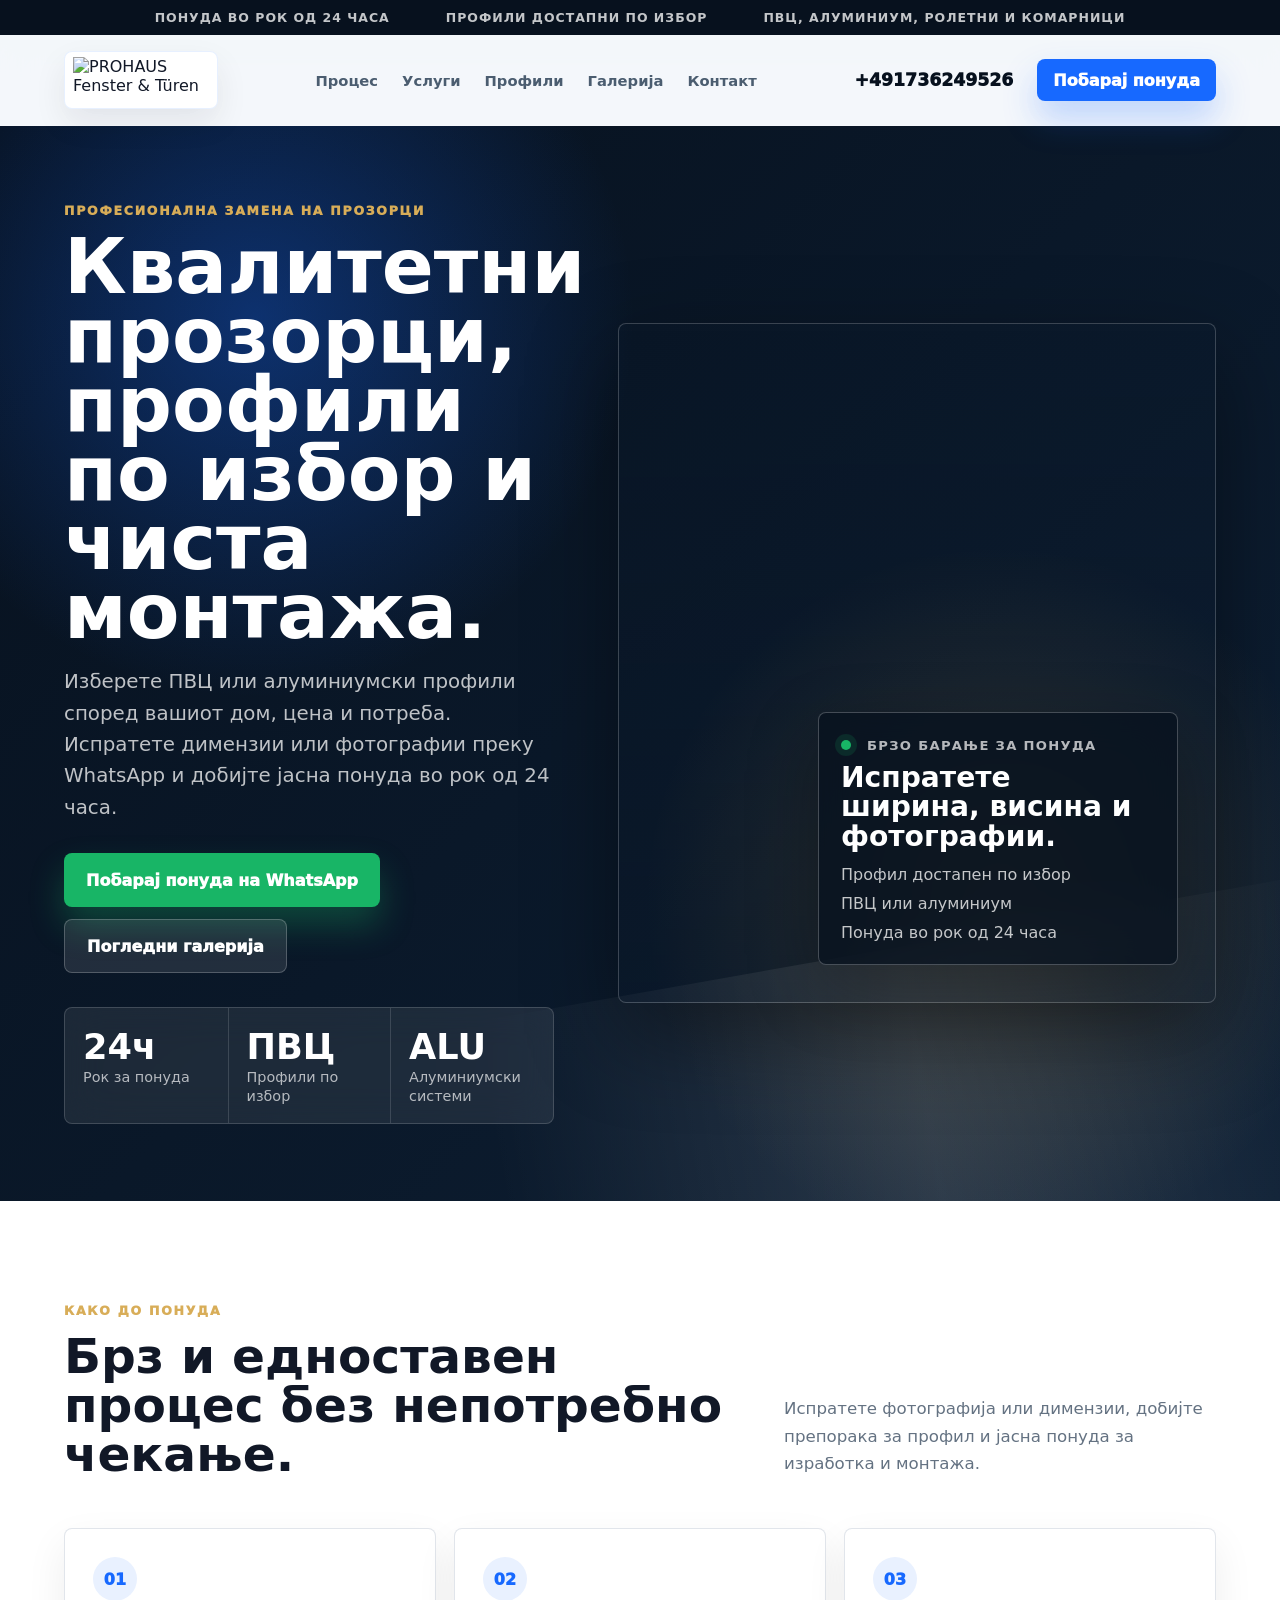
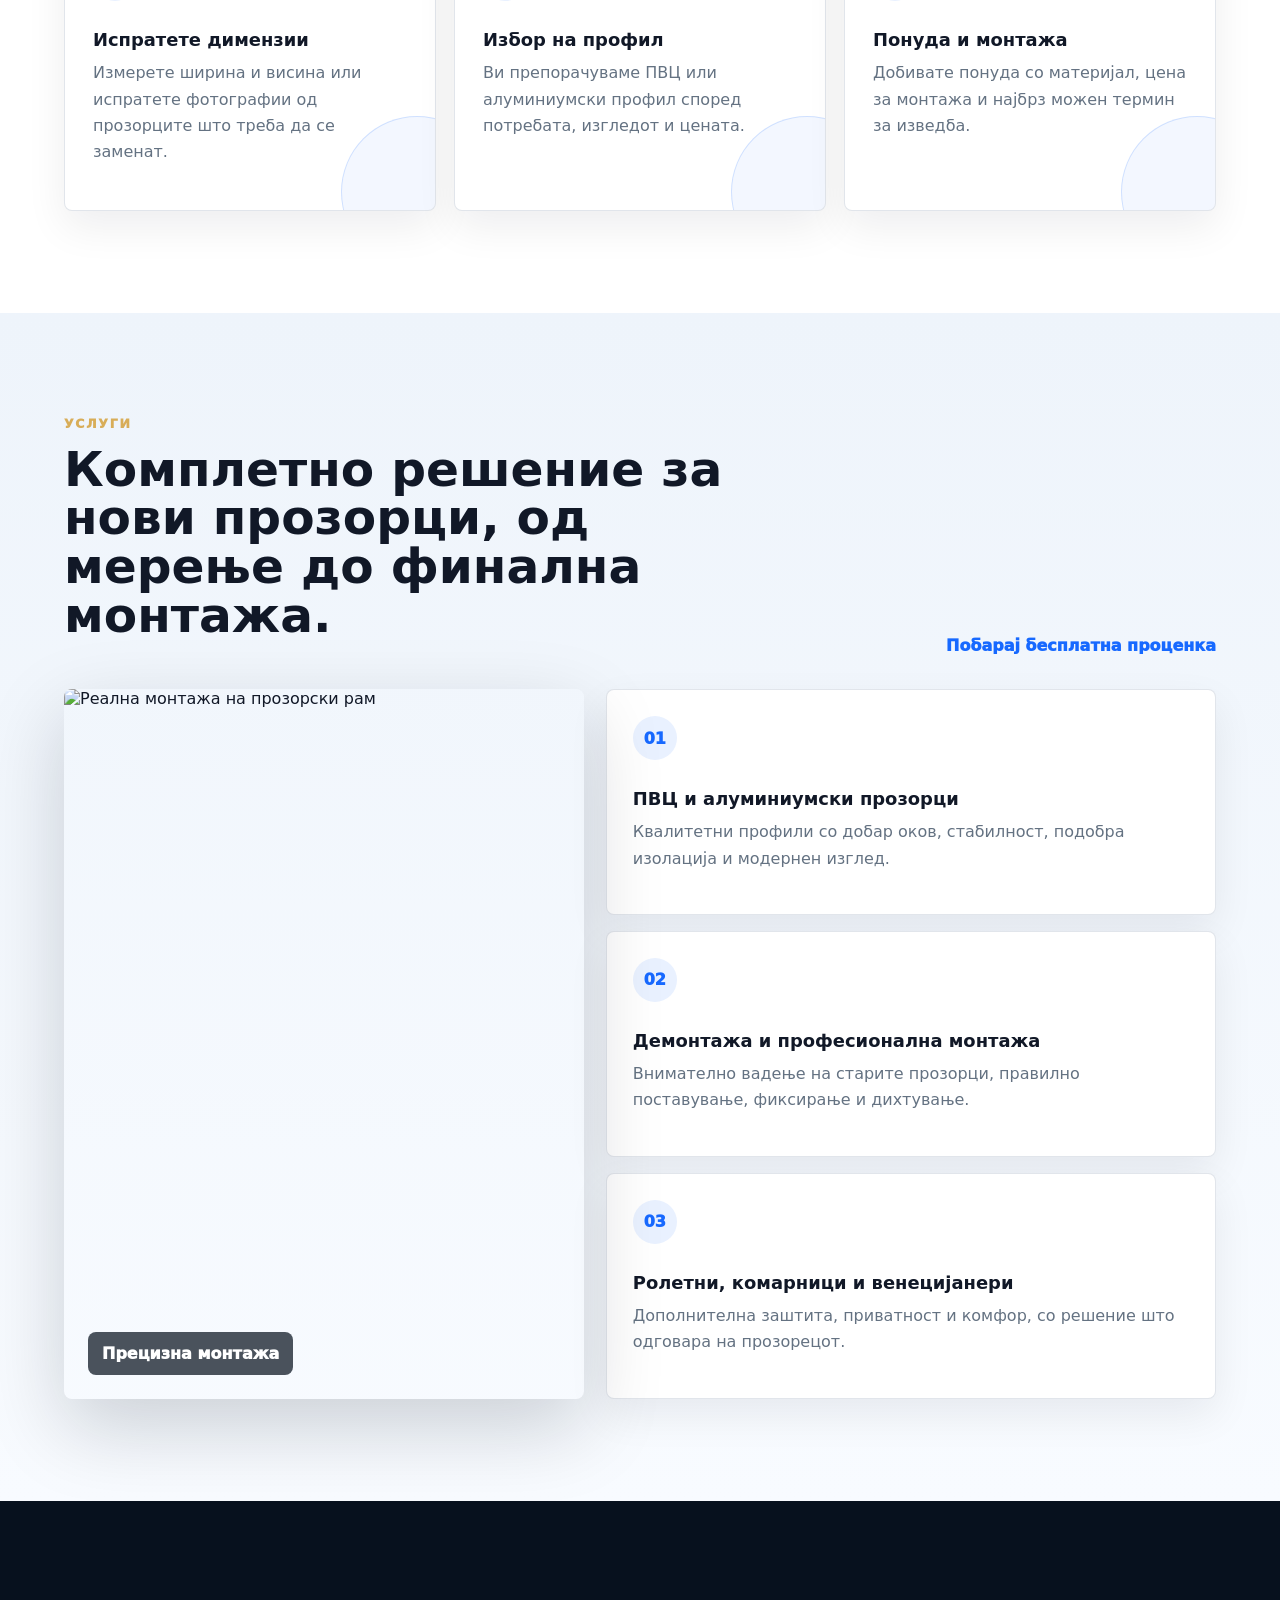
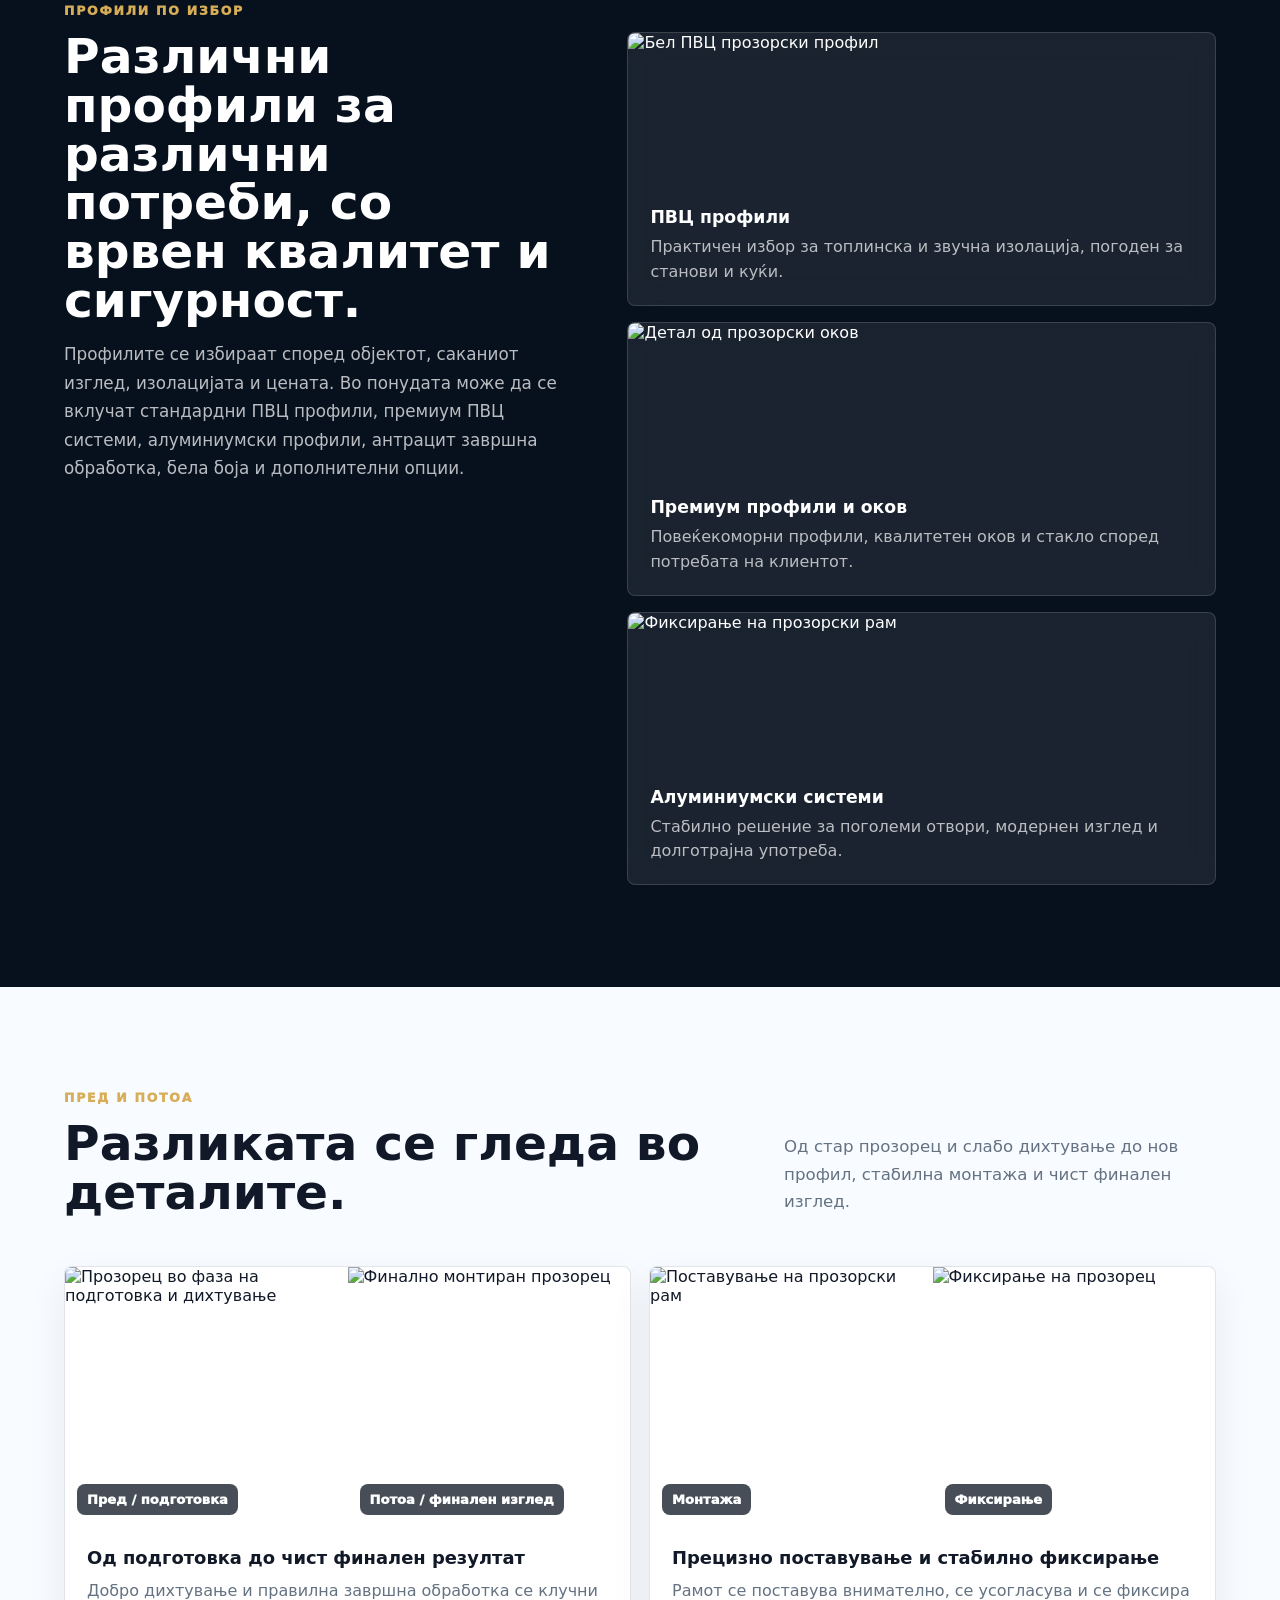
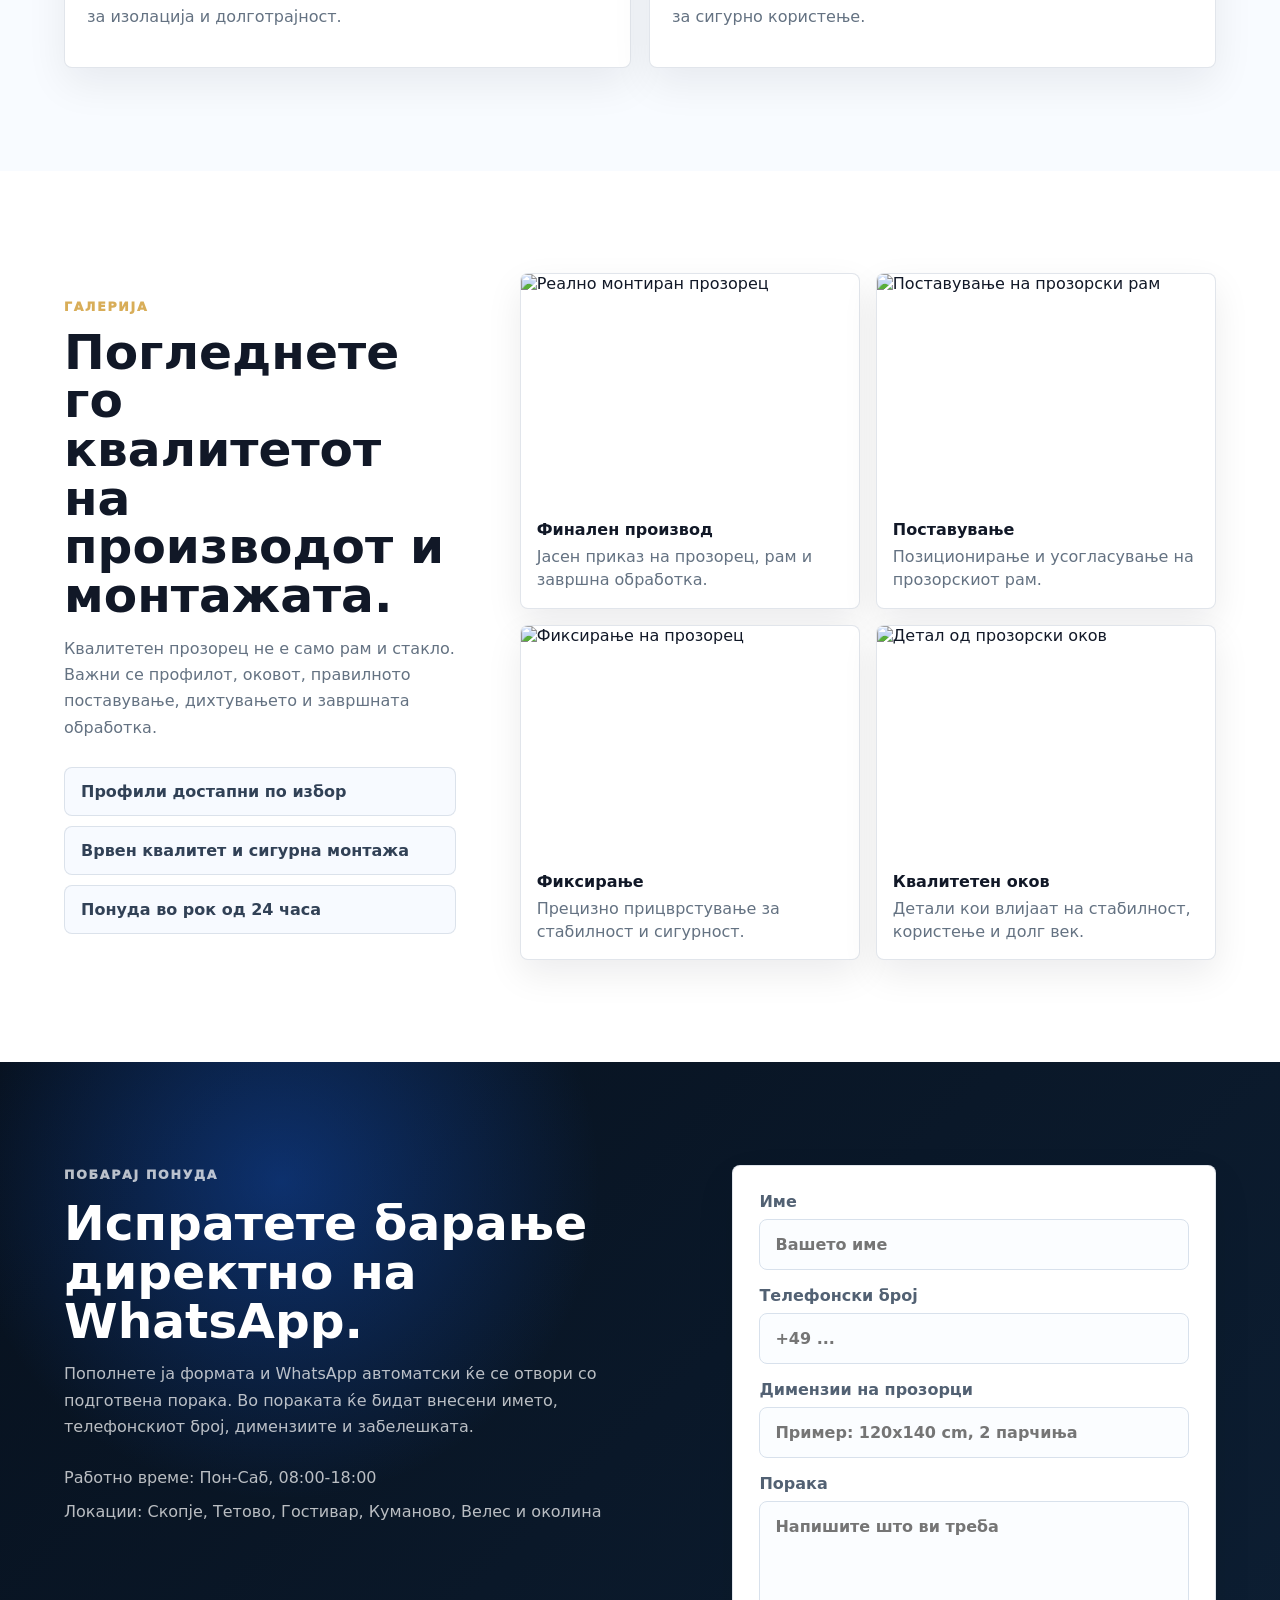
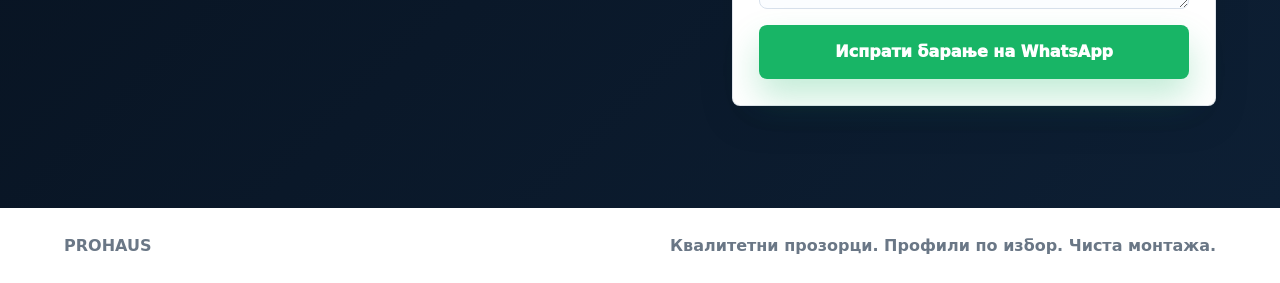
==== index.html @ 4d815f6e "Add files via upload" ====
﻿<!doctype html>
<html lang="mk">
  <head>
    <meta charset="utf-8">
    <meta name="viewport" content="width=device-width, initial-scale=1">
    <title>PROHAUS | Професионална монтажа на прозорци</title>
    <meta name="description" content="Професионална монтажа на ПВЦ и алуминиумски прозорци, профили по избор и понуда во рок од 24 часа.">
    <link rel="stylesheet" href="styles.css">
  </head>
  <body>
    <div class="topbar">
      <span>Понуда во рок од 24 часа</span>
      <span>Профили достапни по избор</span>
      <span>ПВЦ, алуминиум, ролетни и комарници</span>
    </div>
    <header class="site-header">
      <a class="brand" href="#top" aria-label="PROHAUS почетна"><img class="brand-logo" src="assets/prohaus-logo.png" alt="PROHAUS Fenster & Türen"></a>
      <nav class="nav-links" aria-label="Главна навигација"><a href="#process">Процес</a><a href="#services">Услуги</a><a href="#profiles">Профили</a><a href="#projects">Галерија</a><a href="#contact">Контакт</a></nav>
      <div class="header-actions"><a class="phone" href="tel:+491736249526">+491736249526</a><a class="btn btn-header" href="#contact">Побарај понуда</a></div>
    </header>
    <main id="top">
      <section class="hero"><div class="hero-copy"><p class="eyebrow">Професионална замена на прозорци</p><h1>Квалитетни прозорци, профили по избор и чиста монтажа.</h1><p class="hero-subtitle">Изберете ПВЦ или алуминиумски профили според вашиот дом, цена и потреба. Испратете димензии или фотографии преку WhatsApp и добијте јасна понуда во рок од 24 часа.</p><div class="hero-actions"><a class="btn btn-whatsapp" href="https://wa.me/491736249526?text=%D0%97%D0%B4%D1%80%D0%B0%D0%B2%D0%BE%2C%20%D1%81%D0%B0%D0%BA%D0%B0%D0%BC%20%D0%BF%D0%BE%D0%BD%D1%83%D0%B4%D0%B0%20%D0%B7%D0%B0%20%D0%BC%D0%BE%D0%BD%D1%82%D0%B0%D0%B6%D0%B0%20%D0%BD%D0%B0%20%D0%BF%D1%80%D0%BE%D0%B7%D0%BE%D1%80%D1%86%D0%B8." target="_blank" rel="noopener">Побарај понуда на WhatsApp</a><a class="btn btn-secondary" href="#projects">Погледни галерија</a></div><div class="hero-metrics" aria-label="Предности"><div><strong>24ч</strong><span>Рок за понуда</span></div><div><strong>ПВЦ</strong><span>Профили по избор</span></div><div><strong>ALU</strong><span>Алуминиумски системи</span></div></div></div><div class="hero-showcase"><div class="hero-photo" role="img" aria-label="Реално монтиран прозорец"></div><aside class="quote-card" aria-label="Брза понуда"><p><span class="status-dot"></span>Брзо барање за понуда</p><h2>Испратете ширина, висина и фотографии.</h2><ul><li>Профил достапен по избор</li><li>ПВЦ или алуминиум</li><li>Понуда во рок од 24 часа</li></ul></aside></div></section>
      <section class="section process" id="process" aria-labelledby="process-title"><div class="section-kicker">Како до понуда</div><div class="split-heading"><h2 id="process-title">Брз и едноставен процес без непотребно чекање.</h2><p>Испратете фотографија или димензии, добијте препорака за профил и јасна понуда за изработка и монтажа.</p></div><div class="process-grid"><article><span>01</span><h3>Испратете димензии</h3><p>Измерете ширина и висина или испратете фотографии од прозорците што треба да се заменат.</p></article><article><span>02</span><h3>Избор на профил</h3><p>Ви препорачуваме ПВЦ или алуминиумски профил според потребата, изгледот и цената.</p></article><article><span>03</span><h3>Понуда и монтажа</h3><p>Добивате понуда со материјал, цена за монтажа и најбрз можен термин за изведба.</p></article></div></section>
      <section class="section services" id="services" aria-labelledby="services-title"><div class="section-kicker">Услуги</div><div class="split-heading"><h2 id="services-title">Комплетно решение за нови прозорци, од мерење до финална монтажа.</h2><a class="text-link" href="#contact">Побарај бесплатна проценка</a></div><div class="service-board"><div class="service-image"><img src="assets/real-window-fitting.jpg" alt="Реална монтажа на прозорски рам"></div><div class="service-list"><article><span>01</span><h3>ПВЦ и алуминиумски прозорци</h3><p>Квалитетни профили со добар оков, стабилност, подобра изолација и модернен изглед.</p></article><article><span>02</span><h3>Демонтажа и професионална монтажа</h3><p>Внимателно вадење на старите прозорци, правилно поставување, фиксирање и дихтување.</p></article><article><span>03</span><h3>Ролетни, комарници и венецијанери</h3><p>Дополнителна заштита, приватност и комфор, со решение што одговара на прозорецот.</p></article></div></div></section>
      <section class="section profiles-section" id="profiles" aria-labelledby="profiles-title"><div class="section-kicker">Профили по избор</div><div class="profiles-layout"><div><h2 id="profiles-title">Различни профили за различни потреби, со врвен квалитет и сигурност.</h2><p>Профилите се избираат според објектот, саканиот изглед, изолацијата и цената. Во понудата може да се вклучат стандардни ПВЦ профили, премиум ПВЦ системи, алуминиумски профили, антрацит завршна обработка, бела боја и дополнителни опции.</p></div><div class="profile-cards profile-cards-with-images"><article><img src="assets/real-installed-window.jpg" alt="Бел ПВЦ прозорски профил"><strong>ПВЦ профили</strong><span>Практичен избор за топлинска и звучна изолација, погоден за станови и куќи.</span></article><article><img src="assets/real-window-install-extra2.jpg" alt="Детал од прозорски оков"><strong>Премиум профили и оков</strong><span>Повеќекоморни профили, квалитетен оков и стакло според потребата на клиентот.</span></article><article><img src="assets/real-window-drill.jpg" alt="Фиксирање на прозорски рам"><strong>Алуминиумски системи</strong><span>Стабилно решение за поголеми отвори, модернен изглед и долготрајна употреба.</span></article></div></div></section>
      <section class="section before-after" aria-labelledby="before-after-title"><div class="section-kicker">Пред и потоа</div><div class="split-heading"><h2 id="before-after-title">Разликата се гледа во деталите.</h2><p>Од стар прозорец и слабо дихтување до нов профил, стабилна монтажа и чист финален изглед.</p></div><div class="comparison-grid"><article><div class="comparison-pair"><figure><img src="assets/real-window-sealing.jpg" alt="Прозорец во фаза на подготовка и дихтување"><figcaption>Пред / подготовка</figcaption></figure><figure><img src="assets/real-installed-window.jpg" alt="Финално монтиран прозорец"><figcaption>Потоа / финален изглед</figcaption></figure></div><h3>Од подготовка до чист финален резултат</h3><p>Добро дихтување и правилна завршна обработка се клучни за изолација и долготрајност.</p></article><article><div class="comparison-pair"><figure><img src="assets/real-window-fitting.jpg" alt="Поставување на прозорски рам"><figcaption>Монтажа</figcaption></figure><figure><img src="assets/real-window-drill.jpg" alt="Фиксирање на прозорец"><figcaption>Фиксирање</figcaption></figure></div><h3>Прецизно поставување и стабилно фиксирање</h3><p>Рамот се поставува внимателно, се усогласува и се фиксира за сигурно користење.</p></article></div></section>
      <section class="section project-section" id="projects" aria-labelledby="projects-title"><div class="project-copy"><div class="section-kicker">Галерија</div><h2 id="projects-title">Погледнете го квалитетот на производот и монтажата.</h2><p>Квалитетен прозорец не е само рам и стакло. Важни се профилот, оковот, правилното поставување, дихтувањето и завршната обработка.</p><div class="proof-list"><span>Профили достапни по избор</span><span>Врвен квалитет и сигурна монтажа</span><span>Понуда во рок од 24 часа</span></div></div><div class="project-gallery"><article><img src="assets/real-installed-window.jpg" alt="Реално монтиран прозорец"><div><strong>Финален производ</strong><span>Јасен приказ на прозорец, рам и завршна обработка.</span></div></article><article><img src="assets/real-window-fitting.jpg" alt="Поставување на прозорски рам"><div><strong>Поставување</strong><span>Позиционирање и усогласување на прозорскиот рам.</span></div></article><article><img src="assets/real-window-drill.jpg" alt="Фиксирање на прозорец"><div><strong>Фиксирање</strong><span>Прецизно прицврстување за стабилност и сигурност.</span></div></article><article><img src="assets/real-window-install-extra2.jpg" alt="Детал од прозорски оков"><div><strong>Квалитетен оков</strong><span>Детали кои влијаат на стабилност, користење и долг век.</span></div></article></div></section>
      <section class="section conversion" id="contact" aria-labelledby="contact-title"><div class="conversion-card"><div class="contact-copy"><p class="eyebrow">Побарај понуда</p><h2 id="contact-title">Испратете барање директно на WhatsApp.</h2><p>Пополнете ја формата и WhatsApp автоматски ќе се отвори со подготвена порака. Во пораката ќе бидат внесени името, телефонскиот број, димензиите и забелешката.</p><div class="contact-details"><span>Работно време: Пон-Саб, 08:00-18:00</span><span>Локации: Скопје, Тетово, Гостивар, Куманово, Велес и околина</span></div></div><form class="contact-form" id="whatsappForm"><label>Име<input type="text" name="name" placeholder="Вашето име" required></label><label>Телефонски број<input type="tel" name="phone" placeholder="+49 ..." required></label><label>Димензии на прозорци<input type="text" name="dimensions" placeholder="Пример: 120x140 cm, 2 парчиња"></label><label>Порака<textarea name="message" rows="4" placeholder="Напишите што ви треба"></textarea></label><button class="btn btn-submit" type="submit">Испрати барање на WhatsApp</button></form></div></section>
    </main>
    <footer class="site-footer"><span>PROHAUS</span><span>Квалитетни прозорци. Профили по избор. Чиста монтажа.</span></footer>
    <a class="floating-whatsapp" href="https://wa.me/491736249526?text=%D0%97%D0%B4%D1%80%D0%B0%D0%B2%D0%BE%2C%20%D1%81%D0%B0%D0%BA%D0%B0%D0%BC%20%D0%BF%D0%BE%D0%BD%D1%83%D0%B4%D0%B0%20%D0%B7%D0%B0%20%D0%BC%D0%BE%D0%BD%D1%82%D0%B0%D0%B6%D0%B0%20%D0%BD%D0%B0%20%D0%BF%D1%80%D0%BE%D0%B7%D0%BE%D1%80%D1%86%D0%B8." target="_blank" rel="noopener" aria-label="Побарај понуда на WhatsApp">WhatsApp</a>
    <script src="script.js"></script>
  </body>
</html>
---- styles.css ----
:root {
  --ink: #111827;
  --muted: #647282;
  --line: rgba(148, 163, 184, 0.28);
  --paper: #f4f7fb;
  --white: #ffffff;
  --charcoal: #07111e;
  --charcoal-2: #0d1f34;
  --steel: #dfe8f3;
  --blue: #1769ff;
  --blue-2: #0d47b8;
  --green: #18b566;
  --gold: #d8ad58;
  --shadow: 0 28px 80px rgba(7, 17, 30, 0.18);
  --radius: 8px;
}

* {
  box-sizing: border-box;
}

html {
  scroll-behavior: smooth;
}

body {
  margin: 0;
  color: var(--ink);
  background: var(--paper);
  font-family: Inter, ui-sans-serif, system-ui, -apple-system, BlinkMacSystemFont, "Segoe UI", sans-serif;
}

a {
  color: inherit;
  text-decoration: none;
}

img {
  display: block;
  max-width: 100%;
}

.topbar {
  display: flex;
  justify-content: center;
  gap: clamp(18px, 5vw, 56px);
  padding: 10px 18px;
  color: rgba(255, 255, 255, 0.76);
  background: var(--charcoal);
  font-size: 0.78rem;
  font-weight: 800;
  text-transform: uppercase;
  letter-spacing: 0.08em;
}

.topbar span {
  white-space: nowrap;
}

.site-header {
  position: sticky;
  top: 0;
  z-index: 40;
  display: flex;
  align-items: center;
  justify-content: space-between;
  gap: 24px;
  padding: 16px clamp(18px, 5vw, 72px);
  border-bottom: 1px solid rgba(255, 255, 255, 0.16);
  background: rgba(244, 247, 251, 0.86);
  backdrop-filter: blur(22px);
}

.brand {
  display: flex;
  align-items: center;
  flex: 0 0 auto;
}

.brand-logo {
  width: clamp(112px, 12vw, 158px);
  height: 58px;
  object-fit: contain;
  padding: 5px 8px;
  border: 1px solid rgba(23, 105, 255, 0.1);
  border-radius: var(--radius);
  background: var(--white);
  box-shadow: 0 14px 32px rgba(7, 17, 30, 0.08);
}

.nav-links,
.header-actions {
  display: flex;
  align-items: center;
  gap: 24px;
}

.nav-links {
  color: #4b5d70;
  font-size: 0.92rem;
  font-weight: 850;
}

.nav-links a {
  position: relative;
  padding: 8px 0;
}

.nav-links a::after {
  content: "";
  position: absolute;
  left: 0;
  bottom: 0;
  width: 0;
  height: 2px;
  background: var(--blue);
  transition: width 0.2s ease;
}

.nav-links a:hover::after {
  width: 100%;
}

.phone {
  color: var(--charcoal);
  font-size: clamp(0.98rem, 1.35vw, 1.2rem);
  font-weight: 950;
}

.btn {
  display: inline-flex;
  align-items: center;
  justify-content: center;
  min-height: 54px;
  padding: 0 22px;
  border: 0;
  border-radius: var(--radius);
  color: var(--white);
  background: var(--blue);
  box-shadow: 0 18px 34px rgba(23, 105, 255, 0.25);
  font: inherit;
  font-weight: 950;
  cursor: pointer;
  transition: transform 0.2s ease, box-shadow 0.2s ease, background 0.2s ease;
}

.btn:hover {
  transform: translateY(-2px);
  box-shadow: 0 24px 42px rgba(23, 105, 255, 0.3);
}

.btn-header {
  min-height: 42px;
  padding: 0 16px;
}

.hero {
  position: relative;
  display: grid;
  grid-template-columns: minmax(0, 0.9fr) minmax(440px, 1.1fr);
  gap: clamp(32px, 5vw, 76px);
  align-items: center;
  min-height: calc(100vh - 114px);
  padding: clamp(42px, 6vw, 86px) clamp(18px, 5vw, 72px);
  overflow: hidden;
  color: var(--white);
  background:
    radial-gradient(circle at 20% 18%, rgba(23, 105, 255, 0.35), transparent 28%),
    radial-gradient(circle at 78% 72%, rgba(216, 173, 88, 0.2), transparent 28%),
    linear-gradient(135deg, var(--charcoal), var(--charcoal-2));
}

.hero::after {
  content: "";
  position: absolute;
  inset: auto -8% -28% 40%;
  height: 52%;
  background: linear-gradient(90deg, transparent, rgba(255, 255, 255, 0.12), transparent);
  transform: rotate(-10deg);
}

.hero-copy,
.hero-showcase {
  position: relative;
  z-index: 2;
}

.eyebrow,
.section-kicker {
  margin: 0 0 14px;
  color: var(--gold);
  font-size: 0.78rem;
  font-weight: 950;
  letter-spacing: 0.14em;
  text-transform: uppercase;
}

h1,
h2,
h3,
p {
  margin-top: 0;
}

h1 {
  max-width: 780px;
  margin-bottom: 20px;
  font-size: clamp(2.8rem, 6vw, 6.4rem);
  line-height: 0.9;
  letter-spacing: 0;
}

h2 {
  margin-bottom: 16px;
  font-size: clamp(2rem, 3.8vw, 3.75rem);
  line-height: 1;
  letter-spacing: 0;
}

h3 {
  margin-bottom: 10px;
  font-size: 1.12rem;
}

.hero-subtitle {
  max-width: 610px;
  margin-bottom: 30px;
  color: rgba(255, 255, 255, 0.74);
  font-size: clamp(1.08rem, 1.55vw, 1.35rem);
  line-height: 1.58;
}

.hero-actions {
  display: flex;
  flex-wrap: wrap;
  gap: 12px;
  margin-bottom: 34px;
}

.btn-whatsapp {
  background: var(--green);
  box-shadow: 0 18px 34px rgba(24, 181, 102, 0.3);
}

.btn-secondary {
  border: 1px solid rgba(255, 255, 255, 0.22);
  background: rgba(255, 255, 255, 0.1);
  box-shadow: none;
}

.hero-metrics {
  display: grid;
  grid-template-columns: repeat(3, minmax(0, 1fr));
  max-width: 640px;
  border: 1px solid rgba(255, 255, 255, 0.16);
  border-radius: var(--radius);
  background: rgba(255, 255, 255, 0.08);
  backdrop-filter: blur(18px);
}

.hero-metrics div {
  padding: 18px;
}

.hero-metrics div + div {
  border-left: 1px solid rgba(255, 255, 255, 0.14);
}

.hero-metrics strong {
  display: block;
  font-size: clamp(1.55rem, 3vw, 2.2rem);
}

.hero-metrics span {
  color: rgba(255, 255, 255, 0.68);
  font-size: 0.9rem;
}

.hero-showcase {
  min-height: min(680px, 76vh);
}

.hero-photo {
  height: min(680px, 76vh);
  min-height: 520px;
  border: 1px solid rgba(255, 255, 255, 0.2);
  border-radius: var(--radius);
  background:
    linear-gradient(180deg, rgba(7, 17, 30, 0), rgba(7, 17, 30, 0.2)),
    url("assets/real-installed-window.jpg") center / cover;
  box-shadow: 0 32px 90px rgba(0, 0, 0, 0.42);
}

.quote-card {
  position: absolute;
  right: clamp(16px, 3vw, 38px);
  bottom: clamp(16px, 3vw, 38px);
  width: min(360px, 88%);
  padding: 22px;
  border: 1px solid rgba(255, 255, 255, 0.24);
  border-radius: var(--radius);
  background: rgba(7, 17, 30, 0.78);
  box-shadow: 0 24px 70px rgba(0, 0, 0, 0.3);
  backdrop-filter: blur(20px);
}

.quote-card p {
  display: inline-flex;
  align-items: center;
  gap: 8px;
  margin-bottom: 10px;
  color: rgba(255, 255, 255, 0.7);
  font-size: 0.82rem;
  font-weight: 900;
  text-transform: uppercase;
  letter-spacing: 0.1em;
}

.status-dot {
  display: inline-block;
  width: 10px;
  height: 10px;
  margin-right: 8px;
  border-radius: 50%;
  background: var(--green);
  box-shadow: 0 0 0 6px rgba(24, 181, 102, 0.14);
}

.quote-card h2 {
  margin-bottom: 14px;
  font-size: clamp(1.4rem, 2.2vw, 2rem);
  line-height: 1.05;
}

.quote-card ul,
.proof-list {
  display: grid;
  gap: 10px;
  margin: 0;
  padding: 0;
  list-style: none;
}

.quote-card li {
  color: rgba(255, 255, 255, 0.76);
}

.section {
  padding: clamp(66px, 8vw, 118px) clamp(18px, 5vw, 72px);
}

.split-heading {
  display: grid;
  grid-template-columns: minmax(0, 0.96fr) minmax(300px, 0.62fr);
  gap: clamp(24px, 4vw, 60px);
  align-items: end;
  margin-bottom: 34px;
}

.split-heading p {
  color: var(--muted);
  font-size: 1.04rem;
  line-height: 1.65;
}

.process {
  background: var(--white);
}

.process-grid {
  display: grid;
  grid-template-columns: repeat(3, minmax(0, 1fr));
  gap: 18px;
}

.process-grid article,
.service-list article,
.contact-form {
  border: 1px solid var(--line);
  border-radius: var(--radius);
  background: var(--white);
  box-shadow: 0 16px 42px rgba(7, 17, 30, 0.07);
}

.process-grid article {
  position: relative;
  min-height: 260px;
  overflow: hidden;
  padding: 28px;
}

.process-grid article::after {
  content: "";
  position: absolute;
  right: -58px;
  bottom: -58px;
  width: 150px;
  height: 150px;
  border: 1px solid rgba(23, 105, 255, 0.16);
  border-radius: 50%;
  background: rgba(23, 105, 255, 0.05);
}

.process-grid span,
.service-list span {
  display: inline-grid;
  width: 44px;
  height: 44px;
  place-items: center;
  margin-bottom: 28px;
  border-radius: 50%;
  color: var(--blue);
  background: #e9f1ff;
  font-weight: 950;
}

.process-grid p,
.service-list p,
.project-copy p,
.contact-copy p {
  color: var(--muted);
  line-height: 1.65;
}

.services {
  background:
    linear-gradient(180deg, #eef4fb 0%, #f8fbff 100%);
}

.text-link {
  justify-self: end;
  color: var(--blue);
  font-weight: 950;
}

.service-board {
  display: grid;
  grid-template-columns: minmax(0, 0.92fr) minmax(0, 1.08fr);
  gap: 22px;
  align-items: stretch;
}

.service-image {
  position: relative;
  min-height: 560px;
  overflow: hidden;
  border-radius: var(--radius);
  box-shadow: var(--shadow);
}

.service-image::after {
  content: "Прецизна монтажа";
  position: absolute;
  left: 24px;
  bottom: 24px;
  padding: 12px 14px;
  border-radius: var(--radius);
  color: var(--white);
  background: rgba(7, 17, 30, 0.72);
  font-weight: 950;
  backdrop-filter: blur(14px);
}

.service-image img {
  width: 100%;
  height: 100%;
  object-fit: cover;
}

.service-list {
  display: grid;
  gap: 16px;
}

.service-list article {
  padding: 26px;
}

.profiles-section {
  background: var(--charcoal);
  color: var(--white);
}

.profiles-layout {
  display: grid;
  grid-template-columns: minmax(0, 0.92fr) minmax(360px, 1.08fr);
  gap: clamp(24px, 5vw, 62px);
  align-items: start;
}

.profiles-layout p {
  max-width: 660px;
  color: rgba(255, 255, 255, 0.72);
  font-size: 1.05rem;
  line-height: 1.7;
}

.profile-cards {
  display: grid;
  gap: 16px;
}

.profile-cards article {
  display: grid;
  gap: 8px;
  padding: 22px;
  border: 1px solid rgba(255, 255, 255, 0.14);
  border-radius: var(--radius);
  background: rgba(255, 255, 255, 0.08);
  backdrop-filter: blur(16px);
}

.profile-cards strong {
  font-size: 1.08rem;
}

.profile-cards span {
  color: rgba(255, 255, 255, 0.7);
  line-height: 1.55;
}

.profile-cards-with-images article {
  overflow: hidden;
  padding: 0;
}

.profile-cards-with-images img {
  width: 100%;
  height: 150px;
  object-fit: cover;
}

.profile-cards-with-images strong,
.profile-cards-with-images span {
  padding-right: 22px;
  padding-left: 22px;
}

.profile-cards-with-images strong {
  padding-top: 16px;
}

.profile-cards-with-images span {
  padding-bottom: 20px;
}

.before-after {
  background: #f8fbff;
}

.comparison-grid {
  display: grid;
  grid-template-columns: repeat(2, minmax(0, 1fr));
  gap: 18px;
}

.comparison-grid article {
  border: 1px solid var(--line);
  border-radius: var(--radius);
  background: var(--white);
  box-shadow: 0 16px 42px rgba(7, 17, 30, 0.07);
  overflow: hidden;
}

.comparison-pair {
  display: grid;
  grid-template-columns: repeat(2, minmax(0, 1fr));
}

.comparison-pair figure {
  position: relative;
  margin: 0;
  min-height: 260px;
}

.comparison-pair img {
  width: 100%;
  height: 100%;
  min-height: 260px;
  object-fit: cover;
}

.comparison-pair figcaption {
  position: absolute;
  left: 12px;
  bottom: 12px;
  padding: 8px 10px;
  border-radius: var(--radius);
  color: var(--white);
  background: rgba(7, 17, 30, 0.74);
  font-size: 0.82rem;
  font-weight: 950;
}

.comparison-grid h3,
.comparison-grid p {
  padding-right: 22px;
  padding-left: 22px;
}

.comparison-grid h3 {
  margin-top: 20px;
}

.comparison-grid p {
  padding-bottom: 22px;
  color: var(--muted);
  line-height: 1.6;
}

.project-section {
  display: grid;
  grid-template-columns: minmax(320px, 0.72fr) minmax(0, 1.28fr);
  gap: clamp(24px, 5vw, 68px);
  align-items: center;
  background: var(--white);
}

.project-copy {
  max-width: 560px;
}

.proof-list {
  margin-top: 26px;
}

.proof-list span {
  padding: 14px 16px;
  border: 1px solid var(--line);
  border-radius: var(--radius);
  background: #f7faff;
  color: #314156;
  font-weight: 850;
}

.project-gallery {
  display: grid;
  grid-template-columns: repeat(2, minmax(0, 1fr));
  gap: 16px;
}

.project-gallery article {
  overflow: hidden;
  border: 1px solid var(--line);
  border-radius: var(--radius);
  background: var(--white);
  box-shadow: 0 14px 36px rgba(7, 17, 30, 0.08);
}

.project-gallery img {
  width: 100%;
  height: 230px;
  object-fit: cover;
}

.project-gallery div {
  display: grid;
  gap: 6px;
  padding: 16px;
}

.project-gallery strong {
  font-size: 1rem;
}

.project-gallery span {
  color: var(--muted);
  line-height: 1.45;
}

.conversion {
  color: var(--white);
  background:
    radial-gradient(circle at 22% 16%, rgba(23, 105, 255, 0.34), transparent 27%),
    linear-gradient(135deg, var(--charcoal), var(--charcoal-2));
}

.conversion-card {
  display: grid;
  grid-template-columns: minmax(0, 0.9fr) minmax(360px, 0.72fr);
  gap: clamp(24px, 5vw, 64px);
  align-items: start;
  max-width: 1280px;
  margin: 0 auto;
}

.contact-copy {
  max-width: 620px;
}

.contact-copy p,
.contact-details {
  color: rgba(255, 255, 255, 0.72);
}

.contact-details {
  display: grid;
  gap: 10px;
  margin-top: 26px;
  line-height: 1.5;
}

.contact-form {
  display: grid;
  gap: 16px;
  padding: 26px;
  color: var(--ink);
}

.contact-form label {
  display: grid;
  gap: 8px;
  color: #526173;
  font-weight: 850;
}

.contact-form input,
.contact-form textarea {
  width: 100%;
  border: 1px solid #d8e1ec;
  border-radius: var(--radius);
  padding: 15px;
  color: var(--ink);
  background: #fbfdff;
  font: inherit;
  outline: none;
}

.contact-form input:focus,
.contact-form textarea:focus {
  border-color: var(--blue);
  box-shadow: 0 0 0 4px rgba(23, 105, 255, 0.12);
}

.btn-submit {
  width: 100%;
  background: var(--green);
  box-shadow: 0 18px 34px rgba(24, 181, 102, 0.26);
}

.site-footer {
  display: flex;
  justify-content: space-between;
  gap: 18px;
  padding: 28px clamp(18px, 5vw, 72px);
  color: #6a7786;
  background: var(--white);
  font-weight: 800;
}

.floating-whatsapp {
  position: fixed;
  right: 18px;
  bottom: 18px;
  z-index: 50;
  display: none;
  min-height: 58px;
  align-items: center;
  justify-content: center;
  padding: 0 19px;
  border-radius: 999px;
  color: var(--white);
  background: var(--green);
  box-shadow: 0 18px 36px rgba(24, 181, 102, 0.42);
  font-weight: 950;
}

@media (max-width: 1040px) {
  .nav-links {
    display: none;
  }

  .hero,
  .split-heading,
  .service-board,
  .profiles-layout,
  .project-section,
  .conversion-card {
    grid-template-columns: 1fr;
  }

  .hero {
    min-height: auto;
  }

  .text-link {
    justify-self: start;
  }

  .process-grid {
    grid-template-columns: 1fr;
  }
}

@media (max-width: 680px) {
  .topbar {
    justify-content: flex-start;
    overflow-x: auto;
  }

  .site-header {
    align-items: flex-start;
    padding: 13px 16px;
  }

  .brand-logo {
    width: 96px;
    height: 46px;
    padding: 4px 6px;
  }

  .header-actions {
    flex-direction: column;
    align-items: flex-end;
    gap: 7px;
  }

  .phone {
    font-size: 0.96rem;
  }

  .btn-header {
    min-height: 34px;
    padding: 0 12px;
    font-size: 0.86rem;
  }

  .hero {
    padding: 36px 16px 52px;
  }

  h1 {
    font-size: 3.05rem;
  }

  .hero-actions,
  .hero-actions .btn {
    width: 100%;
  }

  .hero-metrics {
    grid-template-columns: 1fr;
  }

  .hero-metrics div + div {
    border-top: 1px solid rgba(255, 255, 255, 0.14);
    border-left: 0;
  }

  .hero-showcase,
  .hero-photo {
    min-height: 350px;
  }

  .hero-photo {
    height: 350px;
  }

  .quote-card {
    position: static;
    width: 100%;
    margin-top: 12px;
  }

  .section {
    padding: 58px 16px;
  }

  .process-grid article {
    min-height: auto;
  }

  .service-image {
    min-height: 330px;
  }

  .project-gallery {
    grid-template-columns: 1fr;
  }

  .comparison-grid,
  .comparison-pair {
    grid-template-columns: 1fr;
  }

  .project-gallery img {
    height: 260px;
  }

  .site-footer {
    flex-direction: column;
    padding-bottom: 90px;
  }

  .floating-whatsapp {
    display: inline-flex;
  }
}
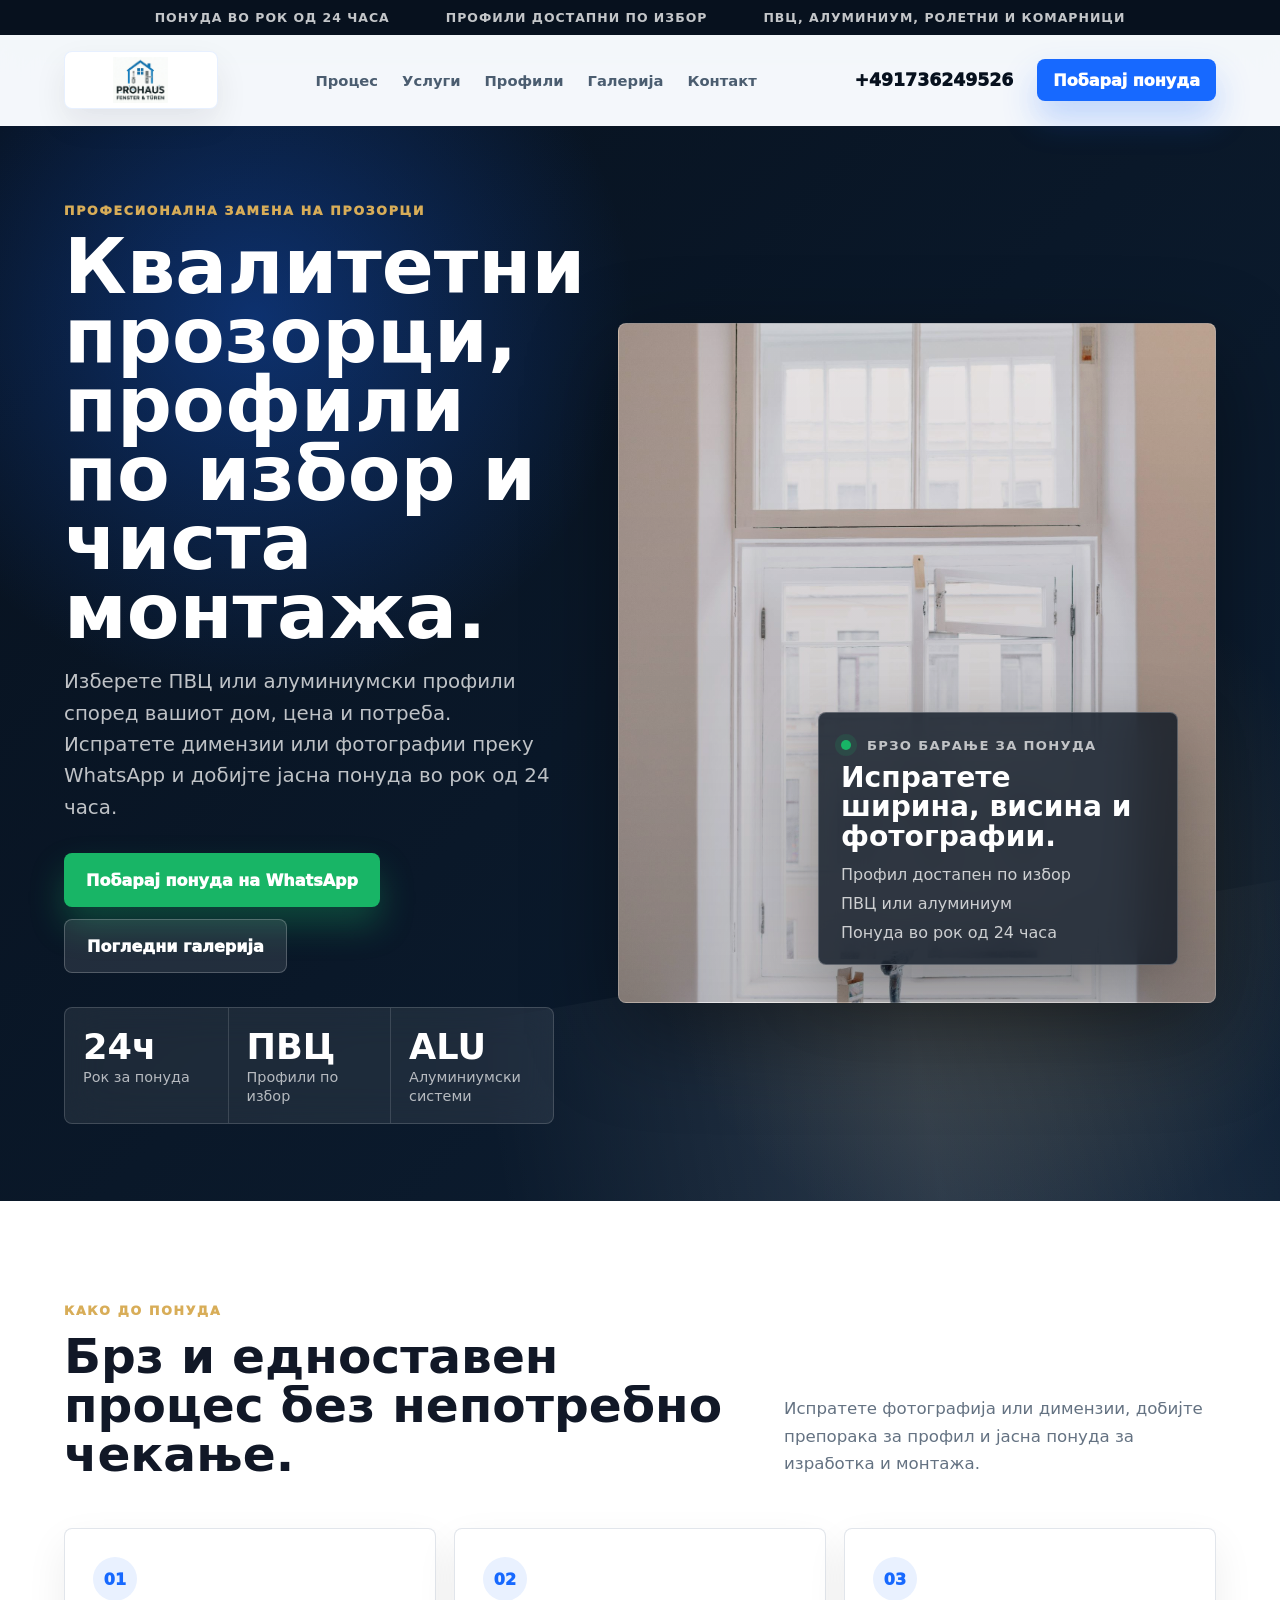
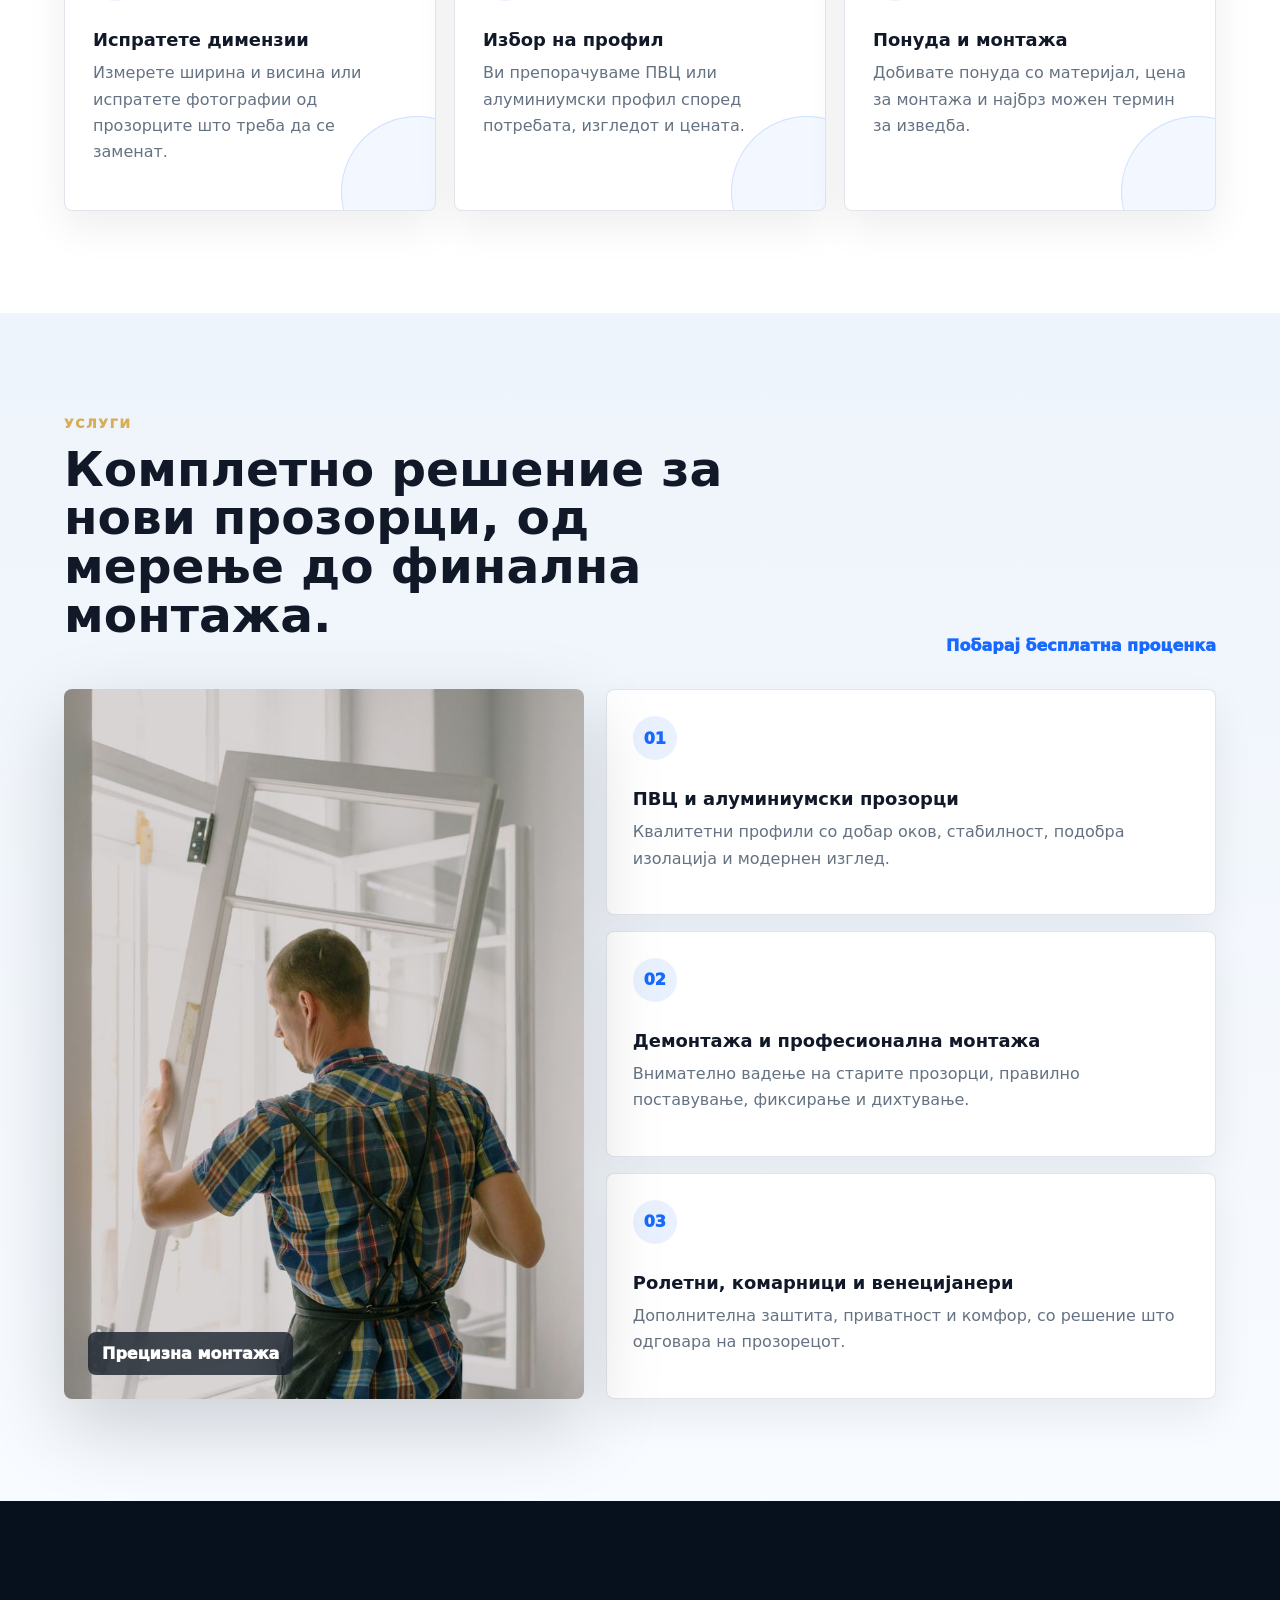
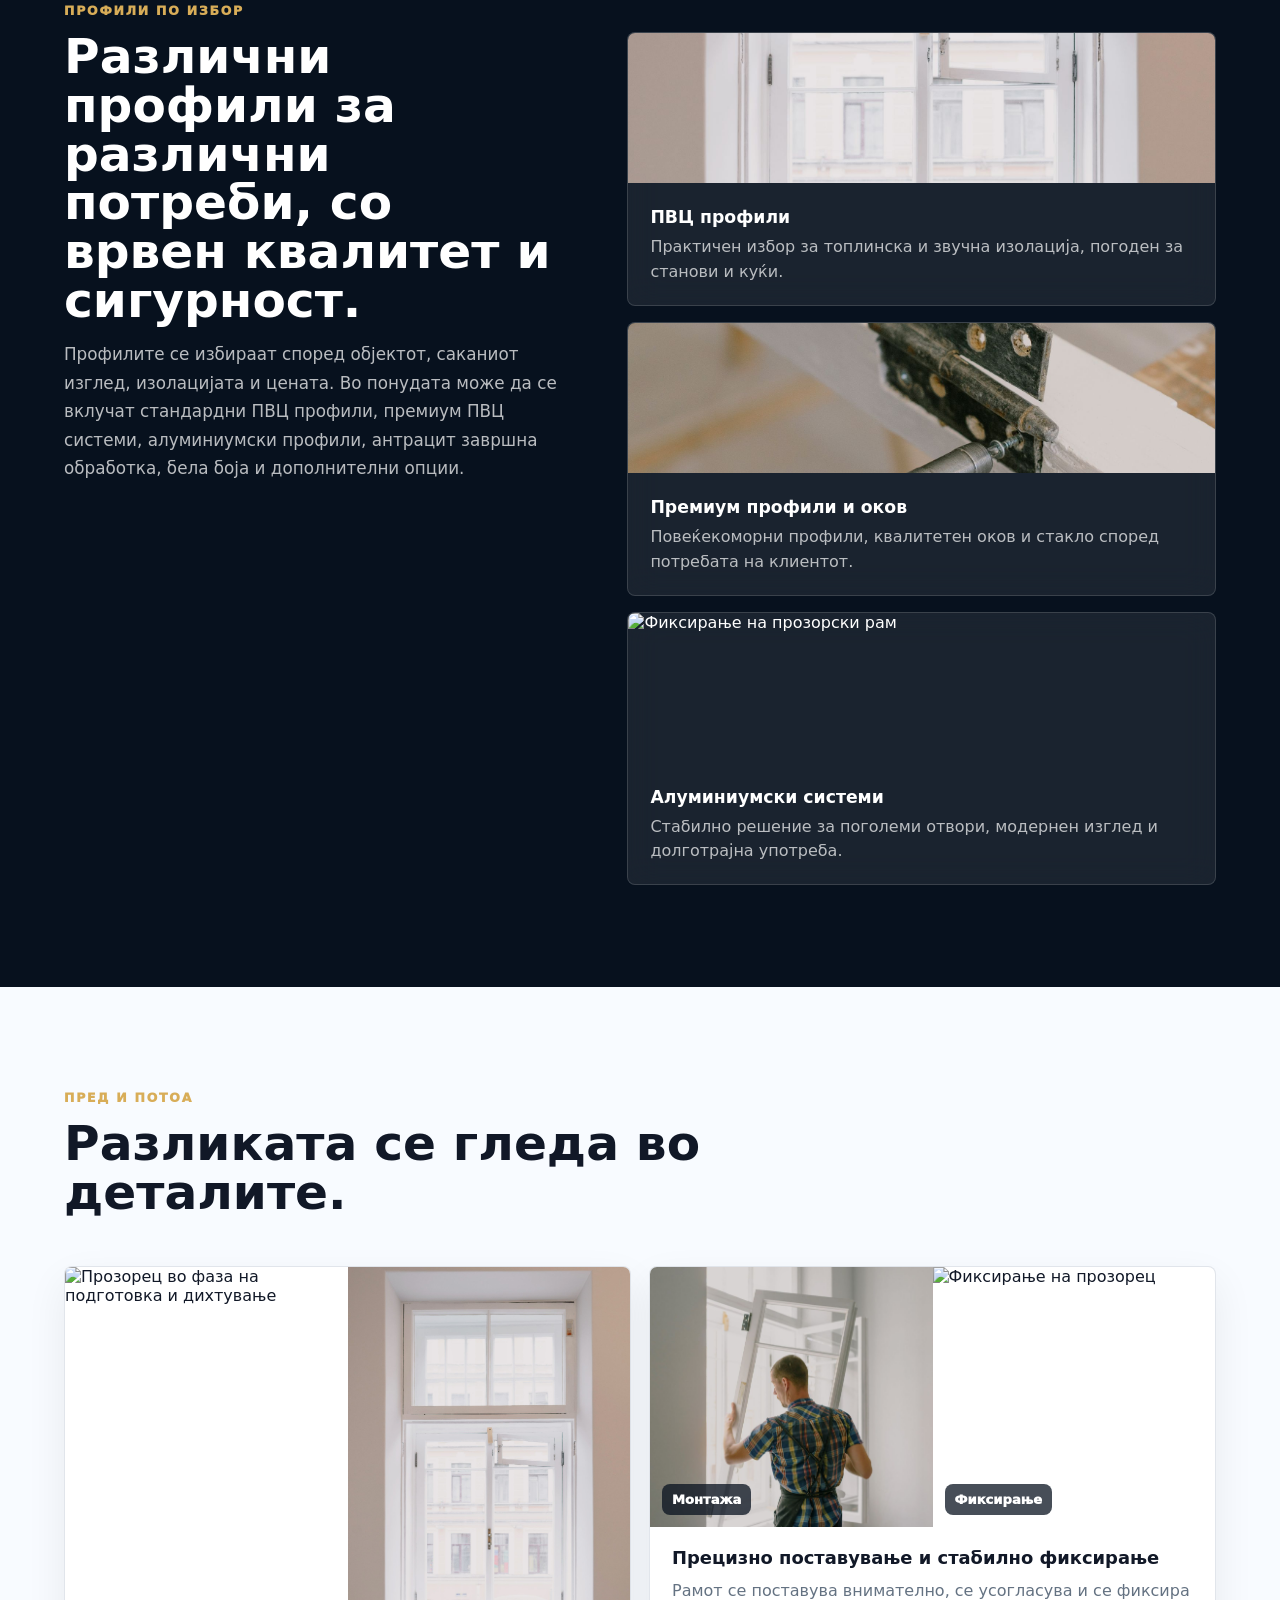
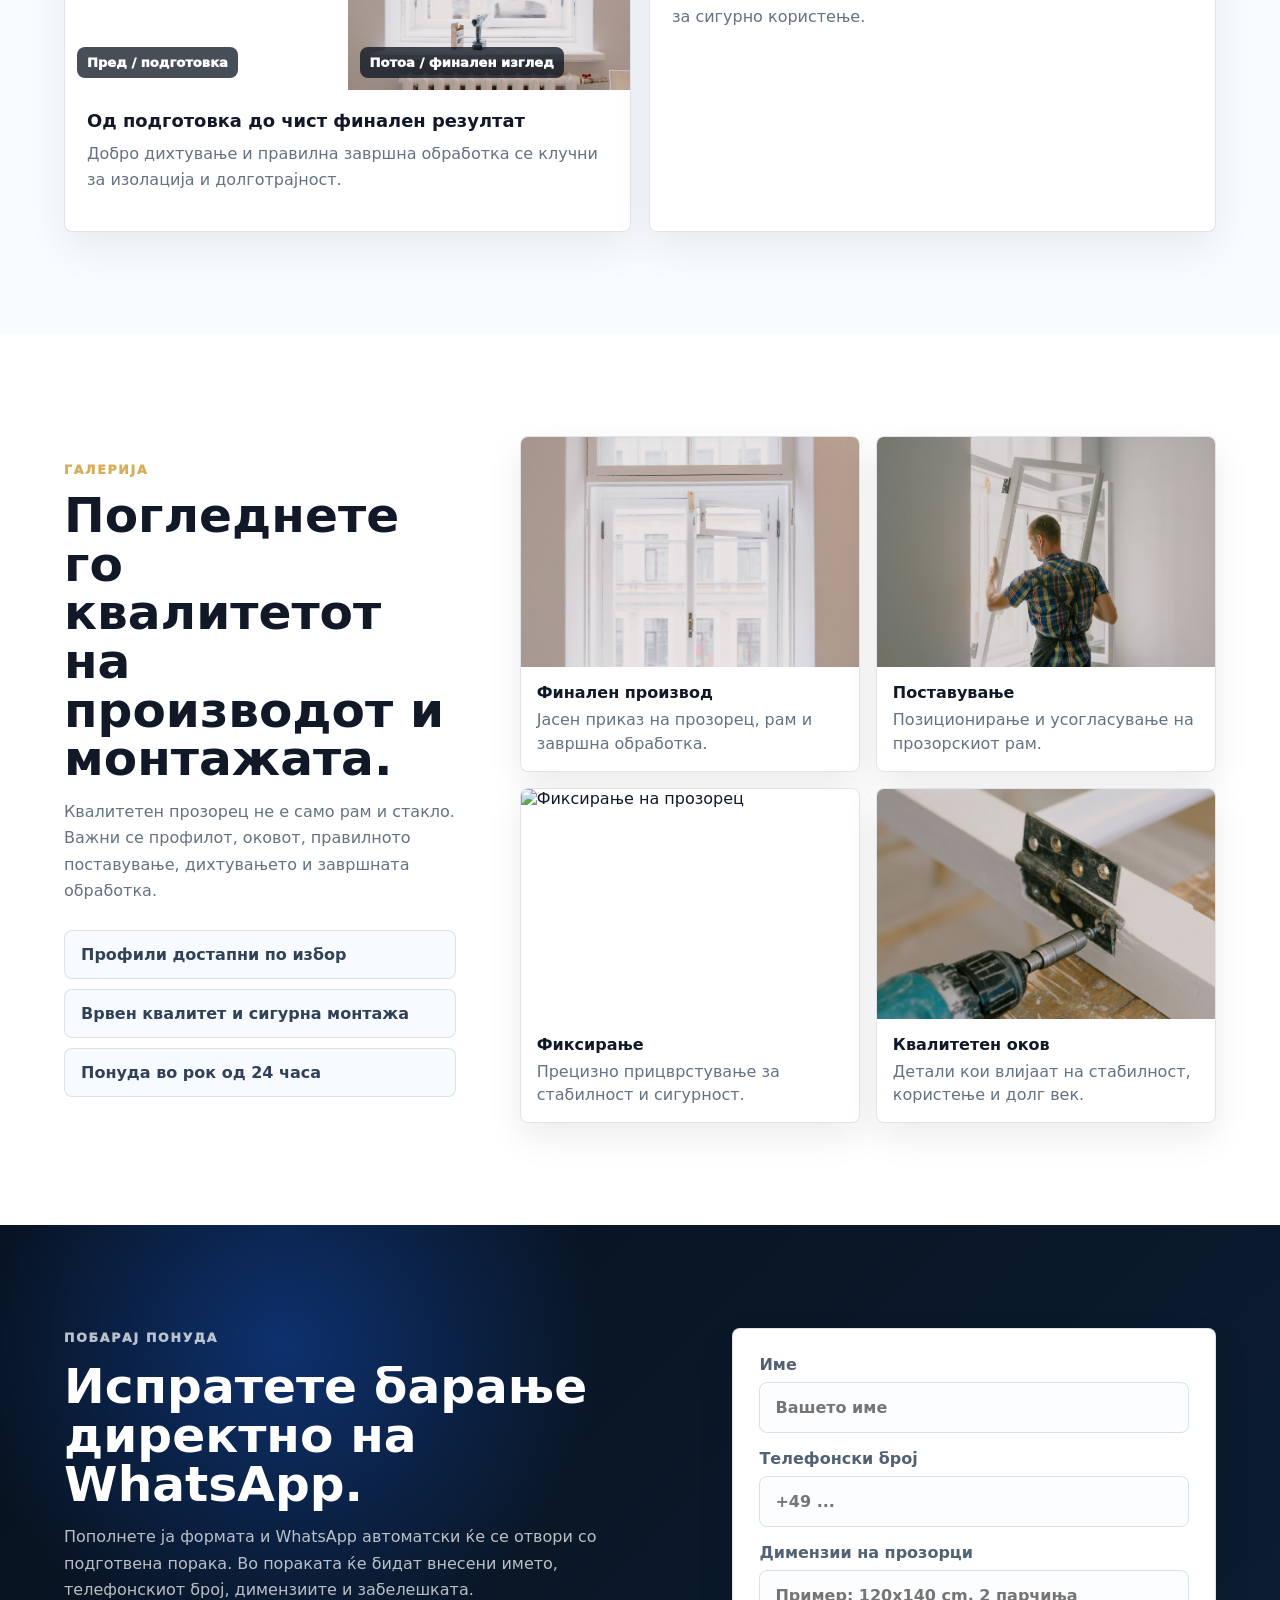
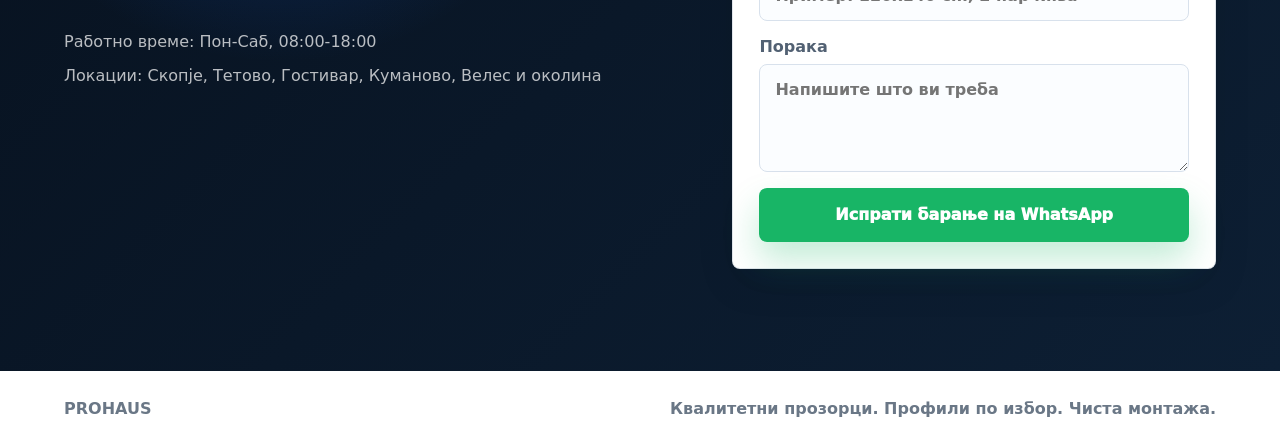
==== commit 55cd1ec6: "Update index.html" ====
--- a/index.html
+++ b/index.html
@@ -3,8 +3,8 @@
   <head>
     <meta charset="utf-8">
     <meta name="viewport" content="width=device-width, initial-scale=1">
-    <title>PROHAUS | Професионална монтажа на прозорци</title>
-    <meta name="description" content="Професионална монтажа на ПВЦ и алуминиумски прозорци, профили по избор и понуда во рок од 24 часа.">
+    <title>PROHAUS | Професионална монтажа на прозорци</title>
+    <meta name="description" content="Професионална монтажа на ПВЦ и алуминиумски прозорци, профили по избор и понуда во рок од 24 часа.">
     <link rel="stylesheet" href="styles.css">
   </head>
   <body>
@@ -13,8 +13,8 @@
       <span>Профили достапни по избор</span>
       <span>ПВЦ, алуминиум, ролетни и комарници</span>
     </div>
-    <header class="site-header">
-      <a class="brand" href="#top" aria-label="PROHAUS почетна"><img class="brand-logo" src="assets/prohaus-logo.png" alt="PROHAUS Fenster & Türen"></a>
+    <header class="site-header">
+      <a class="brand" href="#top" aria-label="PROHAUS почетна"><img class="brand-logo" src="assets/prohaus-logo.png" alt="PROHAUS Fenster & Türen"></a>
       <nav class="nav-links" aria-label="Главна навигација"><a href="#process">Процес</a><a href="#services">Услуги</a><a href="#profiles">Профили</a><a href="#projects">Галерија</a><a href="#contact">Контакт</a></nav>
       <div class="header-actions"><a class="phone" href="tel:+491736249526">+491736249526</a><a class="btn btn-header" href="#contact">Побарај понуда</a></div>
     </header>
@@ -23,11 +23,11 @@
       <section class="section process" id="process" aria-labelledby="process-title"><div class="section-kicker">Како до понуда</div><div class="split-heading"><h2 id="process-title">Брз и едноставен процес без непотребно чекање.</h2><p>Испратете фотографија или димензии, добијте препорака за профил и јасна понуда за изработка и монтажа.</p></div><div class="process-grid"><article><span>01</span><h3>Испратете димензии</h3><p>Измерете ширина и висина или испратете фотографии од прозорците што треба да се заменат.</p></article><article><span>02</span><h3>Избор на профил</h3><p>Ви препорачуваме ПВЦ или алуминиумски профил според потребата, изгледот и цената.</p></article><article><span>03</span><h3>Понуда и монтажа</h3><p>Добивате понуда со материјал, цена за монтажа и најбрз можен термин за изведба.</p></article></div></section>
       <section class="section services" id="services" aria-labelledby="services-title"><div class="section-kicker">Услуги</div><div class="split-heading"><h2 id="services-title">Комплетно решение за нови прозорци, од мерење до финална монтажа.</h2><a class="text-link" href="#contact">Побарај бесплатна проценка</a></div><div class="service-board"><div class="service-image"><img src="assets/real-window-fitting.jpg" alt="Реална монтажа на прозорски рам"></div><div class="service-list"><article><span>01</span><h3>ПВЦ и алуминиумски прозорци</h3><p>Квалитетни профили со добар оков, стабилност, подобра изолација и модернен изглед.</p></article><article><span>02</span><h3>Демонтажа и професионална монтажа</h3><p>Внимателно вадење на старите прозорци, правилно поставување, фиксирање и дихтување.</p></article><article><span>03</span><h3>Ролетни, комарници и венецијанери</h3><p>Дополнителна заштита, приватност и комфор, со решение што одговара на прозорецот.</p></article></div></div></section>
       <section class="section profiles-section" id="profiles" aria-labelledby="profiles-title"><div class="section-kicker">Профили по избор</div><div class="profiles-layout"><div><h2 id="profiles-title">Различни профили за различни потреби, со врвен квалитет и сигурност.</h2><p>Профилите се избираат според објектот, саканиот изглед, изолацијата и цената. Во понудата може да се вклучат стандардни ПВЦ профили, премиум ПВЦ системи, алуминиумски профили, антрацит завршна обработка, бела боја и дополнителни опции.</p></div><div class="profile-cards profile-cards-with-images"><article><img src="assets/real-installed-window.jpg" alt="Бел ПВЦ прозорски профил"><strong>ПВЦ профили</strong><span>Практичен избор за топлинска и звучна изолација, погоден за станови и куќи.</span></article><article><img src="assets/real-window-install-extra2.jpg" alt="Детал од прозорски оков"><strong>Премиум профили и оков</strong><span>Повеќекоморни профили, квалитетен оков и стакло според потребата на клиентот.</span></article><article><img src="assets/real-window-drill.jpg" alt="Фиксирање на прозорски рам"><strong>Алуминиумски системи</strong><span>Стабилно решение за поголеми отвори, модернен изглед и долготрајна употреба.</span></article></div></div></section>
-      <section class="section before-after" aria-labelledby="before-after-title"><div class="section-kicker">Пред и потоа</div><div class="split-heading"><h2 id="before-after-title">Разликата се гледа во деталите.</h2><p>Од стар прозорец и слабо дихтување до нов профил, стабилна монтажа и чист финален изглед.</p></div><div class="comparison-grid"><article><div class="comparison-pair"><figure><img src="assets/real-window-sealing.jpg" alt="Прозорец во фаза на подготовка и дихтување"><figcaption>Пред / подготовка</figcaption></figure><figure><img src="assets/real-installed-window.jpg" alt="Финално монтиран прозорец"><figcaption>Потоа / финален изглед</figcaption></figure></div><h3>Од подготовка до чист финален резултат</h3><p>Добро дихтување и правилна завршна обработка се клучни за изолација и долготрајност.</p></article><article><div class="comparison-pair"><figure><img src="assets/real-window-fitting.jpg" alt="Поставување на прозорски рам"><figcaption>Монтажа</figcaption></figure><figure><img src="assets/real-window-drill.jpg" alt="Фиксирање на прозорец"><figcaption>Фиксирање</figcaption></figure></div><h3>Прецизно поставување и стабилно фиксирање</h3><p>Рамот се поставува внимателно, се усогласува и се фиксира за сигурно користење.</p></article></div></section>
+      <section class="section before-after" aria-labelledby="before-after-title"><div class="section-kicker">Пред и потоа</div><div class="split-heading"><h2 id="before-after-title">Разликата се гледа во деталите.</h2></div><div class="comparison-grid"><article><div class="comparison-pair"><figure><img src="assets/real-window-sealing.jpg" alt="Прозорец во фаза на подготовка и дихтување"><figcaption>Пред / подготовка</figcaption></figure><figure><img src="assets/real-installed-window.jpg" alt="Финално монтиран прозорец"><figcaption>Потоа / финален изглед</figcaption></figure></div><h3>Од подготовка до чист финален резултат</h3><p>Добро дихтување и правилна завршна обработка се клучни за изолација и долготрајност.</p></article><article><div class="comparison-pair"><figure><img src="assets/real-window-fitting.jpg" alt="Поставување на прозорски рам"><figcaption>Монтажа</figcaption></figure><figure><img src="assets/real-window-drill.jpg" alt="Фиксирање на прозорец"><figcaption>Фиксирање</figcaption></figure></div><h3>Прецизно поставување и стабилно фиксирање</h3><p>Рамот се поставува внимателно, се усогласува и се фиксира за сигурно користење.</p></article></div></section>
       <section class="section project-section" id="projects" aria-labelledby="projects-title"><div class="project-copy"><div class="section-kicker">Галерија</div><h2 id="projects-title">Погледнете го квалитетот на производот и монтажата.</h2><p>Квалитетен прозорец не е само рам и стакло. Важни се профилот, оковот, правилното поставување, дихтувањето и завршната обработка.</p><div class="proof-list"><span>Профили достапни по избор</span><span>Врвен квалитет и сигурна монтажа</span><span>Понуда во рок од 24 часа</span></div></div><div class="project-gallery"><article><img src="assets/real-installed-window.jpg" alt="Реално монтиран прозорец"><div><strong>Финален производ</strong><span>Јасен приказ на прозорец, рам и завршна обработка.</span></div></article><article><img src="assets/real-window-fitting.jpg" alt="Поставување на прозорски рам"><div><strong>Поставување</strong><span>Позиционирање и усогласување на прозорскиот рам.</span></div></article><article><img src="assets/real-window-drill.jpg" alt="Фиксирање на прозорец"><div><strong>Фиксирање</strong><span>Прецизно прицврстување за стабилност и сигурност.</span></div></article><article><img src="assets/real-window-install-extra2.jpg" alt="Детал од прозорски оков"><div><strong>Квалитетен оков</strong><span>Детали кои влијаат на стабилност, користење и долг век.</span></div></article></div></section>
       <section class="section conversion" id="contact" aria-labelledby="contact-title"><div class="conversion-card"><div class="contact-copy"><p class="eyebrow">Побарај понуда</p><h2 id="contact-title">Испратете барање директно на WhatsApp.</h2><p>Пополнете ја формата и WhatsApp автоматски ќе се отвори со подготвена порака. Во пораката ќе бидат внесени името, телефонскиот број, димензиите и забелешката.</p><div class="contact-details"><span>Работно време: Пон-Саб, 08:00-18:00</span><span>Локации: Скопје, Тетово, Гостивар, Куманово, Велес и околина</span></div></div><form class="contact-form" id="whatsappForm"><label>Име<input type="text" name="name" placeholder="Вашето име" required></label><label>Телефонски број<input type="tel" name="phone" placeholder="+49 ..." required></label><label>Димензии на прозорци<input type="text" name="dimensions" placeholder="Пример: 120x140 cm, 2 парчиња"></label><label>Порака<textarea name="message" rows="4" placeholder="Напишите што ви треба"></textarea></label><button class="btn btn-submit" type="submit">Испрати барање на WhatsApp</button></form></div></section>
     </main>
-    <footer class="site-footer"><span>PROHAUS</span><span>Квалитетни прозорци. Профили по избор. Чиста монтажа.</span></footer>
+    <footer class="site-footer"><span>PROHAUS</span><span>Квалитетни прозорци. Профили по избор. Чиста монтажа.</span></footer>
     <a class="floating-whatsapp" href="https://wa.me/491736249526?text=%D0%97%D0%B4%D1%80%D0%B0%D0%B2%D0%BE%2C%20%D1%81%D0%B0%D0%BA%D0%B0%D0%BC%20%D0%BF%D0%BE%D0%BD%D1%83%D0%B4%D0%B0%20%D0%B7%D0%B0%20%D0%BC%D0%BE%D0%BD%D1%82%D0%B0%D0%B6%D0%B0%20%D0%BD%D0%B0%20%D0%BF%D1%80%D0%BE%D0%B7%D0%BE%D1%80%D1%86%D0%B8." target="_blank" rel="noopener" aria-label="Побарај понуда на WhatsApp">WhatsApp</a>
     <script src="script.js"></script>
   </body>
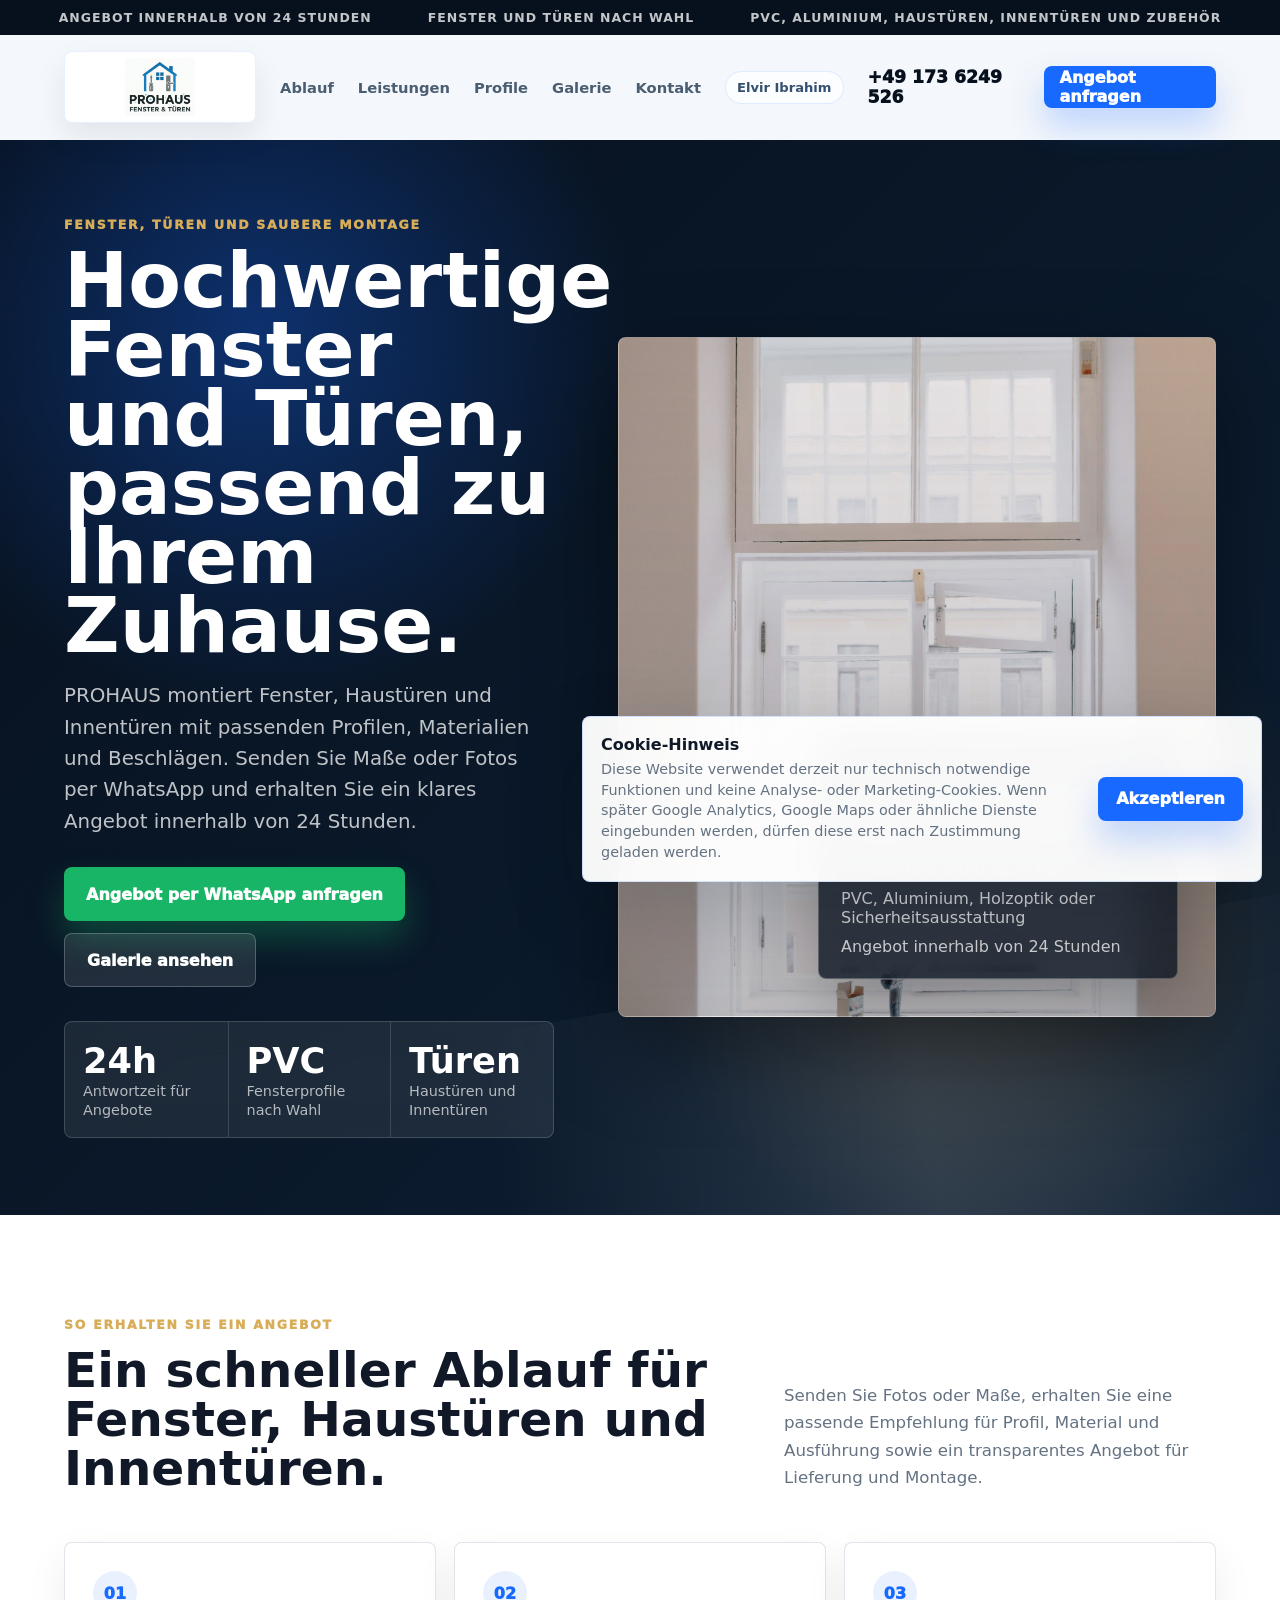
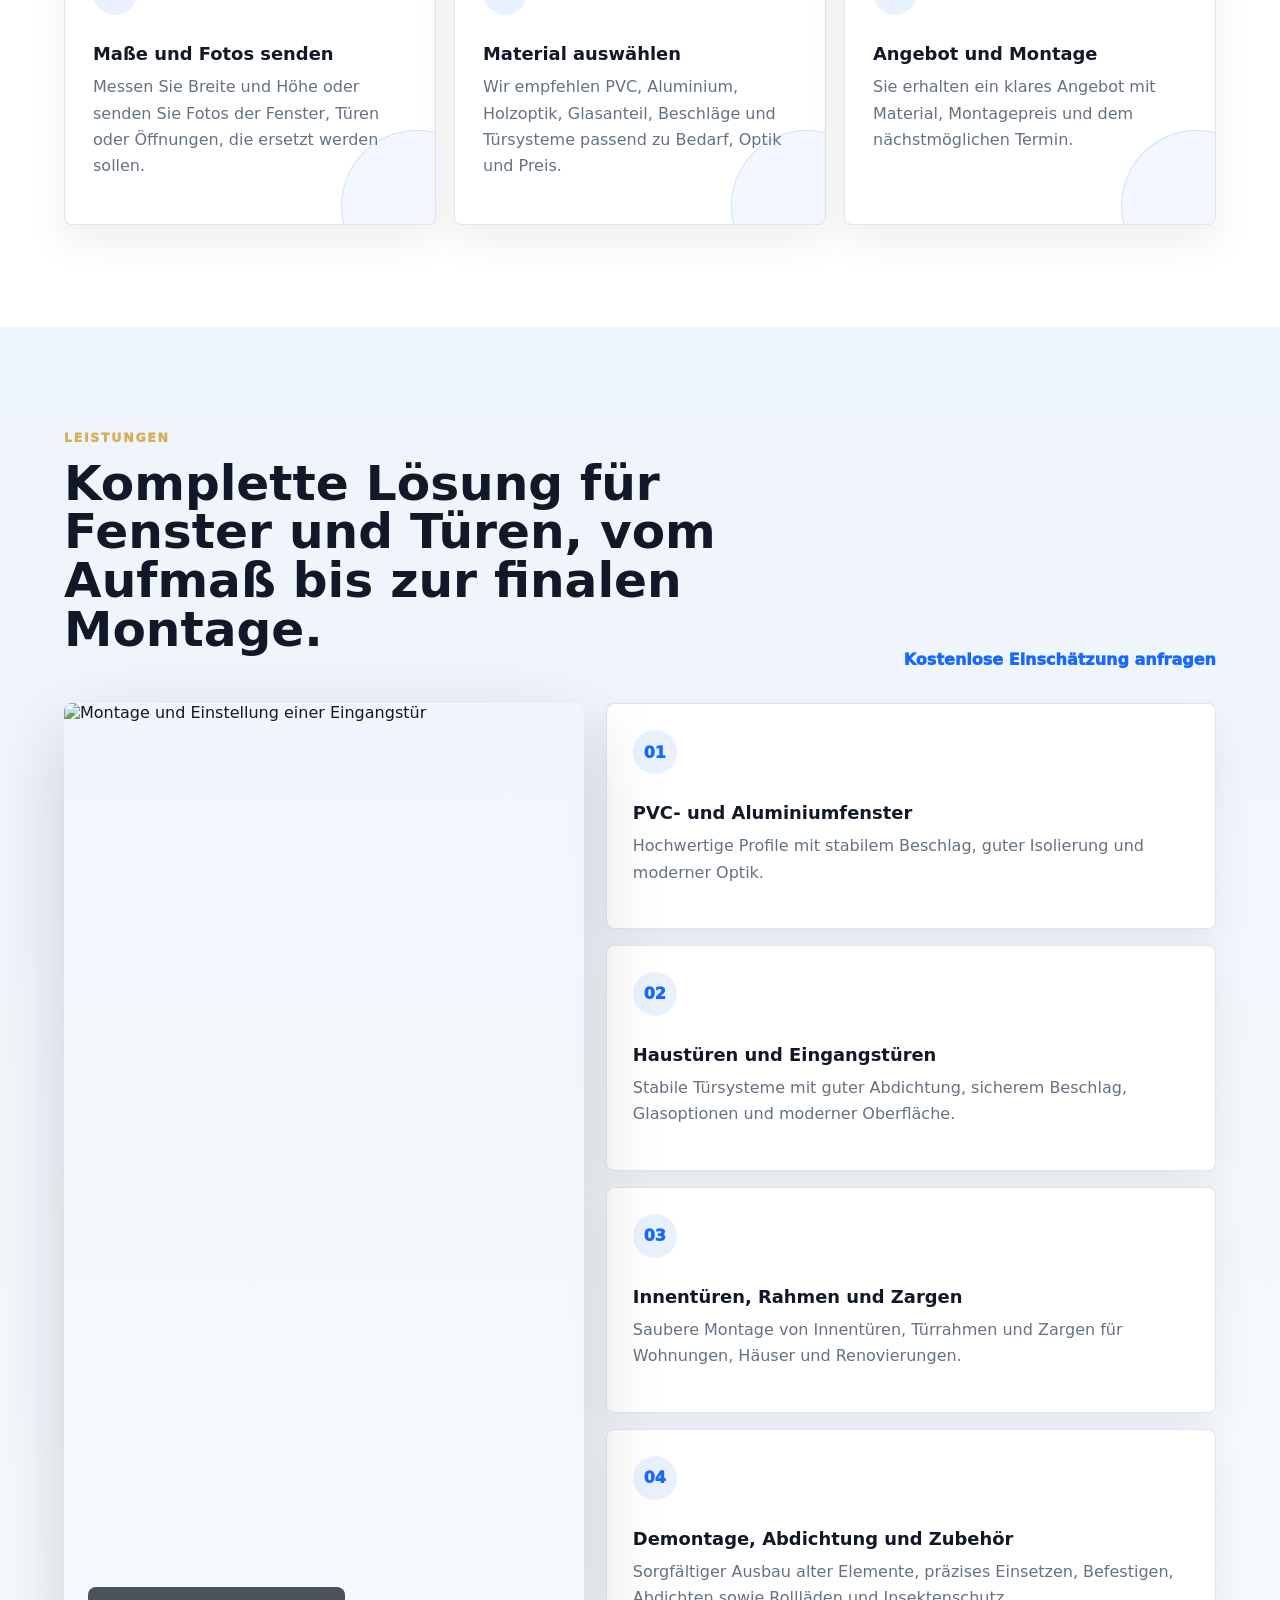
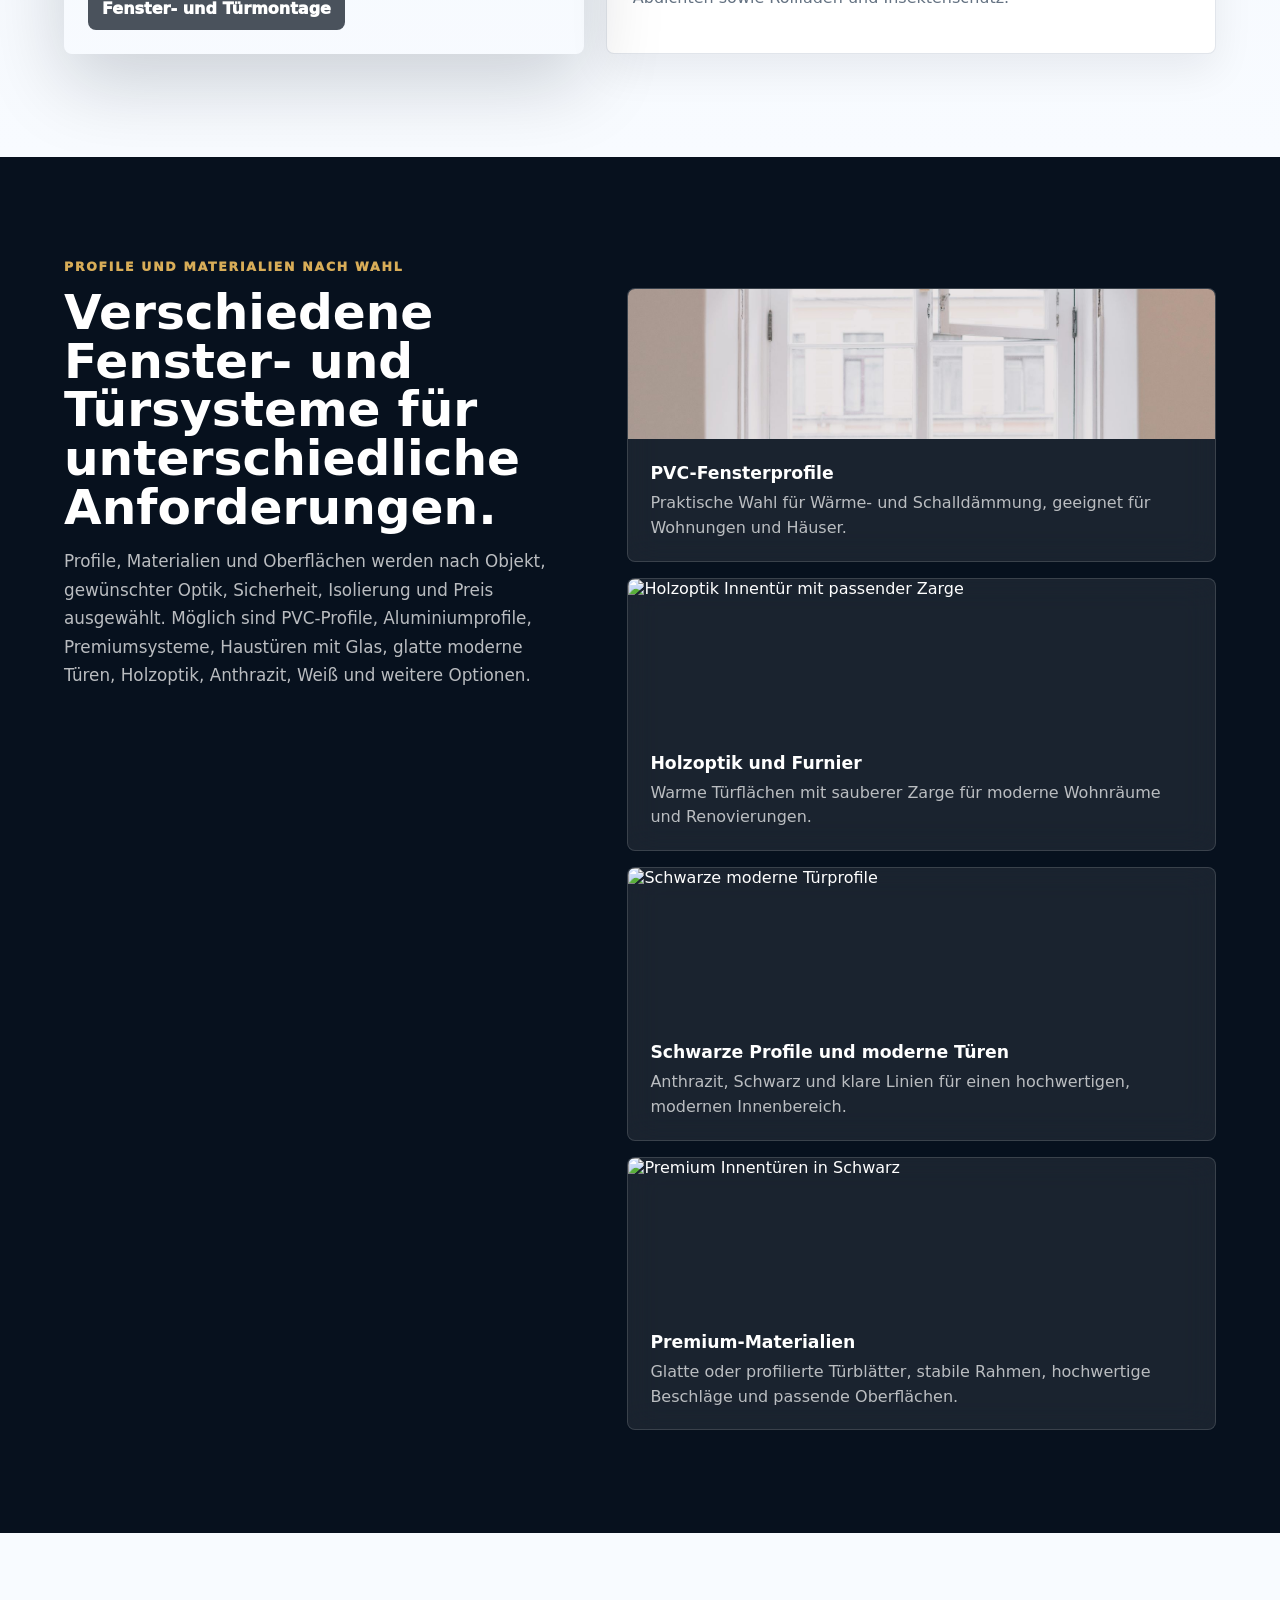
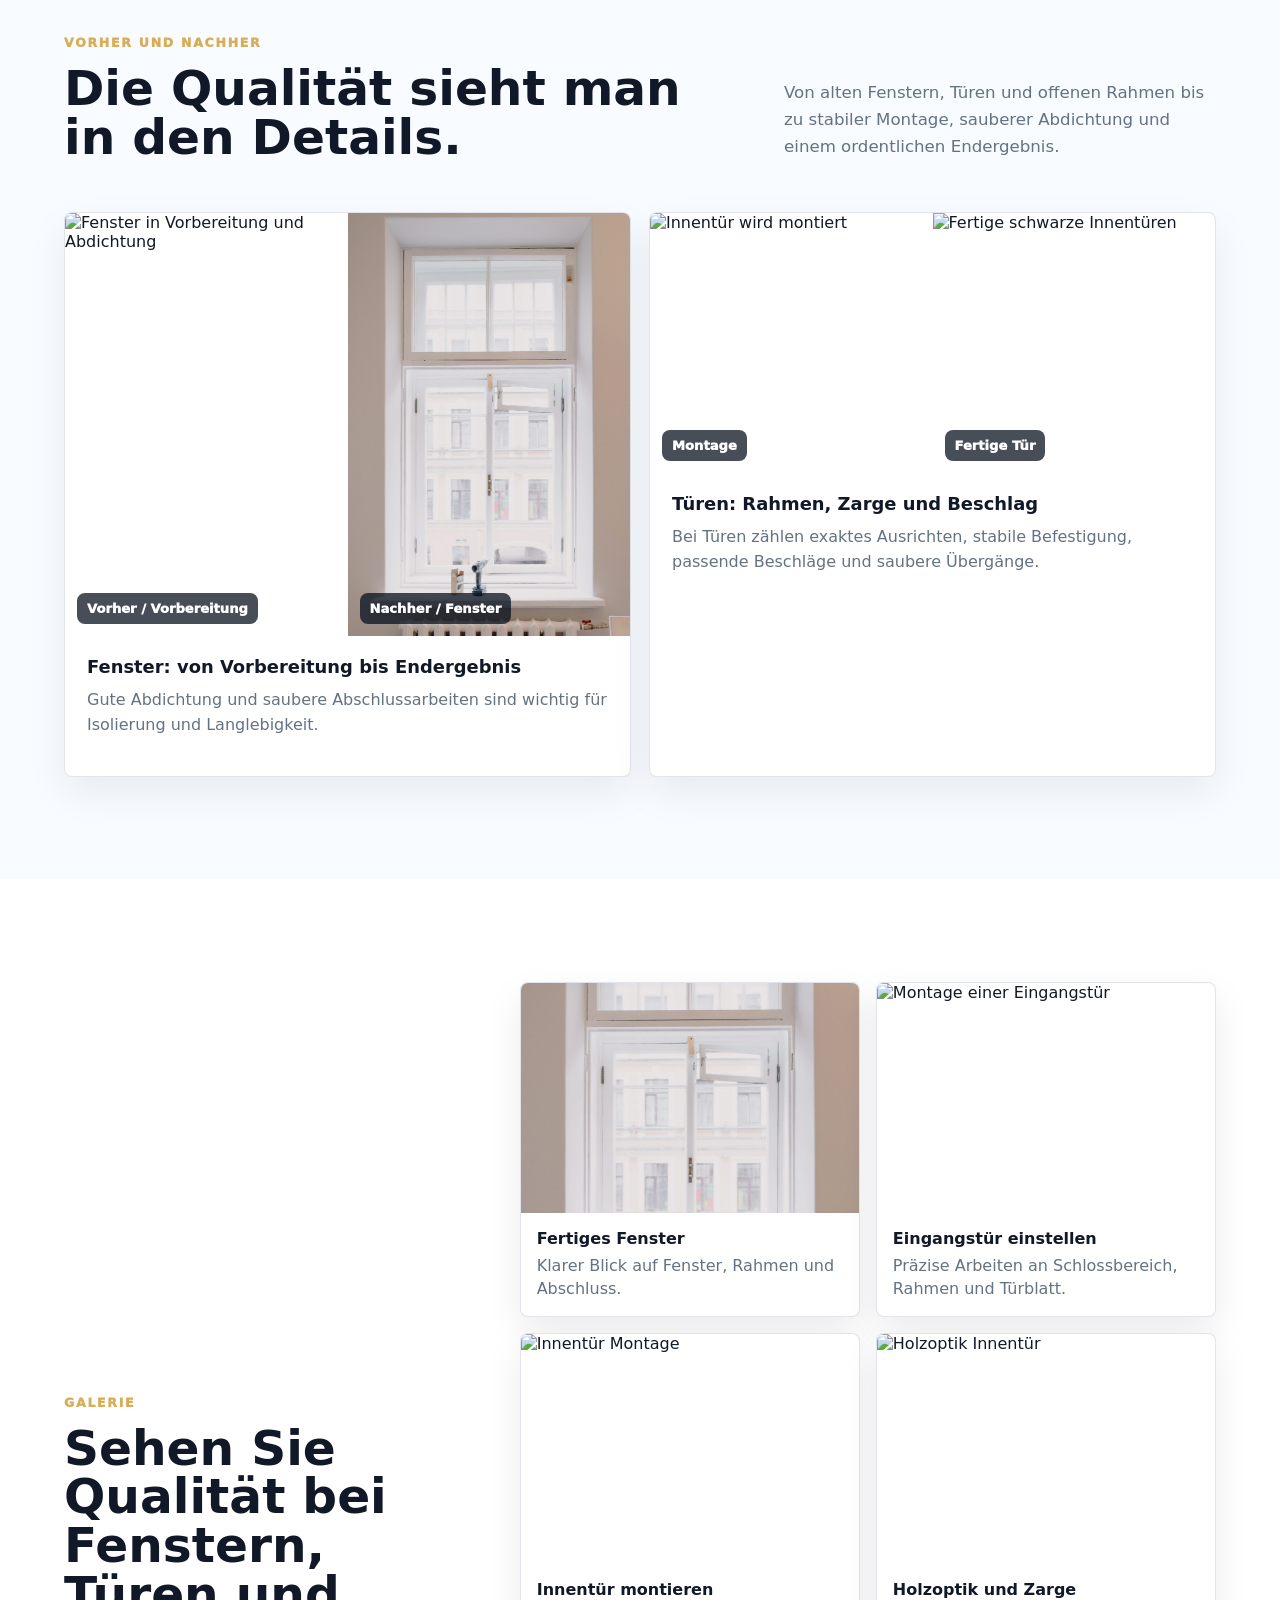
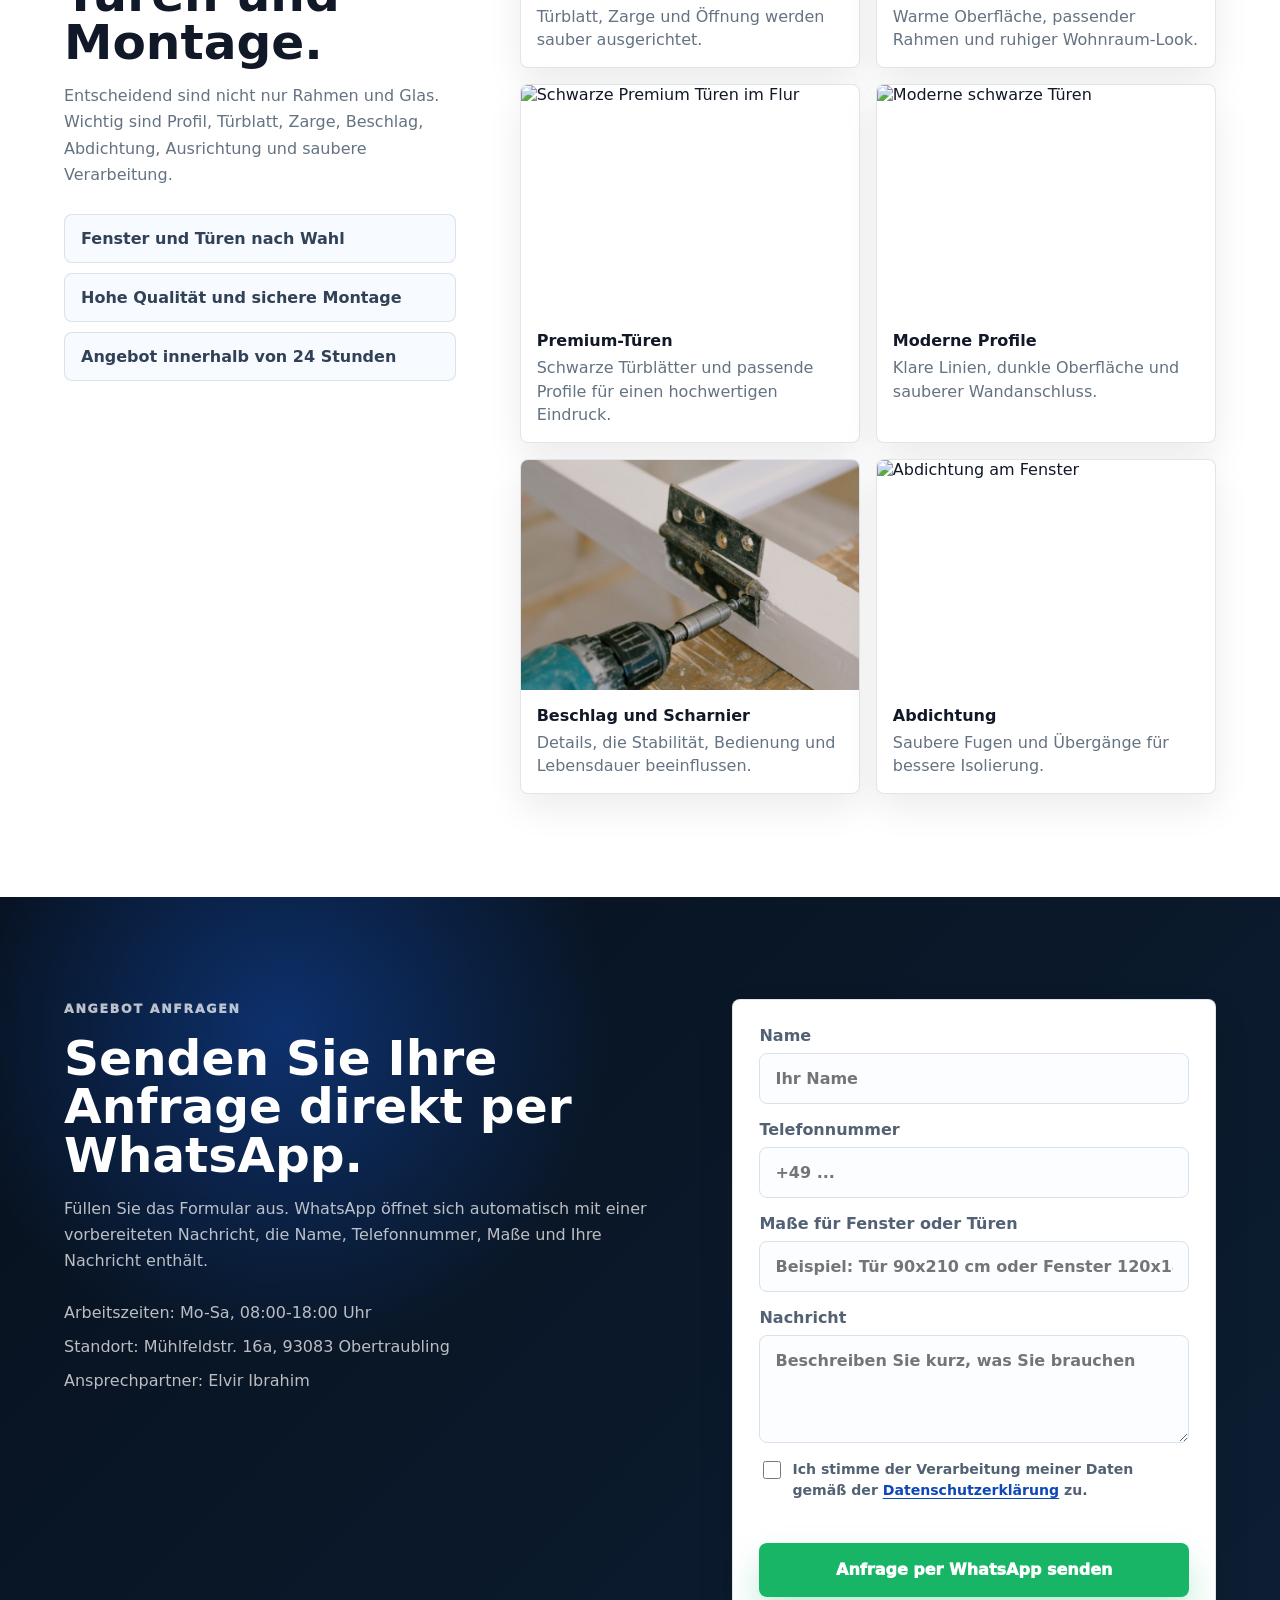
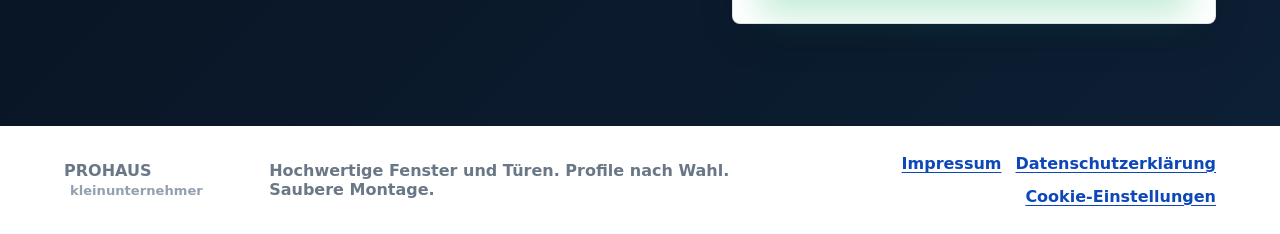
==== commit ad99dd2c: "Add files via upload" ====
--- a/index.html
+++ b/index.html
@@ -1,34 +1,77 @@
-﻿<!doctype html>
-<html lang="mk">
-  <head>
-    <meta charset="utf-8">
-    <meta name="viewport" content="width=device-width, initial-scale=1">
-    <title>PROHAUS | Професионална монтажа на прозорци</title>
-    <meta name="description" content="Професионална монтажа на ПВЦ и алуминиумски прозорци, профили по избор и понуда во рок од 24 часа.">
-    <link rel="stylesheet" href="styles.css">
-  </head>
-  <body>
-    <div class="topbar">
-      <span>Понуда во рок од 24 часа</span>
-      <span>Профили достапни по избор</span>
-      <span>ПВЦ, алуминиум, ролетни и комарници</span>
-    </div>
-    <header class="site-header">
-      <a class="brand" href="#top" aria-label="PROHAUS почетна"><img class="brand-logo" src="assets/prohaus-logo.png" alt="PROHAUS Fenster & Türen"></a>
-      <nav class="nav-links" aria-label="Главна навигација"><a href="#process">Процес</a><a href="#services">Услуги</a><a href="#profiles">Профили</a><a href="#projects">Галерија</a><a href="#contact">Контакт</a></nav>
-      <div class="header-actions"><a class="phone" href="tel:+491736249526">+491736249526</a><a class="btn btn-header" href="#contact">Побарај понуда</a></div>
-    </header>
-    <main id="top">
-      <section class="hero"><div class="hero-copy"><p class="eyebrow">Професионална замена на прозорци</p><h1>Квалитетни прозорци, профили по избор и чиста монтажа.</h1><p class="hero-subtitle">Изберете ПВЦ или алуминиумски профили според вашиот дом, цена и потреба. Испратете димензии или фотографии преку WhatsApp и добијте јасна понуда во рок од 24 часа.</p><div class="hero-actions"><a class="btn btn-whatsapp" href="https://wa.me/491736249526?text=%D0%97%D0%B4%D1%80%D0%B0%D0%B2%D0%BE%2C%20%D1%81%D0%B0%D0%BA%D0%B0%D0%BC%20%D0%BF%D0%BE%D0%BD%D1%83%D0%B4%D0%B0%20%D0%B7%D0%B0%20%D0%BC%D0%BE%D0%BD%D1%82%D0%B0%D0%B6%D0%B0%20%D0%BD%D0%B0%20%D0%BF%D1%80%D0%BE%D0%B7%D0%BE%D1%80%D1%86%D0%B8." target="_blank" rel="noopener">Побарај понуда на WhatsApp</a><a class="btn btn-secondary" href="#projects">Погледни галерија</a></div><div class="hero-metrics" aria-label="Предности"><div><strong>24ч</strong><span>Рок за понуда</span></div><div><strong>ПВЦ</strong><span>Профили по избор</span></div><div><strong>ALU</strong><span>Алуминиумски системи</span></div></div></div><div class="hero-showcase"><div class="hero-photo" role="img" aria-label="Реално монтиран прозорец"></div><aside class="quote-card" aria-label="Брза понуда"><p><span class="status-dot"></span>Брзо барање за понуда</p><h2>Испратете ширина, висина и фотографии.</h2><ul><li>Профил достапен по избор</li><li>ПВЦ или алуминиум</li><li>Понуда во рок од 24 часа</li></ul></aside></div></section>
-      <section class="section process" id="process" aria-labelledby="process-title"><div class="section-kicker">Како до понуда</div><div class="split-heading"><h2 id="process-title">Брз и едноставен процес без непотребно чекање.</h2><p>Испратете фотографија или димензии, добијте препорака за профил и јасна понуда за изработка и монтажа.</p></div><div class="process-grid"><article><span>01</span><h3>Испратете димензии</h3><p>Измерете ширина и висина или испратете фотографии од прозорците што треба да се заменат.</p></article><article><span>02</span><h3>Избор на профил</h3><p>Ви препорачуваме ПВЦ или алуминиумски профил според потребата, изгледот и цената.</p></article><article><span>03</span><h3>Понуда и монтажа</h3><p>Добивате понуда со материјал, цена за монтажа и најбрз можен термин за изведба.</p></article></div></section>
-      <section class="section services" id="services" aria-labelledby="services-title"><div class="section-kicker">Услуги</div><div class="split-heading"><h2 id="services-title">Комплетно решение за нови прозорци, од мерење до финална монтажа.</h2><a class="text-link" href="#contact">Побарај бесплатна проценка</a></div><div class="service-board"><div class="service-image"><img src="assets/real-window-fitting.jpg" alt="Реална монтажа на прозорски рам"></div><div class="service-list"><article><span>01</span><h3>ПВЦ и алуминиумски прозорци</h3><p>Квалитетни профили со добар оков, стабилност, подобра изолација и модернен изглед.</p></article><article><span>02</span><h3>Демонтажа и професионална монтажа</h3><p>Внимателно вадење на старите прозорци, правилно поставување, фиксирање и дихтување.</p></article><article><span>03</span><h3>Ролетни, комарници и венецијанери</h3><p>Дополнителна заштита, приватност и комфор, со решение што одговара на прозорецот.</p></article></div></div></section>
-      <section class="section profiles-section" id="profiles" aria-labelledby="profiles-title"><div class="section-kicker">Профили по избор</div><div class="profiles-layout"><div><h2 id="profiles-title">Различни профили за различни потреби, со врвен квалитет и сигурност.</h2><p>Профилите се избираат според објектот, саканиот изглед, изолацијата и цената. Во понудата може да се вклучат стандардни ПВЦ профили, премиум ПВЦ системи, алуминиумски профили, антрацит завршна обработка, бела боја и дополнителни опции.</p></div><div class="profile-cards profile-cards-with-images"><article><img src="assets/real-installed-window.jpg" alt="Бел ПВЦ прозорски профил"><strong>ПВЦ профили</strong><span>Практичен избор за топлинска и звучна изолација, погоден за станови и куќи.</span></article><article><img src="assets/real-window-install-extra2.jpg" alt="Детал од прозорски оков"><strong>Премиум профили и оков</strong><span>Повеќекоморни профили, квалитетен оков и стакло според потребата на клиентот.</span></article><article><img src="assets/real-window-drill.jpg" alt="Фиксирање на прозорски рам"><strong>Алуминиумски системи</strong><span>Стабилно решение за поголеми отвори, модернен изглед и долготрајна употреба.</span></article></div></div></section>
-      <section class="section before-after" aria-labelledby="before-after-title"><div class="section-kicker">Пред и потоа</div><div class="split-heading"><h2 id="before-after-title">Разликата се гледа во деталите.</h2></div><div class="comparison-grid"><article><div class="comparison-pair"><figure><img src="assets/real-window-sealing.jpg" alt="Прозорец во фаза на подготовка и дихтување"><figcaption>Пред / подготовка</figcaption></figure><figure><img src="assets/real-installed-window.jpg" alt="Финално монтиран прозорец"><figcaption>Потоа / финален изглед</figcaption></figure></div><h3>Од подготовка до чист финален резултат</h3><p>Добро дихтување и правилна завршна обработка се клучни за изолација и долготрајност.</p></article><article><div class="comparison-pair"><figure><img src="assets/real-window-fitting.jpg" alt="Поставување на прозорски рам"><figcaption>Монтажа</figcaption></figure><figure><img src="assets/real-window-drill.jpg" alt="Фиксирање на прозорец"><figcaption>Фиксирање</figcaption></figure></div><h3>Прецизно поставување и стабилно фиксирање</h3><p>Рамот се поставува внимателно, се усогласува и се фиксира за сигурно користење.</p></article></div></section>
-      <section class="section project-section" id="projects" aria-labelledby="projects-title"><div class="project-copy"><div class="section-kicker">Галерија</div><h2 id="projects-title">Погледнете го квалитетот на производот и монтажата.</h2><p>Квалитетен прозорец не е само рам и стакло. Важни се профилот, оковот, правилното поставување, дихтувањето и завршната обработка.</p><div class="proof-list"><span>Профили достапни по избор</span><span>Врвен квалитет и сигурна монтажа</span><span>Понуда во рок од 24 часа</span></div></div><div class="project-gallery"><article><img src="assets/real-installed-window.jpg" alt="Реално монтиран прозорец"><div><strong>Финален производ</strong><span>Јасен приказ на прозорец, рам и завршна обработка.</span></div></article><article><img src="assets/real-window-fitting.jpg" alt="Поставување на прозорски рам"><div><strong>Поставување</strong><span>Позиционирање и усогласување на прозорскиот рам.</span></div></article><article><img src="assets/real-window-drill.jpg" alt="Фиксирање на прозорец"><div><strong>Фиксирање</strong><span>Прецизно прицврстување за стабилност и сигурност.</span></div></article><article><img src="assets/real-window-install-extra2.jpg" alt="Детал од прозорски оков"><div><strong>Квалитетен оков</strong><span>Детали кои влијаат на стабилност, користење и долг век.</span></div></article></div></section>
-      <section class="section conversion" id="contact" aria-labelledby="contact-title"><div class="conversion-card"><div class="contact-copy"><p class="eyebrow">Побарај понуда</p><h2 id="contact-title">Испратете барање директно на WhatsApp.</h2><p>Пополнете ја формата и WhatsApp автоматски ќе се отвори со подготвена порака. Во пораката ќе бидат внесени името, телефонскиот број, димензиите и забелешката.</p><div class="contact-details"><span>Работно време: Пон-Саб, 08:00-18:00</span><span>Локации: Скопје, Тетово, Гостивар, Куманово, Велес и околина</span></div></div><form class="contact-form" id="whatsappForm"><label>Име<input type="text" name="name" placeholder="Вашето име" required></label><label>Телефонски број<input type="tel" name="phone" placeholder="+49 ..." required></label><label>Димензии на прозорци<input type="text" name="dimensions" placeholder="Пример: 120x140 cm, 2 парчиња"></label><label>Порака<textarea name="message" rows="4" placeholder="Напишите што ви треба"></textarea></label><button class="btn btn-submit" type="submit">Испрати барање на WhatsApp</button></form></div></section>
-    </main>
-    <footer class="site-footer"><span>PROHAUS</span><span>Квалитетни прозорци. Профили по избор. Чиста монтажа.</span></footer>
-    <a class="floating-whatsapp" href="https://wa.me/491736249526?text=%D0%97%D0%B4%D1%80%D0%B0%D0%B2%D0%BE%2C%20%D1%81%D0%B0%D0%BA%D0%B0%D0%BC%20%D0%BF%D0%BE%D0%BD%D1%83%D0%B4%D0%B0%20%D0%B7%D0%B0%20%D0%BC%D0%BE%D0%BD%D1%82%D0%B0%D0%B6%D0%B0%20%D0%BD%D0%B0%20%D0%BF%D1%80%D0%BE%D0%B7%D0%BE%D1%80%D1%86%D0%B8." target="_blank" rel="noopener" aria-label="Побарај понуда на WhatsApp">WhatsApp</a>
-    <script src="script.js"></script>
-  </body>
-</html>
+<!doctype html>
+<html lang="de">
+  <head>
+    <meta charset="utf-8">
+    <meta name="viewport" content="width=device-width, initial-scale=1">
+    <title>PROHAUS | Fenster, Türen und professionelle Montage</title>
+    <meta name="description" content="Professionelle Montage von Fenstern und Türen: PVC, Aluminium, Haustüren, Innentüren, Profile und Materialien nach Wahl. Angebot innerhalb von 24 Stunden.">
+    <link rel="stylesheet" href="styles.css">
+  </head>
+  <body>
+    <div class="topbar">
+      <span>Angebot innerhalb von 24 Stunden</span>
+      <span>Fenster und Türen nach Wahl</span>
+      <span>PVC, Aluminium, Haustüren, Innentüren und Zubehör</span>
+    </div>
+    <header class="site-header">
+      <a class="brand" href="#top" aria-label="PROHAUS Startseite"><img class="brand-logo" src="assets/prohaus-logo.png" alt="PROHAUS Fenster & Türen"></a>
+      <nav class="nav-links" aria-label="Hauptnavigation"><a href="#process">Ablauf</a><a href="#services">Leistungen</a><a href="#profiles">Profile</a><a href="#projects">Galerie</a><a href="#contact">Kontakt</a></nav>
+      <div class="header-actions"><span class="owner-badge">Elvir Ibrahim</span><a class="phone" href="tel:+491736249526">+49 173 6249 526</a><a class="btn btn-header" href="#contact">Angebot anfragen</a></div>
+    </header>
+    <main id="top">
+      <section class="hero">
+        <div class="hero-copy">
+          <p class="eyebrow">Fenster, Türen und saubere Montage</p>
+          <h1>Hochwertige Fenster und Türen, passend zu Ihrem Zuhause.</h1>
+          <p class="hero-subtitle">PROHAUS montiert Fenster, Haustüren und Innentüren mit passenden Profilen, Materialien und Beschlägen. Senden Sie Maße oder Fotos per WhatsApp und erhalten Sie ein klares Angebot innerhalb von 24 Stunden.</p>
+          <div class="hero-actions"><a class="btn btn-whatsapp" href="https://wa.me/491736249526?text=Hallo%2C%20ich%20m%C3%B6chte%20ein%20Angebot%20f%C3%BCr%20Fenster%20oder%20T%C3%BCren." target="_blank" rel="noopener">Angebot per WhatsApp anfragen</a><a class="btn btn-secondary" href="#projects">Galerie ansehen</a></div>
+          <div class="hero-metrics" aria-label="Vorteile"><div><strong>24h</strong><span>Antwortzeit für Angebote</span></div><div><strong>PVC</strong><span>Fensterprofile nach Wahl</span></div><div><strong>Türen</strong><span>Haustüren und Innentüren</span></div></div>
+        </div>
+        <div class="hero-showcase">
+          <div class="hero-photo" role="img" aria-label="Professionelle Fenster- und Türmontage"></div>
+          <aside class="quote-card" aria-label="Schnelle Angebotsanfrage">
+            <p><span class="status-dot"></span>Schnelle Angebotsanfrage</p>
+            <h2>Senden Sie Breite, Höhe und Fotos.</h2>
+            <ul><li>Fenster und Türen nach Maß</li><li>PVC, Aluminium, Holzoptik oder Sicherheitsausstattung</li><li>Angebot innerhalb von 24 Stunden</li></ul>
+          </aside>
+        </div>
+      </section>
+
+      <section class="section process" id="process" aria-labelledby="process-title">
+        <div class="section-kicker">So erhalten Sie ein Angebot</div>
+        <div class="split-heading"><h2 id="process-title">Ein schneller Ablauf für Fenster, Haustüren und Innentüren.</h2><p>Senden Sie Fotos oder Maße, erhalten Sie eine passende Empfehlung für Profil, Material und Ausführung sowie ein transparentes Angebot für Lieferung und Montage.</p></div>
+        <div class="process-grid"><article><span>01</span><h3>Maße und Fotos senden</h3><p>Messen Sie Breite und Höhe oder senden Sie Fotos der Fenster, Türen oder Öffnungen, die ersetzt werden sollen.</p></article><article><span>02</span><h3>Material auswählen</h3><p>Wir empfehlen PVC, Aluminium, Holzoptik, Glasanteil, Beschläge und Türsysteme passend zu Bedarf, Optik und Preis.</p></article><article><span>03</span><h3>Angebot und Montage</h3><p>Sie erhalten ein klares Angebot mit Material, Montagepreis und dem nächstmöglichen Termin.</p></article></div>
+      </section>
+
+      <section class="section services" id="services" aria-labelledby="services-title">
+        <div class="section-kicker">Leistungen</div>
+        <div class="split-heading"><h2 id="services-title">Komplette Lösung für Fenster und Türen, vom Aufmaß bis zur finalen Montage.</h2><a class="text-link" href="#contact">Kostenlose Einschätzung anfragen</a></div>
+        <div class="service-board"><div class="service-image"><img src="assets/door-lock-installation.jfif" alt="Montage und Einstellung einer Eingangstür"></div><div class="service-list"><article><span>01</span><h3>PVC- und Aluminiumfenster</h3><p>Hochwertige Profile mit stabilem Beschlag, guter Isolierung und moderner Optik.</p></article><article><span>02</span><h3>Haustüren und Eingangstüren</h3><p>Stabile Türsysteme mit guter Abdichtung, sicherem Beschlag, Glasoptionen und moderner Oberfläche.</p></article><article><span>03</span><h3>Innentüren, Rahmen und Zargen</h3><p>Saubere Montage von Innentüren, Türrahmen und Zargen für Wohnungen, Häuser und Renovierungen.</p></article><article><span>04</span><h3>Demontage, Abdichtung und Zubehör</h3><p>Sorgfältiger Ausbau alter Elemente, präzises Einsetzen, Befestigen, Abdichten sowie Rollläden und Insektenschutz.</p></article></div></div>
+      </section>
+
+      <section class="section profiles-section" id="profiles" aria-labelledby="profiles-title">
+        <div class="section-kicker">Profile und Materialien nach Wahl</div>
+        <div class="profiles-layout"><div><h2 id="profiles-title">Verschiedene Fenster- und Türsysteme für unterschiedliche Anforderungen.</h2><p>Profile, Materialien und Oberflächen werden nach Objekt, gewünschter Optik, Sicherheit, Isolierung und Preis ausgewählt. Möglich sind PVC-Profile, Aluminiumprofile, Premiumsysteme, Haustüren mit Glas, glatte moderne Türen, Holzoptik, Anthrazit, Weiß und weitere Optionen.</p></div><div class="profile-cards profile-cards-with-images"><article><img src="assets/real-installed-window.jpg" alt="Weißes PVC-Fensterprofil"><strong>PVC-Fensterprofile</strong><span>Praktische Wahl für Wärme- und Schalldämmung, geeignet für Wohnungen und Häuser.</span></article><article><img src="assets/door-wood-profile.jfif" alt="Holzoptik Innentür mit passender Zarge"><strong>Holzoptik und Furnier</strong><span>Warme Türflächen mit sauberer Zarge für moderne Wohnräume und Renovierungen.</span></article><article><img src="assets/door-black-modern-profile.jfif" alt="Schwarze moderne Türprofile"><strong>Schwarze Profile und moderne Türen</strong><span>Anthrazit, Schwarz und klare Linien für einen hochwertigen, modernen Innenbereich.</span></article><article><img src="assets/door-black-premium-hall.jfif" alt="Premium Innentüren in Schwarz"><strong>Premium-Materialien</strong><span>Glatte oder profilierte Türblätter, stabile Rahmen, hochwertige Beschläge und passende Oberflächen.</span></article></div></div>
+      </section>
+
+      <section class="section before-after" aria-labelledby="before-after-title">
+        <div class="section-kicker">Vorher und Nachher</div>
+        <div class="split-heading"><h2 id="before-after-title">Die Qualität sieht man in den Details.</h2><p>Von alten Fenstern, Türen und offenen Rahmen bis zu stabiler Montage, sauberer Abdichtung und einem ordentlichen Endergebnis.</p></div>
+        <div class="comparison-grid"><article><div class="comparison-pair"><figure><img src="assets/real-window-sealing.jpg" alt="Fenster in Vorbereitung und Abdichtung"><figcaption>Vorher / Vorbereitung</figcaption></figure><figure><img src="assets/real-installed-window.jpg" alt="Fertig montiertes Fenster"><figcaption>Nachher / Fenster</figcaption></figure></div><h3>Fenster: von Vorbereitung bis Endergebnis</h3><p>Gute Abdichtung und saubere Abschlussarbeiten sind wichtig für Isolierung und Langlebigkeit.</p></article><article><div class="comparison-pair"><figure><img src="assets/door-installation-room.jfif" alt="Innentür wird montiert"><figcaption>Montage</figcaption></figure><figure><img src="assets/door-black-modern-profile.jfif" alt="Fertige schwarze Innentüren"><figcaption>Fertige Tür</figcaption></figure></div><h3>Türen: Rahmen, Zarge und Beschlag</h3><p>Bei Türen zählen exaktes Ausrichten, stabile Befestigung, passende Beschläge und saubere Übergänge.</p></article></div>
+      </section>
+
+      <section class="section project-section" id="projects" aria-labelledby="projects-title">
+        <div class="project-copy"><div class="section-kicker">Galerie</div><h2 id="projects-title">Sehen Sie Qualität bei Fenstern, Türen und Montage.</h2><p>Entscheidend sind nicht nur Rahmen und Glas. Wichtig sind Profil, Türblatt, Zarge, Beschlag, Abdichtung, Ausrichtung und saubere Verarbeitung.</p><div class="proof-list"><span>Fenster und Türen nach Wahl</span><span>Hohe Qualität und sichere Montage</span><span>Angebot innerhalb von 24 Stunden</span></div></div>
+        <div class="project-gallery"><article><img src="assets/real-installed-window.jpg" alt="Fertig montiertes Fenster"><div><strong>Fertiges Fenster</strong><span>Klarer Blick auf Fenster, Rahmen und Abschluss.</span></div></article><article><img src="assets/door-lock-installation.jfif" alt="Montage einer Eingangstür"><div><strong>Eingangstür einstellen</strong><span>Präzise Arbeiten an Schlossbereich, Rahmen und Türblatt.</span></div></article><article><img src="assets/door-installation-room.jfif" alt="Innentür Montage"><div><strong>Innentür montieren</strong><span>Türblatt, Zarge und Öffnung werden sauber ausgerichtet.</span></div></article><article><img src="assets/door-wood-profile.jfif" alt="Holzoptik Innentür"><div><strong>Holzoptik und Zarge</strong><span>Warme Oberfläche, passender Rahmen und ruhiger Wohnraum-Look.</span></div></article><article><img src="assets/door-black-premium-hall.jfif" alt="Schwarze Premium Türen im Flur"><div><strong>Premium-Türen</strong><span>Schwarze Türblätter und passende Profile für einen hochwertigen Eindruck.</span></div></article><article><img src="assets/door-black-modern-profile.jfif" alt="Moderne schwarze Türen"><div><strong>Moderne Profile</strong><span>Klare Linien, dunkle Oberfläche und sauberer Wandanschluss.</span></div></article><article><img src="assets/real-window-install-extra2.jpg" alt="Beschlag und Scharnier"><div><strong>Beschlag und Scharnier</strong><span>Details, die Stabilität, Bedienung und Lebensdauer beeinflussen.</span></div></article><article><img src="assets/real-window-sealing.jpg" alt="Abdichtung am Fenster"><div><strong>Abdichtung</strong><span>Saubere Fugen und Übergänge für bessere Isolierung.</span></div></article></div>
+      </section>
+
+      <section class="section conversion" id="contact" aria-labelledby="contact-title">
+        <div class="conversion-card"><div class="contact-copy"><p class="eyebrow">Angebot anfragen</p><h2 id="contact-title">Senden Sie Ihre Anfrage direkt per WhatsApp.</h2><p>Füllen Sie das Formular aus. WhatsApp öffnet sich automatisch mit einer vorbereiteten Nachricht, die Name, Telefonnummer, Maße und Ihre Nachricht enthält.</p><div class="contact-details"><span>Arbeitszeiten: Mo-Sa, 08:00-18:00 Uhr</span><span>Standort: Mühlfeldstr. 16a, 93083 Obertraubling</span><span>Ansprechpartner: Elvir Ibrahim</span></div></div><form class="contact-form" id="whatsappForm"><label>Name<input type="text" name="name" placeholder="Ihr Name" required></label><label>Telefonnummer<input type="tel" name="phone" placeholder="+49 ..." required></label><label>Maße für Fenster oder Türen<input type="text" name="dimensions" placeholder="Beispiel: Tür 90x210 cm oder Fenster 120x140 cm"></label><label>Nachricht<textarea name="message" rows="4" placeholder="Beschreiben Sie kurz, was Sie brauchen"></textarea></label><label class="privacy-consent"><input type="checkbox" name="privacy" required><span>Ich stimme der Verarbeitung meiner Daten gemäß der <a href="datenschutz.html" target="_blank" rel="noopener">Datenschutzerklärung</a> zu.</span></label><p class="form-error" id="privacyError" role="alert" aria-live="polite"></p><button class="btn btn-submit" type="submit">Anfrage per WhatsApp senden</button></form></div>
+      </section>
+    </main>
+    <footer class="site-footer"><span>PROHAUS <small>kleinunternehmer</small></span><span>Hochwertige Fenster und Türen. Profile nach Wahl. Saubere Montage.</span><nav class="legal-links" aria-label="Rechtliche Links"><a href="impressum.html">Impressum</a><a href="datenschutz.html">Datenschutzerklärung</a><button type="button" id="cookieSettings">Cookie-Einstellungen</button></nav></footer>
+    <a class="floating-whatsapp" href="https://wa.me/491736249526?text=Hallo%2C%20ich%20m%C3%B6chte%20ein%20Angebot%20f%C3%BCr%20Fenster%20oder%20T%C3%BCren." target="_blank" rel="noopener" aria-label="Angebot per WhatsApp anfragen">WhatsApp</a>
+    <div class="cookie-banner" id="cookieBanner" role="dialog" aria-live="polite" aria-label="Cookie-Hinweis" hidden><div><strong>Cookie-Hinweis</strong><p>Diese Website verwendet derzeit nur technisch notwendige Funktionen und keine Analyse- oder Marketing-Cookies. Wenn später Google Analytics, Google Maps oder ähnliche Dienste eingebunden werden, dürfen diese erst nach Zustimmung geladen werden.</p></div><button class="btn btn-cookie" type="button" id="acceptCookies">Akzeptieren</button></div>
+    <script src="script.js"></script>
+  </body>
+</html>
--- a/styles.css
+++ b/styles.css
@@ -78,10 +78,10 @@
 }
 
 .brand-logo {
-  width: clamp(112px, 12vw, 158px);
-  height: 58px;
+  width: clamp(148px, 15vw, 210px);
+  height: 72px;
   object-fit: contain;
-  padding: 5px 8px;
+  padding: 6px 10px;
   border: 1px solid rgba(23, 105, 255, 0.1);
   border-radius: var(--radius);
   background: var(--white);
@@ -125,6 +125,17 @@
   color: var(--charcoal);
   font-size: clamp(0.98rem, 1.35vw, 1.2rem);
   font-weight: 950;
+}
+
+.owner-badge {
+  padding: 8px 11px;
+  border: 1px solid rgba(23, 105, 255, 0.12);
+  border-radius: 999px;
+  color: #34516f;
+  background: rgba(255, 255, 255, 0.62);
+  font-size: 0.82rem;
+  font-weight: 900;
+  white-space: nowrap;
 }
 
 .btn {
@@ -449,7 +460,7 @@
 }
 
 .service-image::after {
-  content: "Прецизна монтажа";
+  content: "Fenster- und Türmontage";
   position: absolute;
   left: 24px;
   bottom: 24px;
@@ -732,6 +743,40 @@
   box-shadow: 0 0 0 4px rgba(23, 105, 255, 0.12);
 }
 
+.privacy-consent {
+  grid-template-columns: auto 1fr;
+  align-items: start;
+  gap: 10px;
+  color: #59687a;
+  font-size: 0.88rem;
+  line-height: 1.45;
+  font-weight: 750;
+}
+
+.privacy-consent input {
+  width: 18px;
+  height: 18px;
+  margin-top: 2px;
+  accent-color: var(--green);
+}
+
+.privacy-consent a,
+.legal-links a,
+.legal-links button {
+  color: var(--blue-2);
+  font-weight: 900;
+  text-decoration: underline;
+  text-underline-offset: 3px;
+}
+
+.form-error {
+  min-height: 1.2em;
+  margin: -6px 0 0;
+  color: #b42318;
+  font-size: 0.86rem;
+  font-weight: 850;
+}
+
 .btn-submit {
   width: 100%;
   background: var(--green);
@@ -740,12 +785,137 @@
 
 .site-footer {
   display: flex;
+  align-items: center;
   justify-content: space-between;
   gap: 18px;
   padding: 28px clamp(18px, 5vw, 72px);
   color: #6a7786;
   background: var(--white);
   font-weight: 800;
+}
+
+.site-footer small {
+  margin-left: 6px;
+  color: #93a0ae;
+  font-size: 0.82em;
+  font-weight: 750;
+}
+
+.legal-links {
+  display: flex;
+  flex-wrap: wrap;
+  align-items: center;
+  justify-content: flex-end;
+  gap: 14px;
+}
+
+.legal-links button {
+  border: 0;
+  padding: 0;
+  background: transparent;
+  font: inherit;
+  cursor: pointer;
+}
+
+.cookie-banner {
+  position: fixed;
+  right: 18px;
+  bottom: 18px;
+  z-index: 70;
+  display: grid;
+  grid-template-columns: 1fr auto;
+  gap: 18px;
+  align-items: center;
+  max-width: min(680px, calc(100vw - 36px));
+  padding: 18px;
+  border: 1px solid rgba(23, 105, 255, 0.18);
+  border-radius: var(--radius);
+  background: rgba(255, 255, 255, 0.96);
+  box-shadow: var(--shadow);
+  backdrop-filter: blur(18px);
+}
+
+.cookie-banner[hidden] {
+  display: none;
+}
+
+.cookie-banner strong {
+  display: block;
+  margin-bottom: 5px;
+  color: var(--ink);
+}
+
+.cookie-banner p {
+  margin: 0;
+  color: var(--muted);
+  font-size: 0.9rem;
+  line-height: 1.45;
+}
+
+.btn-cookie {
+  min-height: 44px;
+  padding: 0 18px;
+  color: var(--white);
+  background: var(--blue);
+}
+
+.legal-header {
+  position: sticky;
+}
+
+.legal-page {
+  padding: clamp(42px, 7vw, 86px) 18px;
+  background:
+    radial-gradient(circle at 12% 0%, rgba(23, 105, 255, 0.11), transparent 32%),
+    var(--paper);
+}
+
+.legal-card {
+  max-width: 940px;
+  margin: 0 auto;
+  padding: clamp(28px, 5vw, 56px);
+  border: 1px solid var(--line);
+  border-radius: var(--radius);
+  background: var(--white);
+  box-shadow: 0 20px 60px rgba(7, 17, 30, 0.08);
+}
+
+.legal-card h1 {
+  margin: 0 0 18px;
+  color: var(--charcoal);
+  font-size: clamp(2.25rem, 6vw, 4.4rem);
+  letter-spacing: 0;
+}
+
+.legal-card h2 {
+  margin: 34px 0 10px;
+  color: var(--charcoal);
+  font-size: 1.18rem;
+}
+
+.legal-card p {
+  color: #4e5d70;
+  line-height: 1.72;
+}
+
+.legal-card a {
+  color: var(--blue-2);
+  font-weight: 900;
+  text-decoration: underline;
+  text-underline-offset: 3px;
+}
+
+.legal-note {
+  padding: 14px 16px;
+  border-left: 4px solid var(--gold);
+  background: #fff8e8;
+}
+
+.legal-updated {
+  margin-top: 34px;
+  color: var(--muted);
+  font-size: 0.92rem;
+  font-weight: 850;
 }
 
 .floating-whatsapp {
@@ -804,8 +974,8 @@
   }
 
   .brand-logo {
-    width: 96px;
-    height: 46px;
+    width: 118px;
+    height: 56px;
     padding: 4px 6px;
   }
 
@@ -819,6 +989,11 @@
     font-size: 0.96rem;
   }
 
+  .owner-badge {
+    font-size: 0.76rem;
+    padding: 6px 9px;
+  }
+
   .btn-header {
     min-height: 34px;
     padding: 0 12px;
@@ -889,7 +1064,18 @@
 
   .site-footer {
     flex-direction: column;
+    align-items: flex-start;
     padding-bottom: 90px;
+  }
+
+  .legal-links {
+    justify-content: flex-start;
+  }
+
+  .cookie-banner {
+    right: 12px;
+    bottom: 86px;
+    grid-template-columns: 1fr;
   }
 
   .floating-whatsapp {
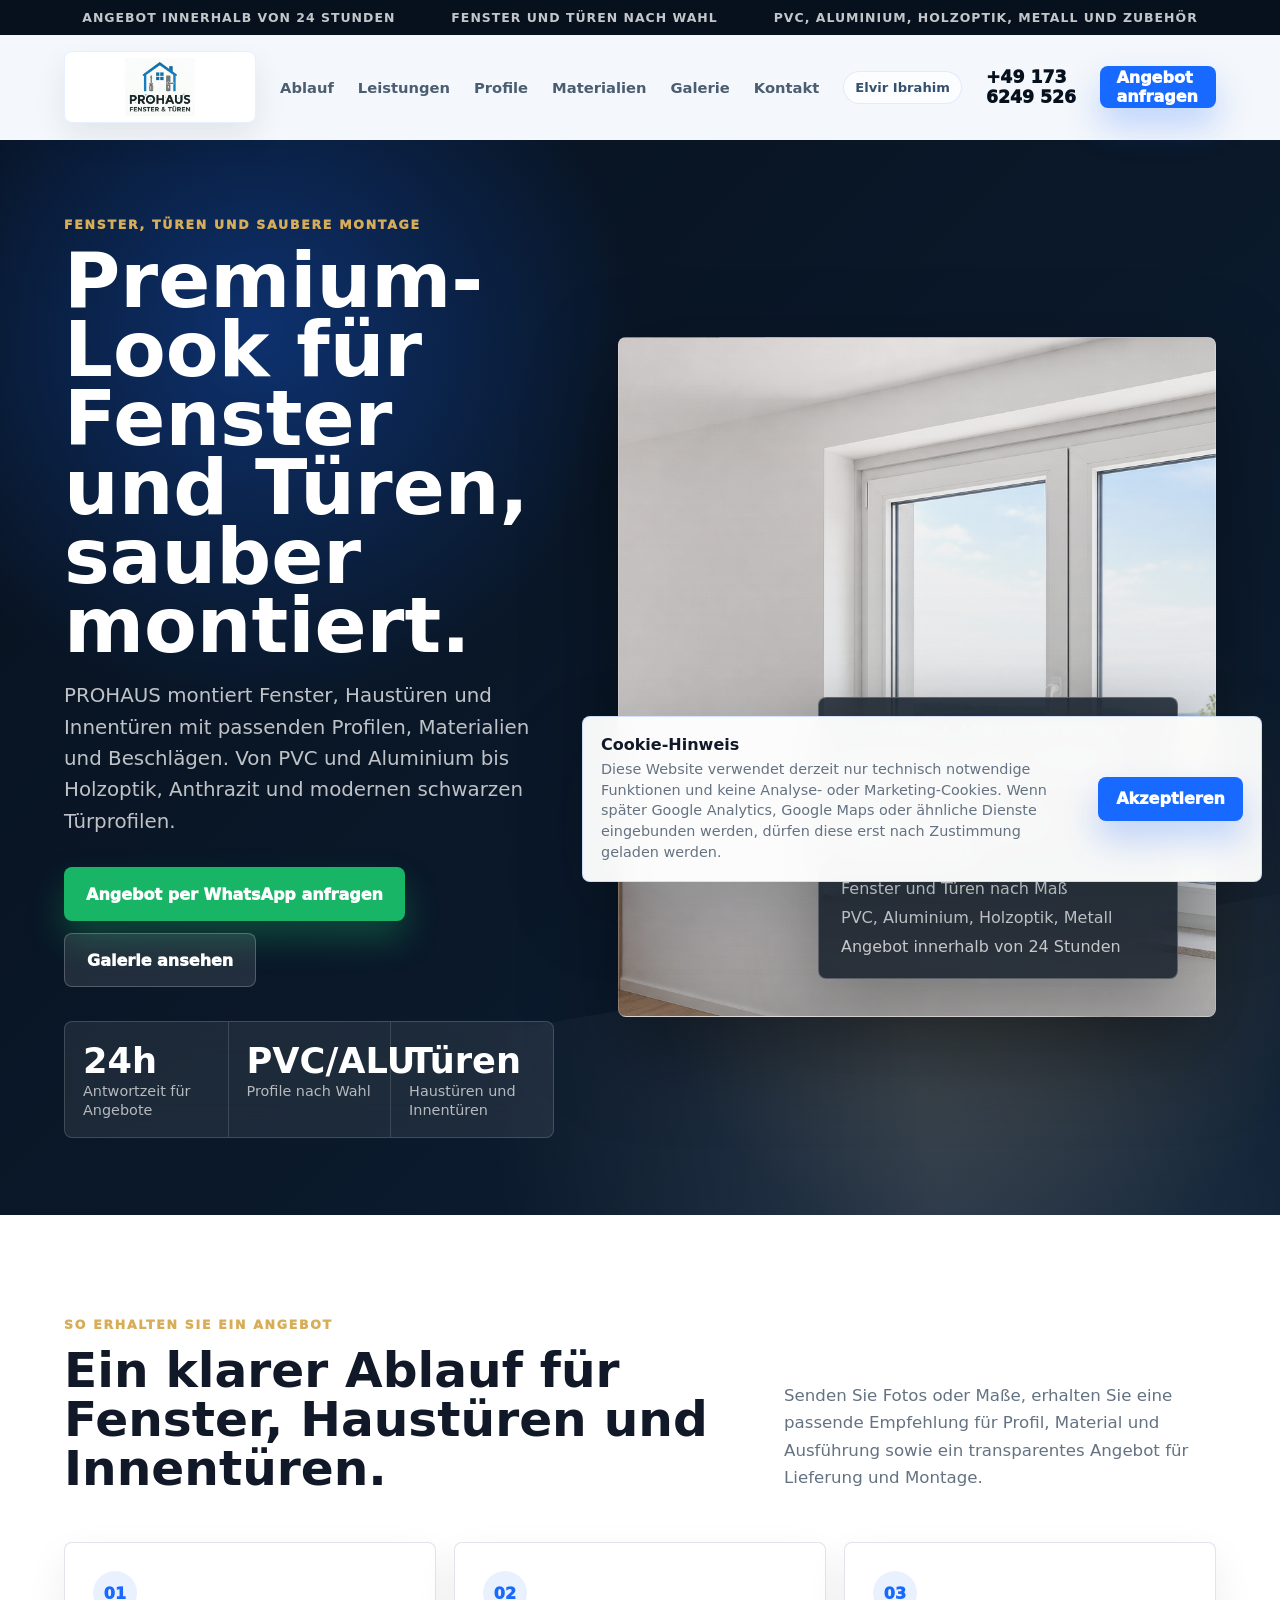
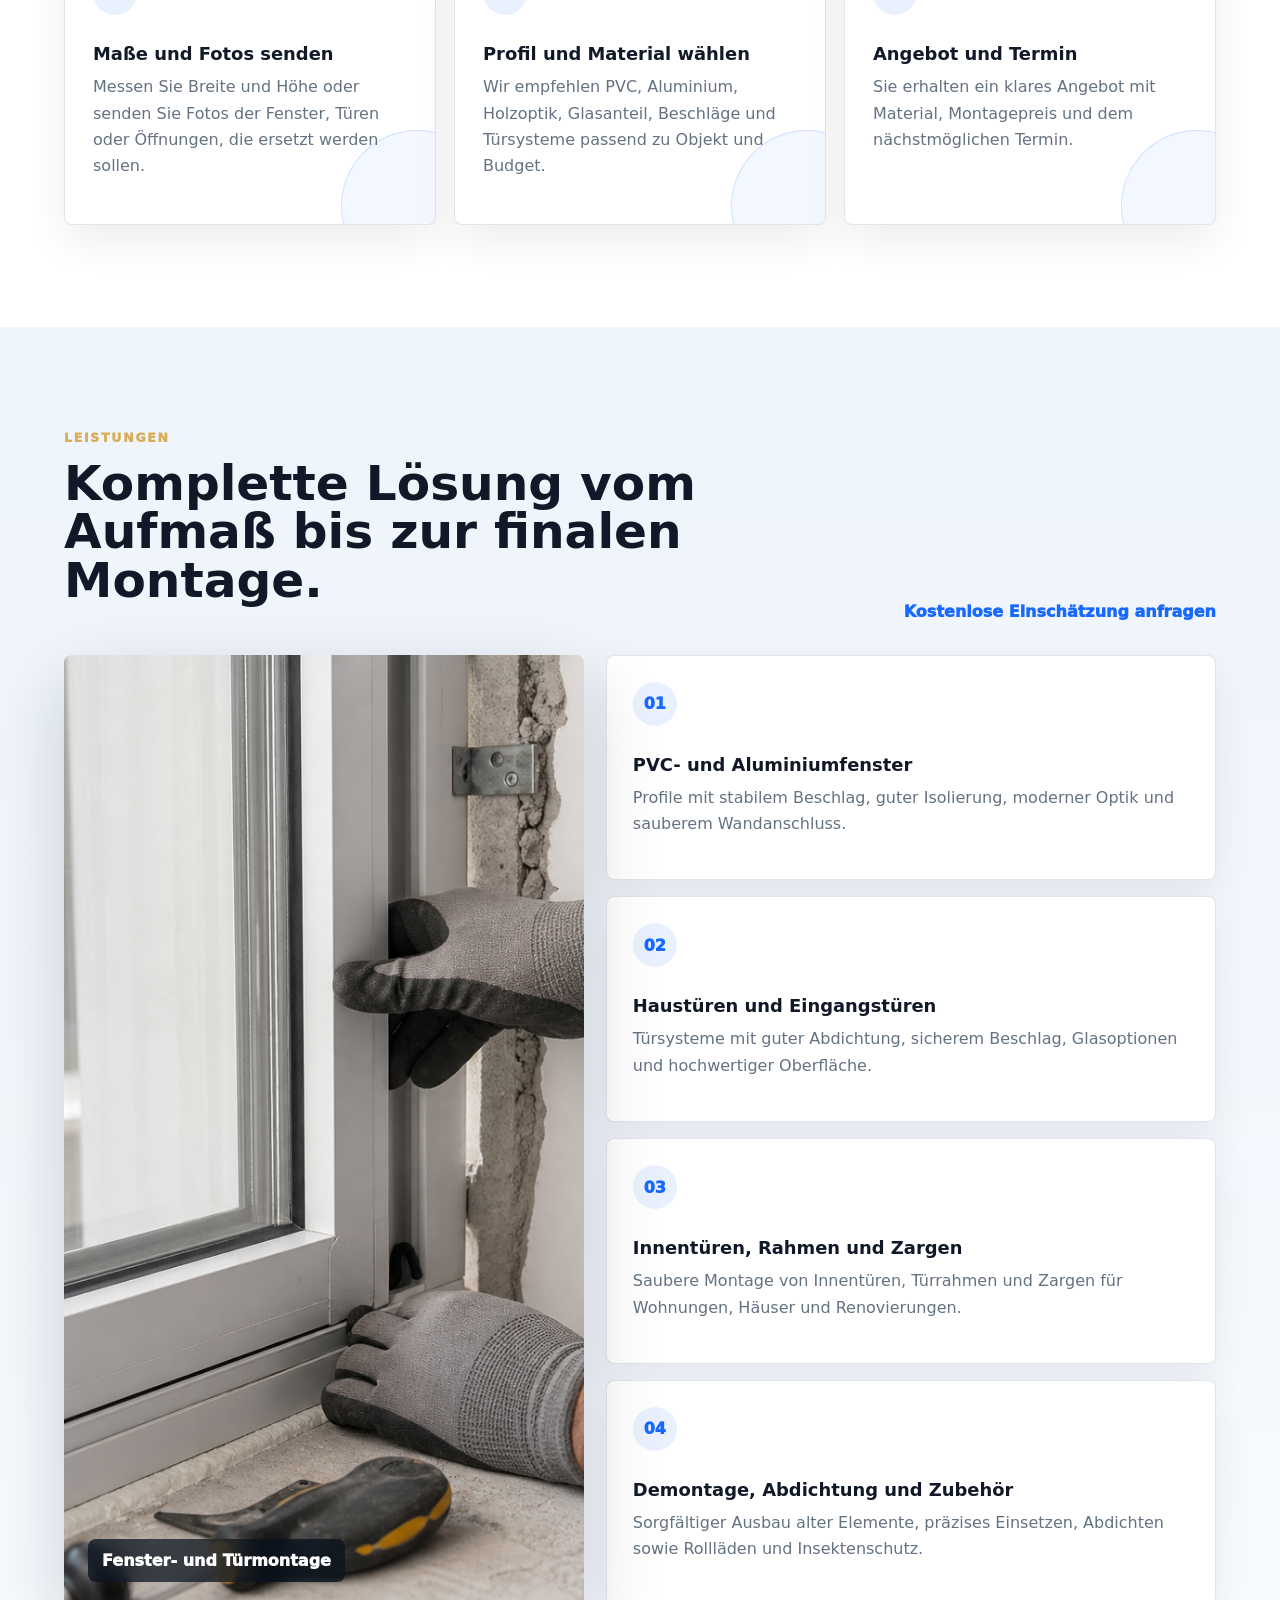
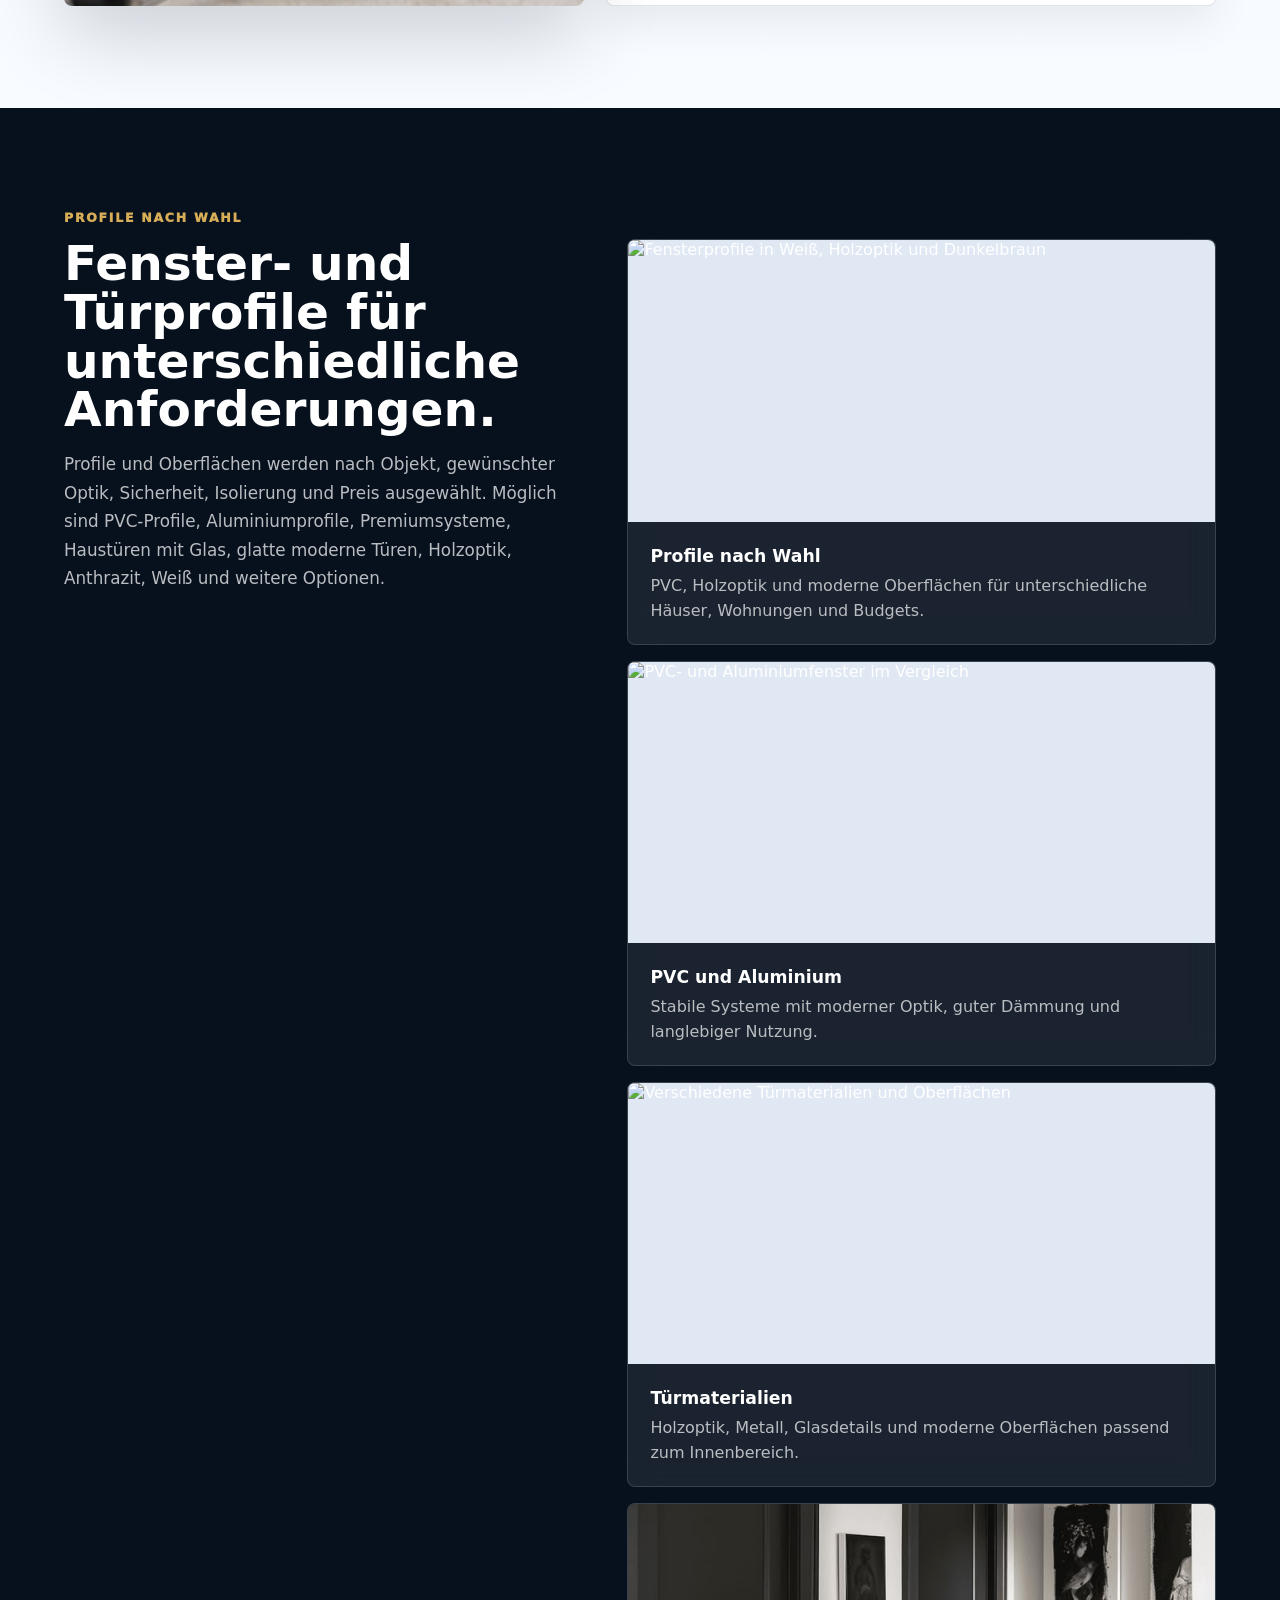
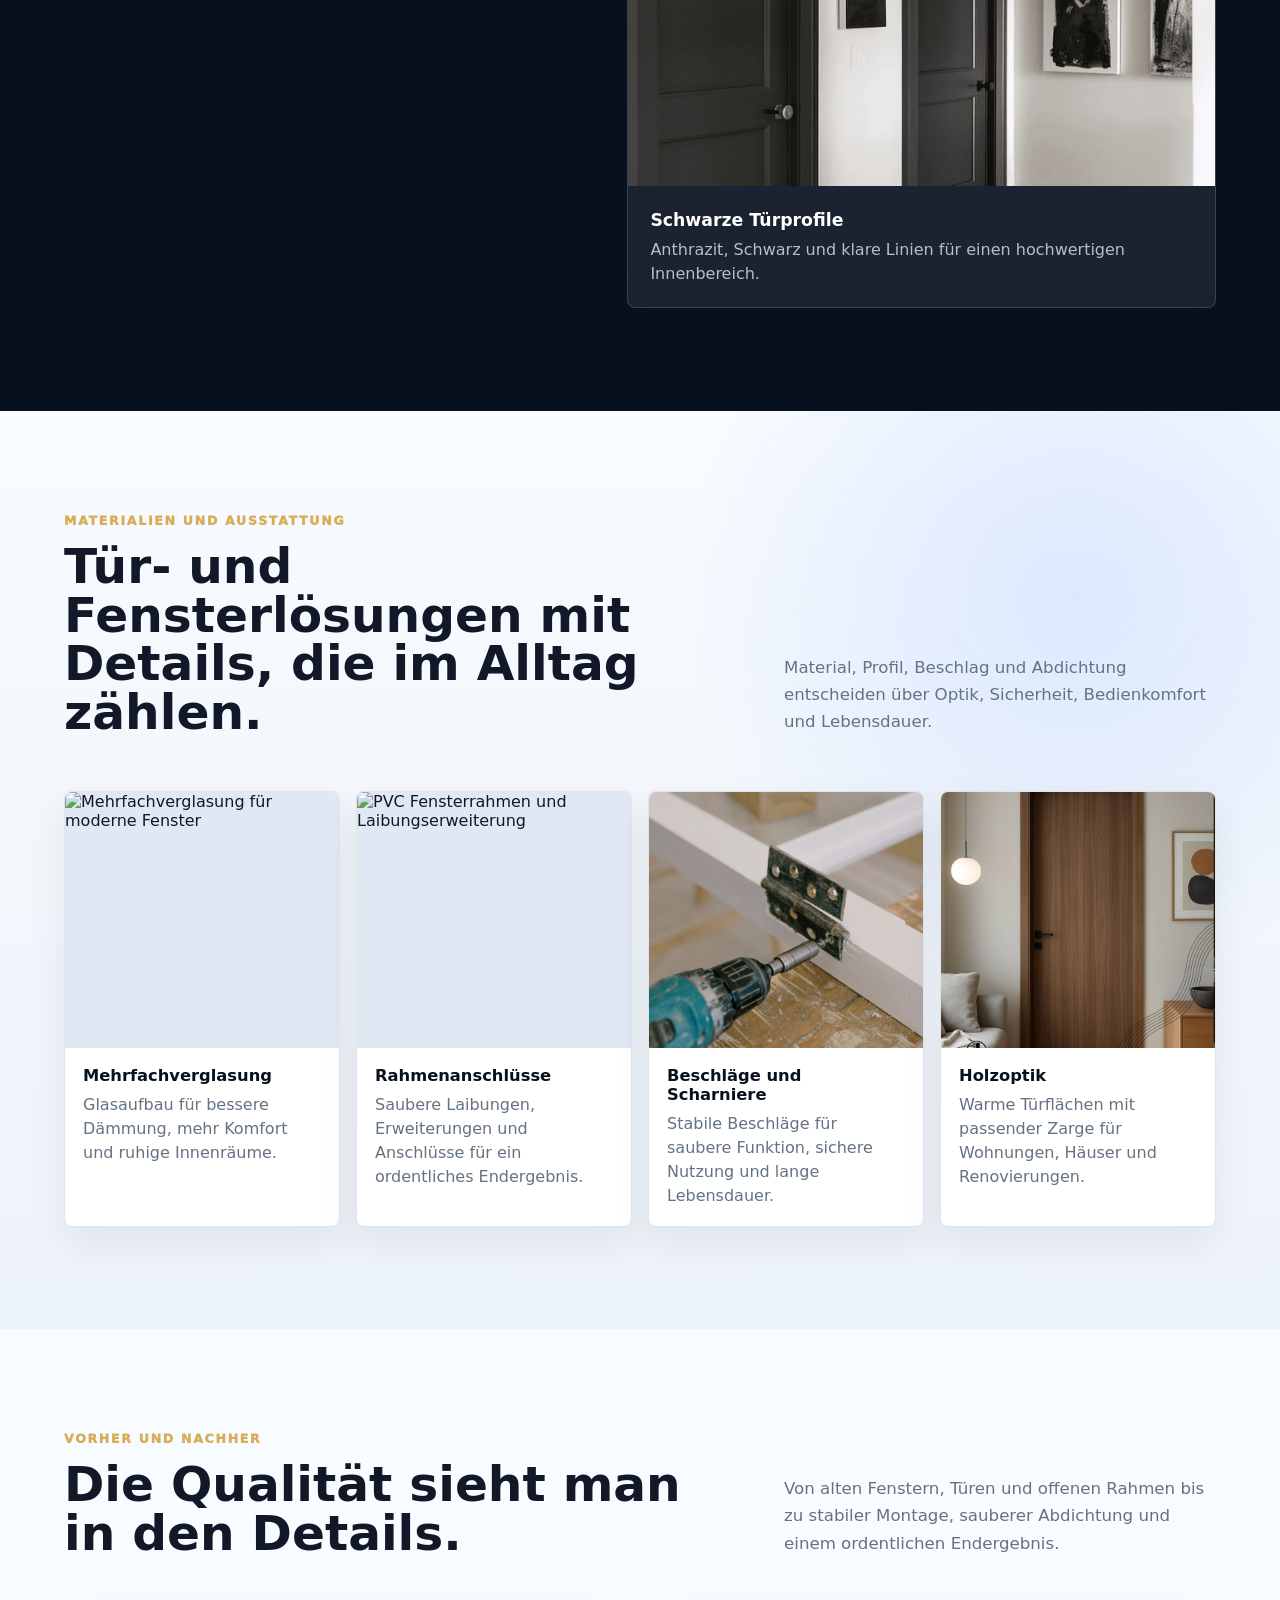
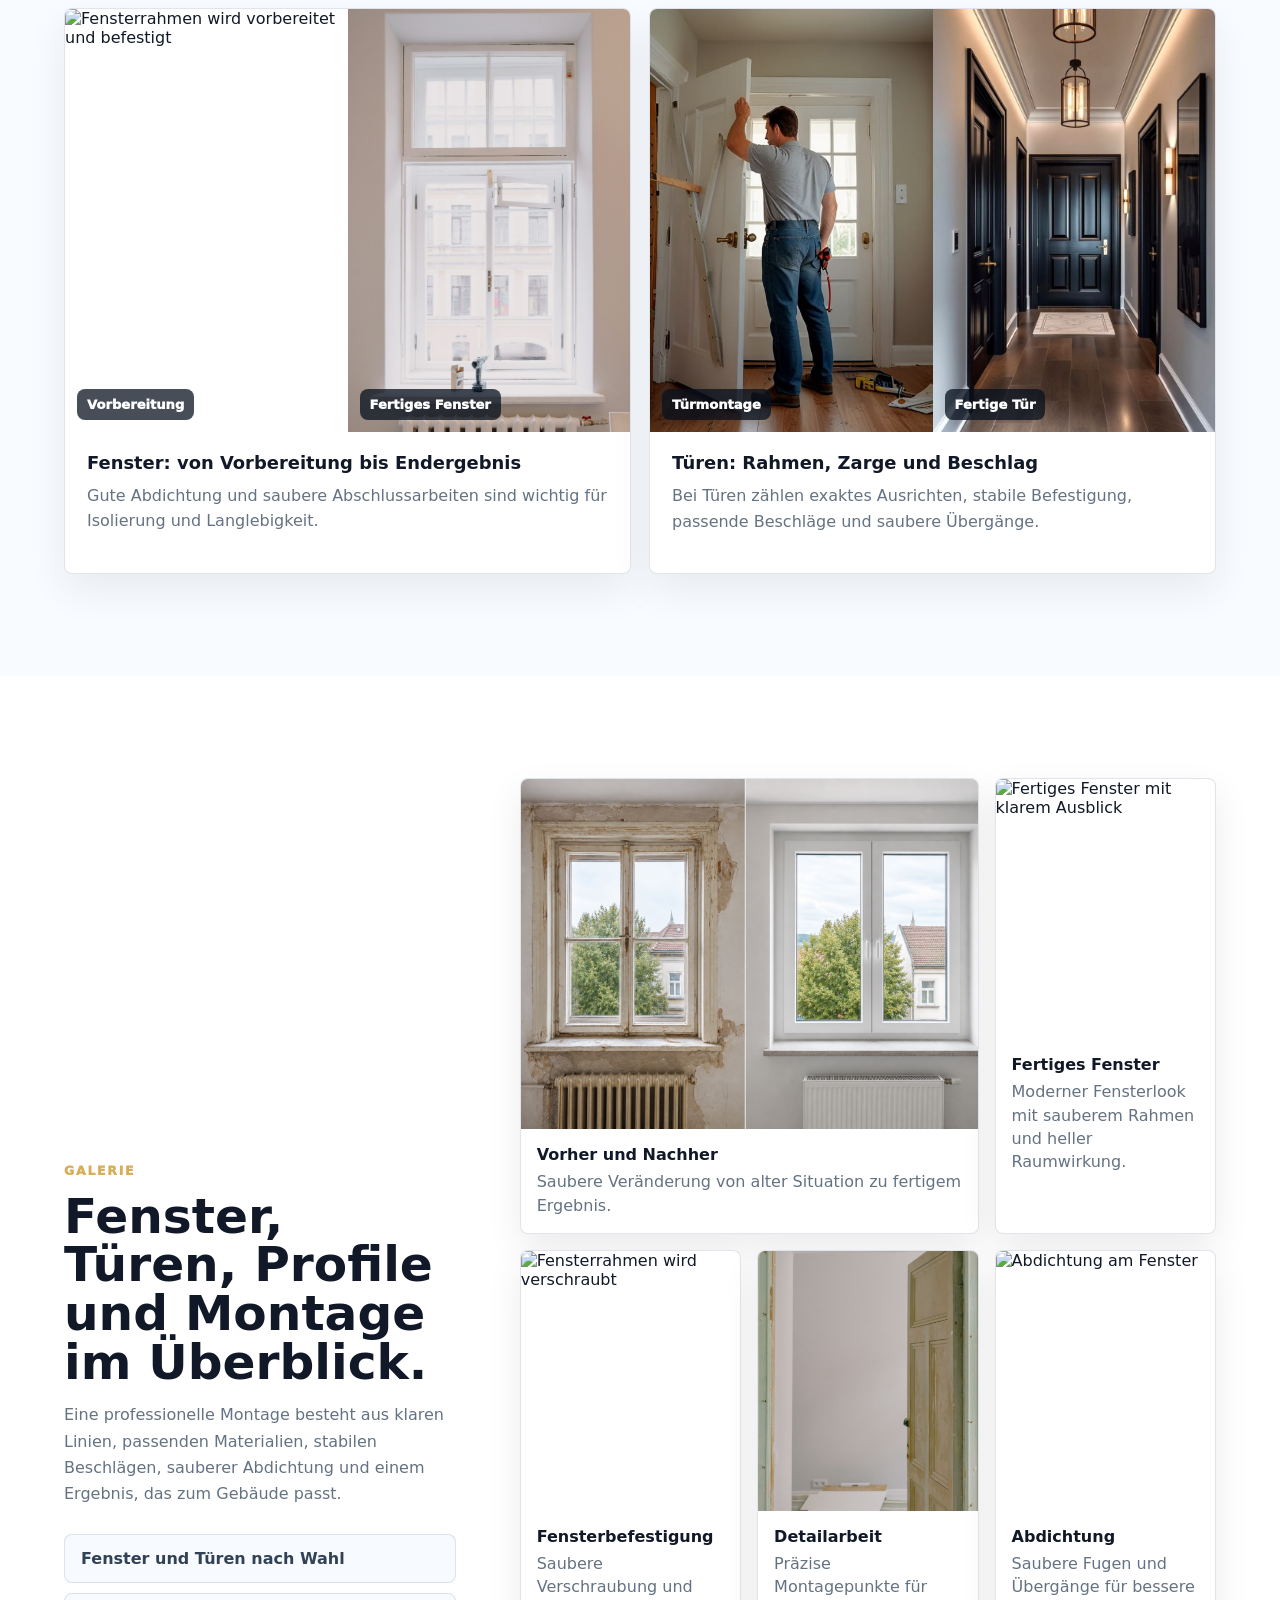
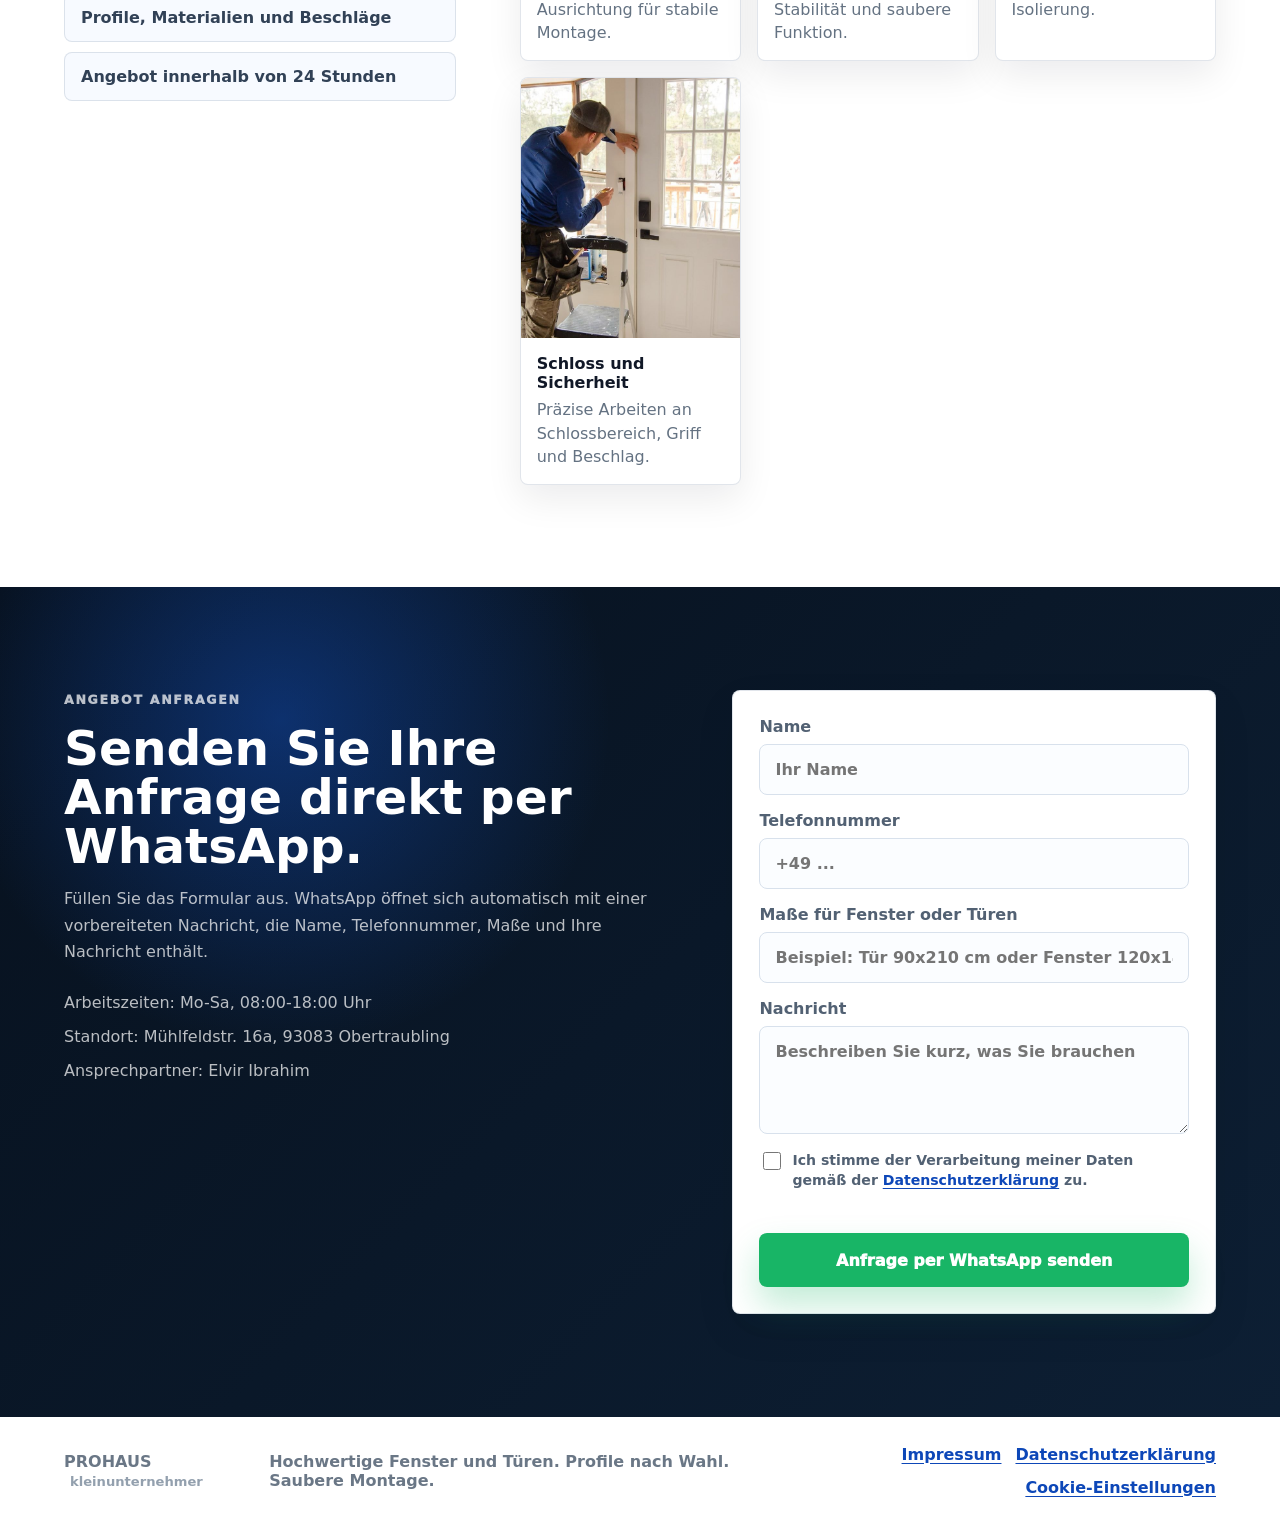
==== commit 914615b5: "Add files via upload" ====
--- a/index.html
+++ b/index.html
@@ -4,65 +4,71 @@
     <meta charset="utf-8">
     <meta name="viewport" content="width=device-width, initial-scale=1">
     <title>PROHAUS | Fenster, Türen und professionelle Montage</title>
-    <meta name="description" content="Professionelle Montage von Fenstern und Türen: PVC, Aluminium, Haustüren, Innentüren, Profile und Materialien nach Wahl. Angebot innerhalb von 24 Stunden.">
+    <meta name="description" content="Professionelle Montage von Fenstern und Türen: PVC, Aluminium, Holzoptik, Metallprofile, Haustüren, Innentüren und Zubehör. Angebot innerhalb von 24 Stunden.">
     <link rel="stylesheet" href="styles.css">
   </head>
   <body>
     <div class="topbar">
       <span>Angebot innerhalb von 24 Stunden</span>
       <span>Fenster und Türen nach Wahl</span>
-      <span>PVC, Aluminium, Haustüren, Innentüren und Zubehör</span>
+      <span>PVC, Aluminium, Holzoptik, Metall und Zubehör</span>
     </div>
     <header class="site-header">
       <a class="brand" href="#top" aria-label="PROHAUS Startseite"><img class="brand-logo" src="assets/prohaus-logo.png" alt="PROHAUS Fenster & Türen"></a>
-      <nav class="nav-links" aria-label="Hauptnavigation"><a href="#process">Ablauf</a><a href="#services">Leistungen</a><a href="#profiles">Profile</a><a href="#projects">Galerie</a><a href="#contact">Kontakt</a></nav>
+      <nav class="nav-links" aria-label="Hauptnavigation"><a href="#process">Ablauf</a><a href="#services">Leistungen</a><a href="#profiles">Profile</a><a href="#materials">Materialien</a><a href="#projects">Galerie</a><a href="#contact">Kontakt</a></nav>
       <div class="header-actions"><span class="owner-badge">Elvir Ibrahim</span><a class="phone" href="tel:+491736249526">+49 173 6249 526</a><a class="btn btn-header" href="#contact">Angebot anfragen</a></div>
     </header>
     <main id="top">
       <section class="hero">
         <div class="hero-copy">
           <p class="eyebrow">Fenster, Türen und saubere Montage</p>
-          <h1>Hochwertige Fenster und Türen, passend zu Ihrem Zuhause.</h1>
-          <p class="hero-subtitle">PROHAUS montiert Fenster, Haustüren und Innentüren mit passenden Profilen, Materialien und Beschlägen. Senden Sie Maße oder Fotos per WhatsApp und erhalten Sie ein klares Angebot innerhalb von 24 Stunden.</p>
+          <h1>Premium-Look für Fenster und Türen, sauber montiert.</h1>
+          <p class="hero-subtitle">PROHAUS montiert Fenster, Haustüren und Innentüren mit passenden Profilen, Materialien und Beschlägen. Von PVC und Aluminium bis Holzoptik, Anthrazit und modernen schwarzen Türprofilen.</p>
           <div class="hero-actions"><a class="btn btn-whatsapp" href="https://wa.me/491736249526?text=Hallo%2C%20ich%20m%C3%B6chte%20ein%20Angebot%20f%C3%BCr%20Fenster%20oder%20T%C3%BCren." target="_blank" rel="noopener">Angebot per WhatsApp anfragen</a><a class="btn btn-secondary" href="#projects">Galerie ansehen</a></div>
-          <div class="hero-metrics" aria-label="Vorteile"><div><strong>24h</strong><span>Antwortzeit für Angebote</span></div><div><strong>PVC</strong><span>Fensterprofile nach Wahl</span></div><div><strong>Türen</strong><span>Haustüren und Innentüren</span></div></div>
+          <div class="hero-metrics" aria-label="Vorteile"><div><strong>24h</strong><span>Antwortzeit für Angebote</span></div><div><strong>PVC/ALU</strong><span>Profile nach Wahl</span></div><div><strong>Türen</strong><span>Haustüren und Innentüren</span></div></div>
         </div>
         <div class="hero-showcase">
-          <div class="hero-photo" role="img" aria-label="Professionelle Fenster- und Türmontage"></div>
+          <div class="hero-photo" role="img" aria-label="Premium Türen und professionelle Montage"></div>
           <aside class="quote-card" aria-label="Schnelle Angebotsanfrage">
             <p><span class="status-dot"></span>Schnelle Angebotsanfrage</p>
-            <h2>Senden Sie Breite, Höhe und Fotos.</h2>
-            <ul><li>Fenster und Türen nach Maß</li><li>PVC, Aluminium, Holzoptik oder Sicherheitsausstattung</li><li>Angebot innerhalb von 24 Stunden</li></ul>
+            <h2>Senden Sie Maße, Fotos und gewünschtes Material.</h2>
+            <ul><li>Fenster und Türen nach Maß</li><li>PVC, Aluminium, Holzoptik, Metall</li><li>Angebot innerhalb von 24 Stunden</li></ul>
           </aside>
         </div>
       </section>
 
       <section class="section process" id="process" aria-labelledby="process-title">
         <div class="section-kicker">So erhalten Sie ein Angebot</div>
-        <div class="split-heading"><h2 id="process-title">Ein schneller Ablauf für Fenster, Haustüren und Innentüren.</h2><p>Senden Sie Fotos oder Maße, erhalten Sie eine passende Empfehlung für Profil, Material und Ausführung sowie ein transparentes Angebot für Lieferung und Montage.</p></div>
-        <div class="process-grid"><article><span>01</span><h3>Maße und Fotos senden</h3><p>Messen Sie Breite und Höhe oder senden Sie Fotos der Fenster, Türen oder Öffnungen, die ersetzt werden sollen.</p></article><article><span>02</span><h3>Material auswählen</h3><p>Wir empfehlen PVC, Aluminium, Holzoptik, Glasanteil, Beschläge und Türsysteme passend zu Bedarf, Optik und Preis.</p></article><article><span>03</span><h3>Angebot und Montage</h3><p>Sie erhalten ein klares Angebot mit Material, Montagepreis und dem nächstmöglichen Termin.</p></article></div>
+        <div class="split-heading"><h2 id="process-title">Ein klarer Ablauf für Fenster, Haustüren und Innentüren.</h2><p>Senden Sie Fotos oder Maße, erhalten Sie eine passende Empfehlung für Profil, Material und Ausführung sowie ein transparentes Angebot für Lieferung und Montage.</p></div>
+        <div class="process-grid"><article><span>01</span><h3>Maße und Fotos senden</h3><p>Messen Sie Breite und Höhe oder senden Sie Fotos der Fenster, Türen oder Öffnungen, die ersetzt werden sollen.</p></article><article><span>02</span><h3>Profil und Material wählen</h3><p>Wir empfehlen PVC, Aluminium, Holzoptik, Glasanteil, Beschläge und Türsysteme passend zu Objekt und Budget.</p></article><article><span>03</span><h3>Angebot und Termin</h3><p>Sie erhalten ein klares Angebot mit Material, Montagepreis und dem nächstmöglichen Termin.</p></article></div>
       </section>
 
       <section class="section services" id="services" aria-labelledby="services-title">
         <div class="section-kicker">Leistungen</div>
-        <div class="split-heading"><h2 id="services-title">Komplette Lösung für Fenster und Türen, vom Aufmaß bis zur finalen Montage.</h2><a class="text-link" href="#contact">Kostenlose Einschätzung anfragen</a></div>
-        <div class="service-board"><div class="service-image"><img src="assets/door-lock-installation.jfif" alt="Montage und Einstellung einer Eingangstür"></div><div class="service-list"><article><span>01</span><h3>PVC- und Aluminiumfenster</h3><p>Hochwertige Profile mit stabilem Beschlag, guter Isolierung und moderner Optik.</p></article><article><span>02</span><h3>Haustüren und Eingangstüren</h3><p>Stabile Türsysteme mit guter Abdichtung, sicherem Beschlag, Glasoptionen und moderner Oberfläche.</p></article><article><span>03</span><h3>Innentüren, Rahmen und Zargen</h3><p>Saubere Montage von Innentüren, Türrahmen und Zargen für Wohnungen, Häuser und Renovierungen.</p></article><article><span>04</span><h3>Demontage, Abdichtung und Zubehör</h3><p>Sorgfältiger Ausbau alter Elemente, präzises Einsetzen, Befestigen, Abdichten sowie Rollläden und Insektenschutz.</p></article></div></div>
+        <div class="split-heading"><h2 id="services-title">Komplette Lösung vom Aufmaß bis zur finalen Montage.</h2><a class="text-link" href="#contact">Kostenlose Einschätzung anfragen</a></div>
+        <div class="service-board"><div class="service-image"><img src="assets/installation-detail.png" alt="Professionelle Montage von Fenstern und Türen"></div><div class="service-list"><article><span>01</span><h3>PVC- und Aluminiumfenster</h3><p>Profile mit stabilem Beschlag, guter Isolierung, moderner Optik und sauberem Wandanschluss.</p></article><article><span>02</span><h3>Haustüren und Eingangstüren</h3><p>Türsysteme mit guter Abdichtung, sicherem Beschlag, Glasoptionen und hochwertiger Oberfläche.</p></article><article><span>03</span><h3>Innentüren, Rahmen und Zargen</h3><p>Saubere Montage von Innentüren, Türrahmen und Zargen für Wohnungen, Häuser und Renovierungen.</p></article><article><span>04</span><h3>Demontage, Abdichtung und Zubehör</h3><p>Sorgfältiger Ausbau alter Elemente, präzises Einsetzen, Abdichten sowie Rollläden und Insektenschutz.</p></article></div></div>
       </section>
 
       <section class="section profiles-section" id="profiles" aria-labelledby="profiles-title">
-        <div class="section-kicker">Profile und Materialien nach Wahl</div>
-        <div class="profiles-layout"><div><h2 id="profiles-title">Verschiedene Fenster- und Türsysteme für unterschiedliche Anforderungen.</h2><p>Profile, Materialien und Oberflächen werden nach Objekt, gewünschter Optik, Sicherheit, Isolierung und Preis ausgewählt. Möglich sind PVC-Profile, Aluminiumprofile, Premiumsysteme, Haustüren mit Glas, glatte moderne Türen, Holzoptik, Anthrazit, Weiß und weitere Optionen.</p></div><div class="profile-cards profile-cards-with-images"><article><img src="assets/real-installed-window.jpg" alt="Weißes PVC-Fensterprofil"><strong>PVC-Fensterprofile</strong><span>Praktische Wahl für Wärme- und Schalldämmung, geeignet für Wohnungen und Häuser.</span></article><article><img src="assets/door-wood-profile.jfif" alt="Holzoptik Innentür mit passender Zarge"><strong>Holzoptik und Furnier</strong><span>Warme Türflächen mit sauberer Zarge für moderne Wohnräume und Renovierungen.</span></article><article><img src="assets/door-black-modern-profile.jfif" alt="Schwarze moderne Türprofile"><strong>Schwarze Profile und moderne Türen</strong><span>Anthrazit, Schwarz und klare Linien für einen hochwertigen, modernen Innenbereich.</span></article><article><img src="assets/door-black-premium-hall.jfif" alt="Premium Innentüren in Schwarz"><strong>Premium-Materialien</strong><span>Glatte oder profilierte Türblätter, stabile Rahmen, hochwertige Beschläge und passende Oberflächen.</span></article></div></div>
+        <div class="section-kicker">Profile nach Wahl</div>
+        <div class="profiles-layout"><div><h2 id="profiles-title">Fenster- und Türprofile für unterschiedliche Anforderungen.</h2><p>Profile und Oberflächen werden nach Objekt, gewünschter Optik, Sicherheit, Isolierung und Preis ausgewählt. Möglich sind PVC-Profile, Aluminiumprofile, Premiumsysteme, Haustüren mit Glas, glatte moderne Türen, Holzoptik, Anthrazit, Weiß und weitere Optionen.</p></div><div class="profile-cards profile-cards-with-images"><article><img src="assets/window-profile-types.jpeg" alt="Fensterprofile in Weiß, Holzoptik und Dunkelbraun"><strong>Profile nach Wahl</strong><span>PVC, Holzoptik und moderne Oberflächen für unterschiedliche Häuser, Wohnungen und Budgets.</span></article><article><img src="assets/window-pvc-aluminium.jfif" alt="PVC- und Aluminiumfenster im Vergleich"><strong>PVC und Aluminium</strong><span>Stabile Systeme mit moderner Optik, guter Dämmung und langlebiger Nutzung.</span></article><article><img src="assets/door-material-types.jpg" alt="Verschiedene Türmaterialien und Oberflächen"><strong>Türmaterialien</strong><span>Holzoptik, Metall, Glasdetails und moderne Oberflächen passend zum Innenbereich.</span></article><article><img src="assets/door-black-modern-profile.jfif" alt="Schwarze moderne Türprofile"><strong>Schwarze Türprofile</strong><span>Anthrazit, Schwarz und klare Linien für einen hochwertigen Innenbereich.</span></article></div></div>
+      </section>
+
+      <section class="section materials-section" id="materials" aria-labelledby="materials-title">
+        <div class="section-kicker">Materialien und Ausstattung</div>
+        <div class="split-heading"><h2 id="materials-title">Tür- und Fensterlösungen mit Details, die im Alltag zählen.</h2><p>Material, Profil, Beschlag und Abdichtung entscheiden über Optik, Sicherheit, Bedienkomfort und Lebensdauer.</p></div>
+        <div class="materials-grid"><article><img src="assets/window-double-glazing.jfif" alt="Mehrfachverglasung für moderne Fenster"><div><strong>Mehrfachverglasung</strong><span>Glasaufbau für bessere Dämmung, mehr Komfort und ruhige Innenräume.</span></div></article><article><img src="assets/window-jamb-extension.jfif" alt="PVC Fensterrahmen und Laibungserweiterung"><div><strong>Rahmenanschlüsse</strong><span>Saubere Laibungen, Erweiterungen und Anschlüsse für ein ordentliches Endergebnis.</span></div></article><article><img src="assets/real-window-install-extra2.jpg" alt="Beschlag und Scharnierdetail"><div><strong>Beschläge und Scharniere</strong><span>Stabile Beschläge für saubere Funktion, sichere Nutzung und lange Lebensdauer.</span></div></article><article><img src="assets/door-wood-profile.jfif" alt="Holzoptik Innentür mit passender Zarge"><div><strong>Holzoptik</strong><span>Warme Türflächen mit passender Zarge für Wohnungen, Häuser und Renovierungen.</span></div></article></div>
       </section>
 
       <section class="section before-after" aria-labelledby="before-after-title">
         <div class="section-kicker">Vorher und Nachher</div>
         <div class="split-heading"><h2 id="before-after-title">Die Qualität sieht man in den Details.</h2><p>Von alten Fenstern, Türen und offenen Rahmen bis zu stabiler Montage, sauberer Abdichtung und einem ordentlichen Endergebnis.</p></div>
-        <div class="comparison-grid"><article><div class="comparison-pair"><figure><img src="assets/real-window-sealing.jpg" alt="Fenster in Vorbereitung und Abdichtung"><figcaption>Vorher / Vorbereitung</figcaption></figure><figure><img src="assets/real-installed-window.jpg" alt="Fertig montiertes Fenster"><figcaption>Nachher / Fenster</figcaption></figure></div><h3>Fenster: von Vorbereitung bis Endergebnis</h3><p>Gute Abdichtung und saubere Abschlussarbeiten sind wichtig für Isolierung und Langlebigkeit.</p></article><article><div class="comparison-pair"><figure><img src="assets/door-installation-room.jfif" alt="Innentür wird montiert"><figcaption>Montage</figcaption></figure><figure><img src="assets/door-black-modern-profile.jfif" alt="Fertige schwarze Innentüren"><figcaption>Fertige Tür</figcaption></figure></div><h3>Türen: Rahmen, Zarge und Beschlag</h3><p>Bei Türen zählen exaktes Ausrichten, stabile Befestigung, passende Beschläge und saubere Übergänge.</p></article></div>
+        <div class="comparison-grid"><article><div class="comparison-pair"><figure><img src="assets/real-window-drill.jpg" alt="Fensterrahmen wird vorbereitet und befestigt"><figcaption>Vorbereitung</figcaption></figure><figure><img src="assets/real-installed-window.jpg" alt="Fertig montiertes Fenster"><figcaption>Fertiges Fenster</figcaption></figure></div><h3>Fenster: von Vorbereitung bis Endergebnis</h3><p>Gute Abdichtung und saubere Abschlussarbeiten sind wichtig für Isolierung und Langlebigkeit.</p></article><article><div class="comparison-pair"><figure><img src="assets/door-installation-room.jfif" alt="Innentür wird montiert"><figcaption>Türmontage</figcaption></figure><figure><img src="assets/door-black-premium-hall.jfif" alt="Fertige schwarze Premium-Türen im Flur"><figcaption>Fertige Tür</figcaption></figure></div><h3>Türen: Rahmen, Zarge und Beschlag</h3><p>Bei Türen zählen exaktes Ausrichten, stabile Befestigung, passende Beschläge und saubere Übergänge.</p></article></div>
       </section>
 
       <section class="section project-section" id="projects" aria-labelledby="projects-title">
-        <div class="project-copy"><div class="section-kicker">Galerie</div><h2 id="projects-title">Sehen Sie Qualität bei Fenstern, Türen und Montage.</h2><p>Entscheidend sind nicht nur Rahmen und Glas. Wichtig sind Profil, Türblatt, Zarge, Beschlag, Abdichtung, Ausrichtung und saubere Verarbeitung.</p><div class="proof-list"><span>Fenster und Türen nach Wahl</span><span>Hohe Qualität und sichere Montage</span><span>Angebot innerhalb von 24 Stunden</span></div></div>
-        <div class="project-gallery"><article><img src="assets/real-installed-window.jpg" alt="Fertig montiertes Fenster"><div><strong>Fertiges Fenster</strong><span>Klarer Blick auf Fenster, Rahmen und Abschluss.</span></div></article><article><img src="assets/door-lock-installation.jfif" alt="Montage einer Eingangstür"><div><strong>Eingangstür einstellen</strong><span>Präzise Arbeiten an Schlossbereich, Rahmen und Türblatt.</span></div></article><article><img src="assets/door-installation-room.jfif" alt="Innentür Montage"><div><strong>Innentür montieren</strong><span>Türblatt, Zarge und Öffnung werden sauber ausgerichtet.</span></div></article><article><img src="assets/door-wood-profile.jfif" alt="Holzoptik Innentür"><div><strong>Holzoptik und Zarge</strong><span>Warme Oberfläche, passender Rahmen und ruhiger Wohnraum-Look.</span></div></article><article><img src="assets/door-black-premium-hall.jfif" alt="Schwarze Premium Türen im Flur"><div><strong>Premium-Türen</strong><span>Schwarze Türblätter und passende Profile für einen hochwertigen Eindruck.</span></div></article><article><img src="assets/door-black-modern-profile.jfif" alt="Moderne schwarze Türen"><div><strong>Moderne Profile</strong><span>Klare Linien, dunkle Oberfläche und sauberer Wandanschluss.</span></div></article><article><img src="assets/real-window-install-extra2.jpg" alt="Beschlag und Scharnier"><div><strong>Beschlag und Scharnier</strong><span>Details, die Stabilität, Bedienung und Lebensdauer beeinflussen.</span></div></article><article><img src="assets/real-window-sealing.jpg" alt="Abdichtung am Fenster"><div><strong>Abdichtung</strong><span>Saubere Fugen und Übergänge für bessere Isolierung.</span></div></article></div>
+        <div class="project-copy"><div class="section-kicker">Galerie</div><h2 id="projects-title">Fenster, Türen, Profile und Montage im Überblick.</h2><p>Eine professionelle Montage besteht aus klaren Linien, passenden Materialien, stabilen Beschlägen, sauberer Abdichtung und einem Ergebnis, das zum Gebäude passt.</p><div class="proof-list"><span>Fenster und Türen nach Wahl</span><span>Profile, Materialien und Beschläge</span><span>Angebot innerhalb von 24 Stunden</span></div></div>
+        <div class="project-gallery project-gallery-featured"><article class="wide"><img src="assets/before-after.png" alt="Vorher-Nachher Beispiel für Fenster und Montage"><div><strong>Vorher und Nachher</strong><span>Saubere Veränderung von alter Situation zu fertigem Ergebnis.</span></div></article><article><img src="assets/window-finished-view.jfif" alt="Fertiges Fenster mit klarem Ausblick"><div><strong>Fertiges Fenster</strong><span>Moderner Fensterlook mit sauberem Rahmen und heller Raumwirkung.</span></div></article><article><img src="assets/real-window-install-extra1.jpg" alt="Fensterrahmen wird verschraubt"><div><strong>Fensterbefestigung</strong><span>Saubere Verschraubung und Ausrichtung für stabile Montage.</span></div></article><article><img src="assets/real-window-install-extra3.jpg" alt="Fenstermontage Detailarbeit"><div><strong>Detailarbeit</strong><span>Präzise Montagepunkte für Stabilität und saubere Funktion.</span></div></article><article><img src="assets/real-window-sealing.jpg" alt="Abdichtung am Fenster"><div><strong>Abdichtung</strong><span>Saubere Fugen und Übergänge für bessere Isolierung.</span></div></article><article><img src="assets/door-lock-installation.jfif" alt="Schlossbereich einer Tür bei der Montage"><div><strong>Schloss und Sicherheit</strong><span>Präzise Arbeiten an Schlossbereich, Griff und Beschlag.</span></div></article></div>
       </section>
 
       <section class="section conversion" id="contact" aria-labelledby="contact-title">
--- a/styles.css
+++ b/styles.css
@@ -298,7 +298,7 @@
   border-radius: var(--radius);
   background:
     linear-gradient(180deg, rgba(7, 17, 30, 0), rgba(7, 17, 30, 0.2)),
-    url("assets/real-installed-window.jpg") center / cover;
+    url("assets/hero-window.png") center / cover;
   box-shadow: 0 32px 90px rgba(0, 0, 0, 0.42);
 }
 
@@ -537,8 +537,11 @@
 
 .profile-cards-with-images img {
   width: 100%;
-  height: 150px;
+  height: clamp(260px, 22vw, 340px);
+  padding: 0;
+  background: #dfe8f3;
   object-fit: cover;
+  object-position: center;
 }
 
 .profile-cards-with-images strong,
@@ -553,6 +556,53 @@
 
 .profile-cards-with-images span {
   padding-bottom: 20px;
+}
+
+.materials-section {
+  background:
+    radial-gradient(circle at 84% 20%, rgba(23, 105, 255, 0.12), transparent 30%),
+    linear-gradient(180deg, #f8fbff 0%, #edf3fa 100%);
+}
+
+.materials-grid {
+  display: grid;
+  grid-template-columns: repeat(4, minmax(0, 1fr));
+  gap: 16px;
+  max-width: 1280px;
+  margin: 38px auto 0;
+}
+
+.materials-grid article {
+  overflow: hidden;
+  border: 1px solid var(--line);
+  border-radius: var(--radius);
+  background: var(--white);
+  box-shadow: 0 16px 42px rgba(7, 17, 30, 0.07);
+}
+
+.materials-grid img {
+  width: 100%;
+  height: clamp(250px, 20vw, 320px);
+  padding: 0;
+  background: #dfe8f3;
+  object-fit: cover;
+  object-position: center;
+}
+
+.materials-grid div {
+  display: grid;
+  gap: 8px;
+  padding: 18px;
+}
+
+.materials-grid strong {
+  color: var(--charcoal);
+  font-size: 1.02rem;
+}
+
+.materials-grid span {
+  color: var(--muted);
+  line-height: 1.5;
 }
 
 .before-after {
@@ -650,6 +700,11 @@
   gap: 16px;
 }
 
+.project-gallery-featured {
+  grid-auto-flow: dense;
+  grid-template-columns: repeat(3, minmax(0, 1fr));
+}
+
 .project-gallery article {
   overflow: hidden;
   border: 1px solid var(--line);
@@ -658,10 +713,19 @@
   box-shadow: 0 14px 36px rgba(7, 17, 30, 0.08);
 }
 
+.project-gallery article.wide {
+  grid-column: span 2;
+}
+
 .project-gallery img {
   width: 100%;
-  height: 230px;
+  height: 260px;
   object-fit: cover;
+  object-position: center;
+}
+
+.project-gallery article.wide img {
+  height: 350px;
 }
 
 .project-gallery div {
@@ -945,8 +1009,13 @@
   .service-board,
   .profiles-layout,
   .project-section,
+  .materials-grid,
   .conversion-card {
     grid-template-columns: 1fr;
+  }
+
+  .project-gallery-featured {
+    grid-template-columns: repeat(2, minmax(0, 1fr));
   }
 
   .hero {
@@ -1053,6 +1122,10 @@
     grid-template-columns: 1fr;
   }
 
+  .materials-grid {
+    grid-template-columns: 1fr;
+  }
+
   .comparison-grid,
   .comparison-pair {
     grid-template-columns: 1fr;
@@ -1060,6 +1133,19 @@
 
   .project-gallery img {
     height: 260px;
+  }
+
+  .project-gallery article.wide {
+    grid-column: span 1;
+  }
+
+  .project-gallery article.wide img {
+    height: 280px;
+  }
+
+  .profile-cards-with-images img,
+  .materials-grid img {
+    height: 300px;
   }
 
   .site-footer {
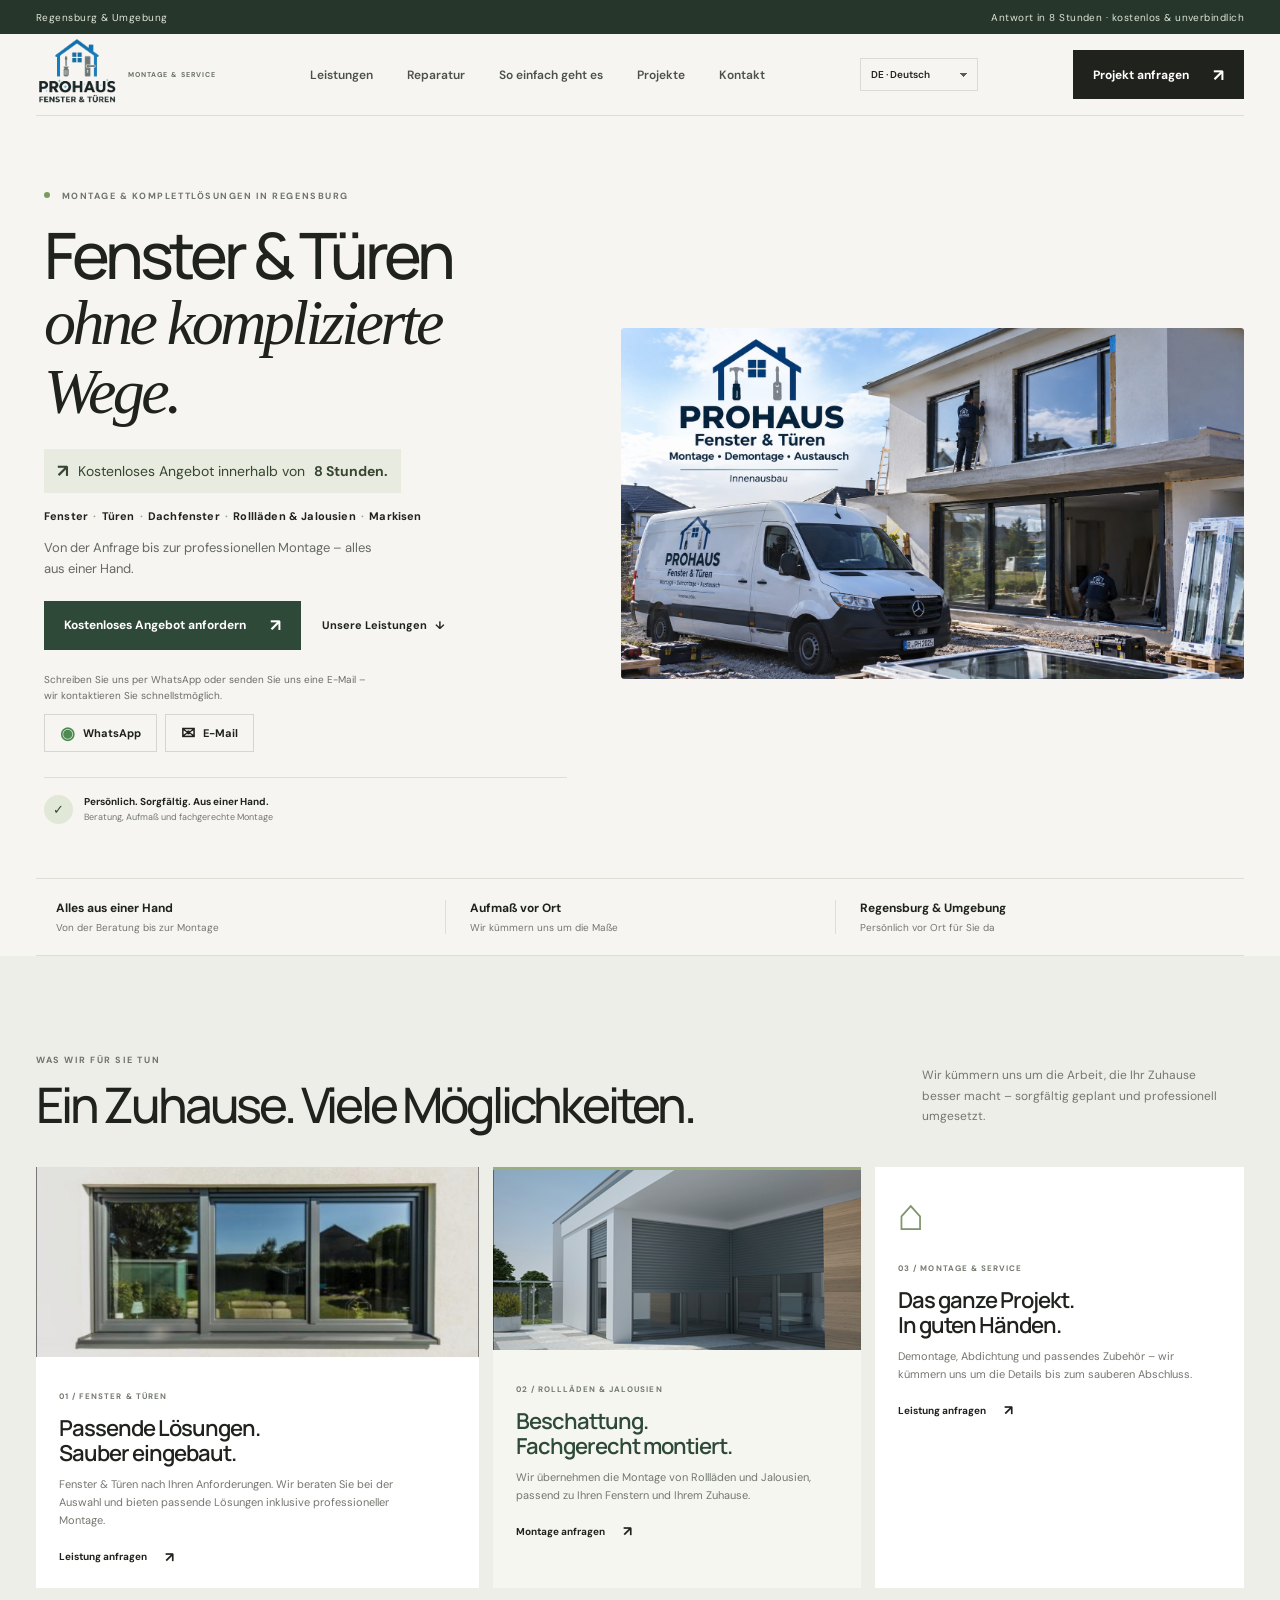
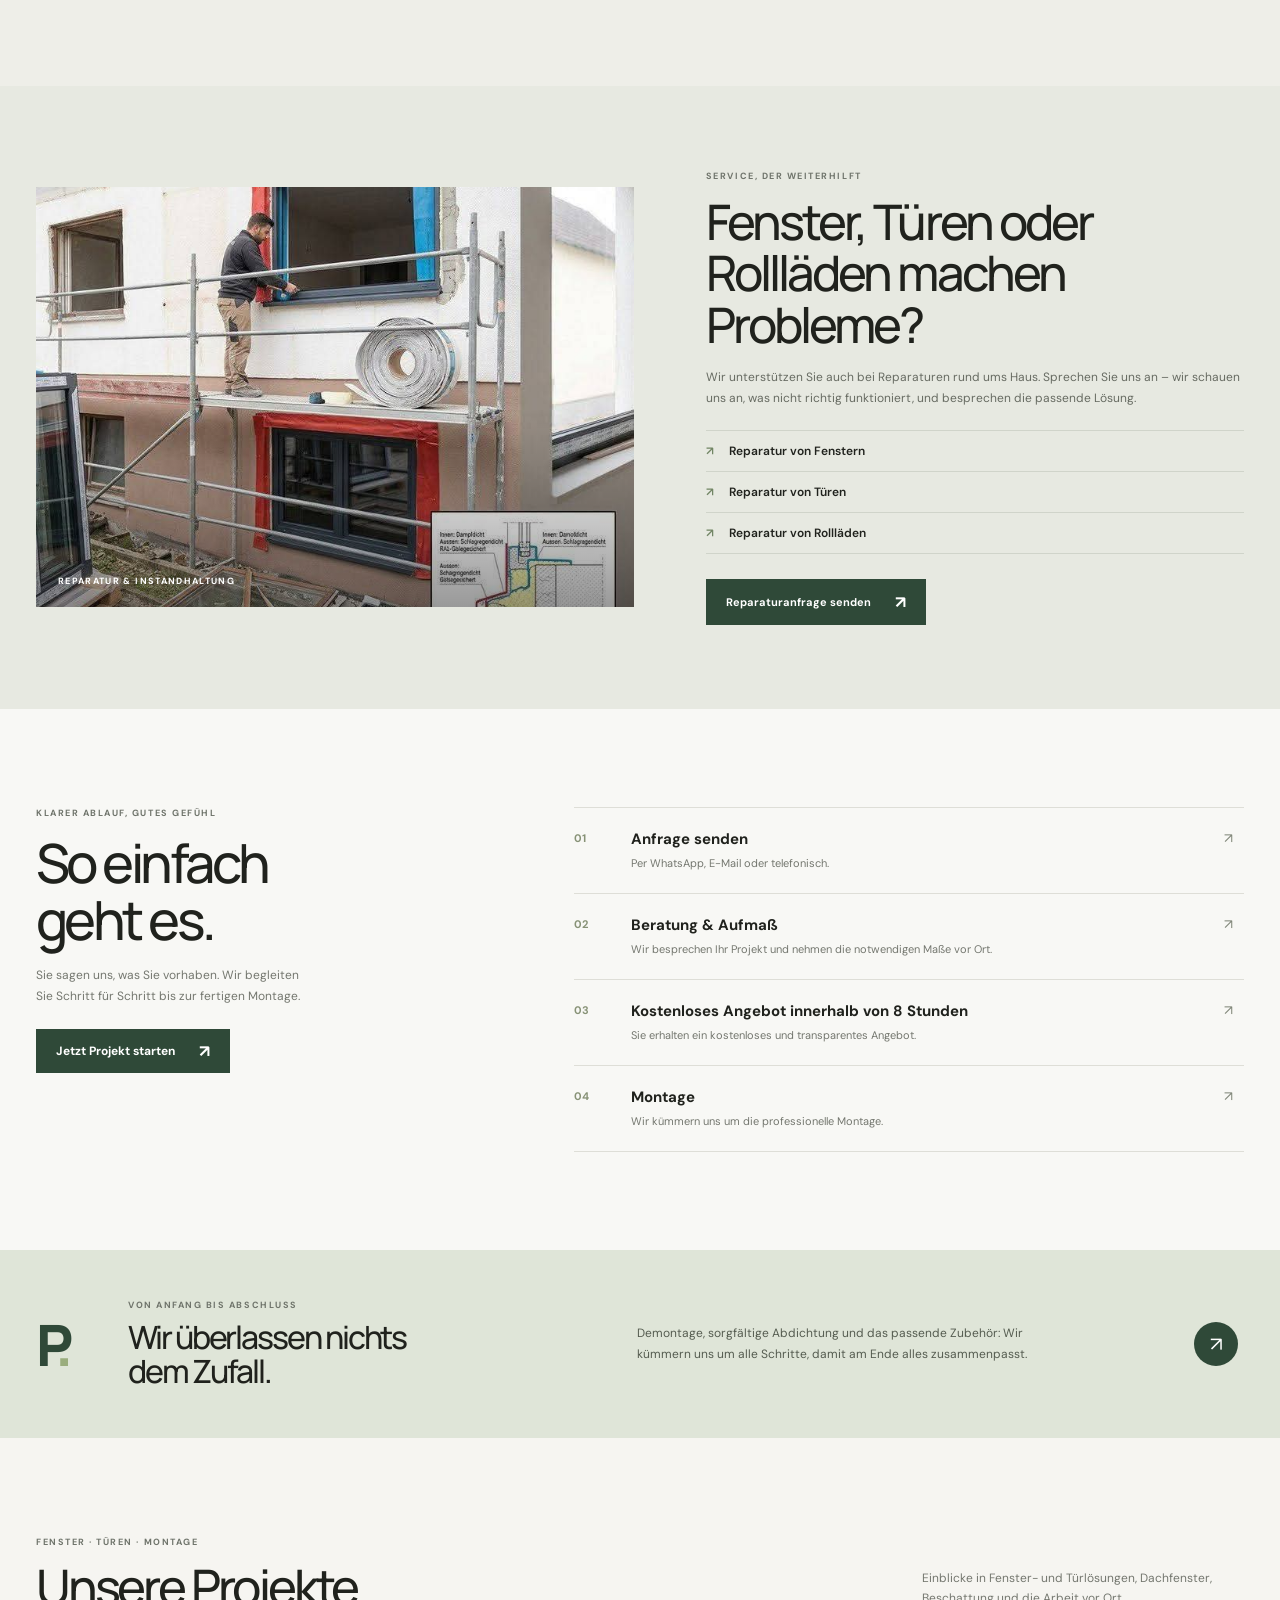
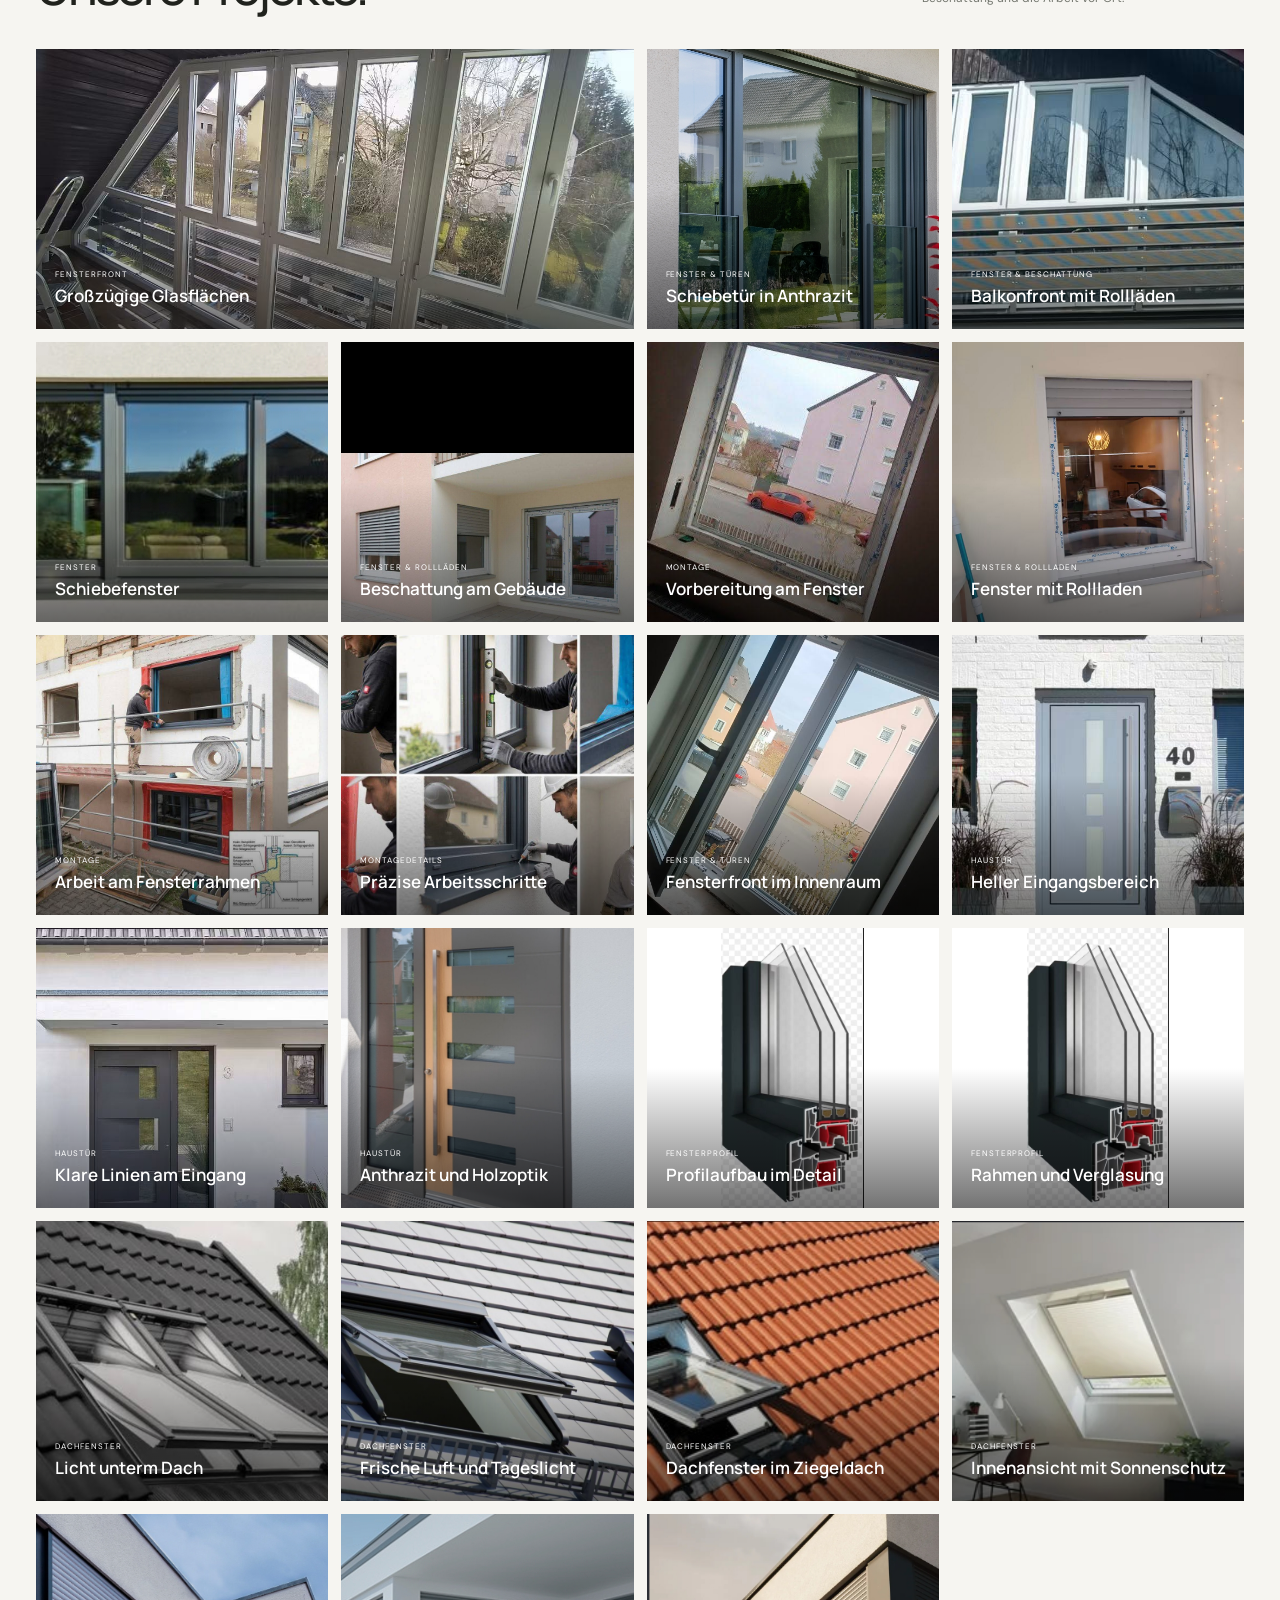
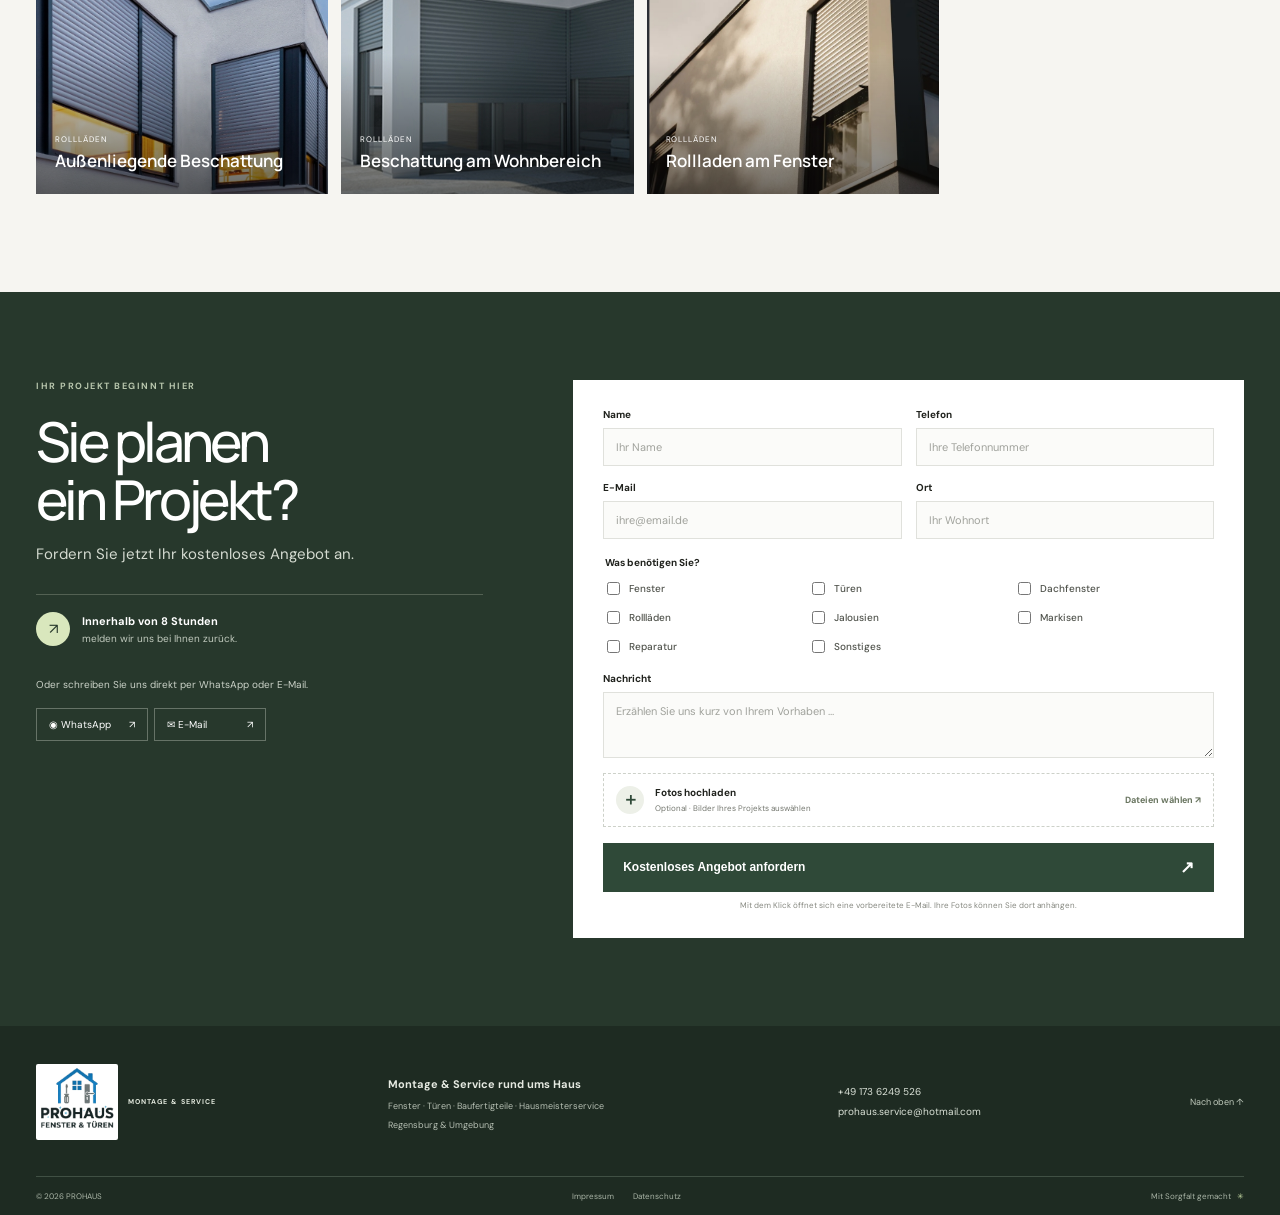
==== commit 33cfee6b: "Replace site with multilingual PROHAUS website" ====
--- a/index.html
+++ b/index.html
@@ -1,83 +1,89 @@
 <!doctype html>
 <html lang="de">
-  <head>
-    <meta charset="utf-8">
-    <meta name="viewport" content="width=device-width, initial-scale=1">
-    <title>PROHAUS | Fenster, Türen und professionelle Montage</title>
-    <meta name="description" content="Professionelle Montage von Fenstern und Türen: PVC, Aluminium, Holzoptik, Metallprofile, Haustüren, Innentüren und Zubehör. Angebot innerhalb von 24 Stunden.">
-    <link rel="stylesheet" href="styles.css">
-  </head>
-  <body>
-    <div class="topbar">
-      <span>Angebot innerhalb von 24 Stunden</span>
-      <span>Fenster und Türen nach Wahl</span>
-      <span>PVC, Aluminium, Holzoptik, Metall und Zubehör</span>
-    </div>
-    <header class="site-header">
-      <a class="brand" href="#top" aria-label="PROHAUS Startseite"><img class="brand-logo" src="assets/prohaus-logo.png" alt="PROHAUS Fenster & Türen"></a>
-      <nav class="nav-links" aria-label="Hauptnavigation"><a href="#process">Ablauf</a><a href="#services">Leistungen</a><a href="#profiles">Profile</a><a href="#materials">Materialien</a><a href="#projects">Galerie</a><a href="#contact">Kontakt</a></nav>
-      <div class="header-actions"><span class="owner-badge">Elvir Ibrahim</span><a class="phone" href="tel:+491736249526">+49 173 6249 526</a><a class="btn btn-header" href="#contact">Angebot anfragen</a></div>
-    </header>
-    <main id="top">
-      <section class="hero">
-        <div class="hero-copy">
-          <p class="eyebrow">Fenster, Türen und saubere Montage</p>
-          <h1>Premium-Look für Fenster und Türen, sauber montiert.</h1>
-          <p class="hero-subtitle">PROHAUS montiert Fenster, Haustüren und Innentüren mit passenden Profilen, Materialien und Beschlägen. Von PVC und Aluminium bis Holzoptik, Anthrazit und modernen schwarzen Türprofilen.</p>
-          <div class="hero-actions"><a class="btn btn-whatsapp" href="https://wa.me/491736249526?text=Hallo%2C%20ich%20m%C3%B6chte%20ein%20Angebot%20f%C3%BCr%20Fenster%20oder%20T%C3%BCren." target="_blank" rel="noopener">Angebot per WhatsApp anfragen</a><a class="btn btn-secondary" href="#projects">Galerie ansehen</a></div>
-          <div class="hero-metrics" aria-label="Vorteile"><div><strong>24h</strong><span>Antwortzeit für Angebote</span></div><div><strong>PVC/ALU</strong><span>Profile nach Wahl</span></div><div><strong>Türen</strong><span>Haustüren und Innentüren</span></div></div>
-        </div>
-        <div class="hero-showcase">
-          <div class="hero-photo" role="img" aria-label="Premium Türen und professionelle Montage"></div>
-          <aside class="quote-card" aria-label="Schnelle Angebotsanfrage">
-            <p><span class="status-dot"></span>Schnelle Angebotsanfrage</p>
-            <h2>Senden Sie Maße, Fotos und gewünschtes Material.</h2>
-            <ul><li>Fenster und Türen nach Maß</li><li>PVC, Aluminium, Holzoptik, Metall</li><li>Angebot innerhalb von 24 Stunden</li></ul>
-          </aside>
-        </div>
-      </section>
+<head>
+  <meta charset="utf-8">
+  <meta name="viewport" content="width=device-width, initial-scale=1">
+  <meta name="theme-color" content="#f6f5f1">
+  <meta name="description" content="PROHAUS – Montage & Service rund ums Haus in Regensburg und Umgebung. Kostenloses Angebot innerhalb von 8 Stunden.">
+  <title>PROHAUS — Montage & Service rund ums Haus</title>
+  <link rel="preconnect" href="https://fonts.googleapis.com">
+  <link rel="preconnect" href="https://fonts.gstatic.com" crossorigin>
+  <link href="https://fonts.googleapis.com/css2?family=DM+Sans:wght@400;500;600;700&family=Manrope:wght@400;500;600;700;800&display=swap" rel="stylesheet">
+  <link rel="stylesheet" href="styles.css">
+</head>
+<body>
+  <div class="topline"><div class="wrap topline-inner"><span>Regensburg & Umgebung</span><span>Antwort in 8 Stunden · kostenlos & unverbindlich</span></div></div>
+  <header class="header wrap">
+    <a class="brand" href="#start" aria-label="PROHAUS Startseite"><img class="brand-logo-image" src="assets/prohaus-logo-transparent.png" alt="PROHAUS Fenster & Türen"><span class="brand-tagline">MONTAGE & SERVICE</span></a>
+    <button class="menu-toggle" aria-label="Menü öffnen" aria-expanded="false">☰</button>
+    <nav class="nav"><a href="#leistungen">Leistungen</a><a href="#reparatur">Reparatur</a><a href="#ablauf">So einfach geht es</a><a href="#projekte">Projekte</a><a href="#kontakt">Kontakt</a></nav>
+    <label class="language-picker"><span class="sr-only">Sprache wählen</span><select class="language-select" aria-label="Sprache wählen"><option value="de">DE · Deutsch</option><option value="mk">MK · Македонски</option><option value="sq">SQ · Shqip</option></select></label>
+    <a class="button button-dark header-cta" href="#kontakt">Projekt anfragen <span>↗</span></a>
+  </header>
 
-      <section class="section process" id="process" aria-labelledby="process-title">
-        <div class="section-kicker">So erhalten Sie ein Angebot</div>
-        <div class="split-heading"><h2 id="process-title">Ein klarer Ablauf für Fenster, Haustüren und Innentüren.</h2><p>Senden Sie Fotos oder Maße, erhalten Sie eine passende Empfehlung für Profil, Material und Ausführung sowie ein transparentes Angebot für Lieferung und Montage.</p></div>
-        <div class="process-grid"><article><span>01</span><h3>Maße und Fotos senden</h3><p>Messen Sie Breite und Höhe oder senden Sie Fotos der Fenster, Türen oder Öffnungen, die ersetzt werden sollen.</p></article><article><span>02</span><h3>Profil und Material wählen</h3><p>Wir empfehlen PVC, Aluminium, Holzoptik, Glasanteil, Beschläge und Türsysteme passend zu Objekt und Budget.</p></article><article><span>03</span><h3>Angebot und Termin</h3><p>Sie erhalten ein klares Angebot mit Material, Montagepreis und dem nächstmöglichen Termin.</p></article></div>
-      </section>
+  <main>
+    <section class="hero wrap" id="start">
+      <div class="hero-copy">
+        <p class="eyebrow"><i></i> MONTAGE & KOMPLETTLÖSUNGEN IN REGENSBURG</p>
+        <h1>Fenster & Türen<br><em>ohne komplizierte Wege.</em></h1>
+        <p class="hero-promise"><span class="clock">↗</span> Kostenloses Angebot innerhalb von <strong>8 Stunden.</strong></p>
+        <p class="service-line">Fenster <b>·</b> Türen <b>·</b> Dachfenster <b>·</b> Rollläden & Jalousien <b>·</b> Markisen</p>
+        <p class="hero-desc">Von der Anfrage bis zur professionellen Montage – alles aus einer Hand.</p>
+        <div class="hero-actions"><a class="button button-green" href="#kontakt">Kostenloses Angebot anfordern <span>↗</span></a><a class="text-link" href="#leistungen">Unsere Leistungen <span>↓</span></a></div>
+        <p class="direct-copy">Schreiben Sie uns per WhatsApp oder senden Sie uns eine E-Mail –<br class="desktop"> wir kontaktieren Sie schnellstmöglich.</p>
+        <div class="contact-actions"><a class="button button-outline" href="https://wa.me/491736249526?text=Hallo%20PROHAUS%2C%20ich%20interessiere%20mich%20f%C3%BCr%20ein%20kostenloses%20Angebot." target="_blank" rel="noreferrer"><span class="whatsapp">◉</span> WhatsApp</a><a class="button button-outline" href="mailto:prohaus.service@hotmail.com"><span>✉</span> E-Mail</a></div>
+        <div class="trust"><span class="trust-icon">✓</span><span><strong>Persönlich. Sorgfältig. Aus einer Hand.</strong><small>Beratung, Aufmaß und fachgerechte Montage</small></span></div>
+      </div>
+      <div class="hero-visual"><img class="hero-image" src="assets/prohaus-construction-hero.jpeg" alt="PROHAUS Monteure bauen Fenster in einem Neubau ein"></div>
+    </section>
 
-      <section class="section services" id="services" aria-labelledby="services-title">
-        <div class="section-kicker">Leistungen</div>
-        <div class="split-heading"><h2 id="services-title">Komplette Lösung vom Aufmaß bis zur finalen Montage.</h2><a class="text-link" href="#contact">Kostenlose Einschätzung anfragen</a></div>
-        <div class="service-board"><div class="service-image"><img src="assets/installation-detail.png" alt="Professionelle Montage von Fenstern und Türen"></div><div class="service-list"><article><span>01</span><h3>PVC- und Aluminiumfenster</h3><p>Profile mit stabilem Beschlag, guter Isolierung, moderner Optik und sauberem Wandanschluss.</p></article><article><span>02</span><h3>Haustüren und Eingangstüren</h3><p>Türsysteme mit guter Abdichtung, sicherem Beschlag, Glasoptionen und hochwertiger Oberfläche.</p></article><article><span>03</span><h3>Innentüren, Rahmen und Zargen</h3><p>Saubere Montage von Innentüren, Türrahmen und Zargen für Wohnungen, Häuser und Renovierungen.</p></article><article><span>04</span><h3>Demontage, Abdichtung und Zubehör</h3><p>Sorgfältiger Ausbau alter Elemente, präzises Einsetzen, Abdichten sowie Rollläden und Insektenschutz.</p></article></div></div>
-      </section>
+    <section class="stats wrap"><div><strong>Alles aus einer Hand</strong><span>Von der Beratung bis zur Montage</span></div><div><strong>Aufmaß vor Ort</strong><span>Wir kümmern uns um die Maße</span></div><div><strong>Regensburg & Umgebung</strong><span>Persönlich vor Ort für Sie da</span></div></section>
 
-      <section class="section profiles-section" id="profiles" aria-labelledby="profiles-title">
-        <div class="section-kicker">Profile nach Wahl</div>
-        <div class="profiles-layout"><div><h2 id="profiles-title">Fenster- und Türprofile für unterschiedliche Anforderungen.</h2><p>Profile und Oberflächen werden nach Objekt, gewünschter Optik, Sicherheit, Isolierung und Preis ausgewählt. Möglich sind PVC-Profile, Aluminiumprofile, Premiumsysteme, Haustüren mit Glas, glatte moderne Türen, Holzoptik, Anthrazit, Weiß und weitere Optionen.</p></div><div class="profile-cards profile-cards-with-images"><article><img src="assets/window-profile-types.jpeg" alt="Fensterprofile in Weiß, Holzoptik und Dunkelbraun"><strong>Profile nach Wahl</strong><span>PVC, Holzoptik und moderne Oberflächen für unterschiedliche Häuser, Wohnungen und Budgets.</span></article><article><img src="assets/window-pvc-aluminium.jfif" alt="PVC- und Aluminiumfenster im Vergleich"><strong>PVC und Aluminium</strong><span>Stabile Systeme mit moderner Optik, guter Dämmung und langlebiger Nutzung.</span></article><article><img src="assets/door-material-types.jpg" alt="Verschiedene Türmaterialien und Oberflächen"><strong>Türmaterialien</strong><span>Holzoptik, Metall, Glasdetails und moderne Oberflächen passend zum Innenbereich.</span></article><article><img src="assets/door-black-modern-profile.jfif" alt="Schwarze moderne Türprofile"><strong>Schwarze Türprofile</strong><span>Anthrazit, Schwarz und klare Linien für einen hochwertigen Innenbereich.</span></article></div></div>
-      </section>
+    <section class="section services" id="leistungen"><div class="wrap"><div class="section-head"><div><p class="eyebrow">WAS WIR FÜR SIE TUN</p><h2>Ein Zuhause. Viele Möglichkeiten.</h2></div><p>Wir kümmern uns um die Arbeit, die Ihr Zuhause besser macht – sorgfältig geplant und professionell umgesetzt.</p></div>
+      <div class="service-grid">
+        <article class="service-card service-feature"><img src="assets/projects/sliding-window-charcoal.jpeg" alt="Anthrazitfarbenes Schiebefenster"><div class="card-content"><span class="number">01 / FENSTER & TÜREN</span><h3>Passende Lösungen.<br>Sauber eingebaut.</h3><p>Fenster & Türen nach Ihren Anforderungen. Wir beraten Sie bei der Auswahl und bieten passende Lösungen inklusive professioneller Montage.</p><a href="#kontakt" class="arrow-link">Leistung anfragen <span>↗</span></a></div></article>
+        <article class="service-card service-blinds"><img src="assets/projects/roller-shutters-modern-home.jpeg" alt="Moderne Rollläden an Fenstern und Terrassentüren"><div class="card-content"><span class="number">02 / ROLLLÄDEN & JALOUSIEN</span><h3>Beschattung.<br>Fachgerecht montiert.</h3><p>Wir übernehmen die Montage von Rollläden und Jalousien, passend zu Ihren Fenstern und Ihrem Zuhause.</p><a href="#kontakt" class="arrow-link">Montage anfragen <span>↗</span></a></div></article>
+        <article class="service-card"><div class="service-icon">⌂</div><div class="card-content"><span class="number">03 / MONTAGE & SERVICE</span><h3>Das ganze Projekt.<br>In guten Händen.</h3><p>Demontage, Abdichtung und passendes Zubehör – wir kümmern uns um die Details bis zum sauberen Abschluss.</p><a href="#kontakt" class="arrow-link">Leistung anfragen <span>↗</span></a></div></article>
+      </div>
+    </div></section>
 
-      <section class="section materials-section" id="materials" aria-labelledby="materials-title">
-        <div class="section-kicker">Materialien und Ausstattung</div>
-        <div class="split-heading"><h2 id="materials-title">Tür- und Fensterlösungen mit Details, die im Alltag zählen.</h2><p>Material, Profil, Beschlag und Abdichtung entscheiden über Optik, Sicherheit, Bedienkomfort und Lebensdauer.</p></div>
-        <div class="materials-grid"><article><img src="assets/window-double-glazing.jfif" alt="Mehrfachverglasung für moderne Fenster"><div><strong>Mehrfachverglasung</strong><span>Glasaufbau für bessere Dämmung, mehr Komfort und ruhige Innenräume.</span></div></article><article><img src="assets/window-jamb-extension.jfif" alt="PVC Fensterrahmen und Laibungserweiterung"><div><strong>Rahmenanschlüsse</strong><span>Saubere Laibungen, Erweiterungen und Anschlüsse für ein ordentliches Endergebnis.</span></div></article><article><img src="assets/real-window-install-extra2.jpg" alt="Beschlag und Scharnierdetail"><div><strong>Beschläge und Scharniere</strong><span>Stabile Beschläge für saubere Funktion, sichere Nutzung und lange Lebensdauer.</span></div></article><article><img src="assets/door-wood-profile.jfif" alt="Holzoptik Innentür mit passender Zarge"><div><strong>Holzoptik</strong><span>Warme Türflächen mit passender Zarge für Wohnungen, Häuser und Renovierungen.</span></div></article></div>
-      </section>
+    <section class="repair-section" id="reparatur"><div class="wrap repair-layout"><div class="repair-photo"><img src="assets/projects/window-installation-worker.jpeg" alt="Monteur arbeitet an einem Fensterrahmen"><span>REPARATUR & INSTANDHALTUNG</span></div><div class="repair-copy"><p class="eyebrow">SERVICE, DER WEITERHILFT</p><h2>Fenster, Türen oder Rollläden machen Probleme?</h2><p>Wir unterstützen Sie auch bei Reparaturen rund ums Haus. Sprechen Sie uns an – wir schauen uns an, was nicht richtig funktioniert, und besprechen die passende Lösung.</p><ul><li><span>↗</span> Reparatur von Fenstern</li><li><span>↗</span> Reparatur von Türen</li><li><span>↗</span> Reparatur von Rollläden</li></ul><a class="button button-green" href="#kontakt">Reparaturanfrage senden <span>↗</span></a></div></div></section>
 
-      <section class="section before-after" aria-labelledby="before-after-title">
-        <div class="section-kicker">Vorher und Nachher</div>
-        <div class="split-heading"><h2 id="before-after-title">Die Qualität sieht man in den Details.</h2><p>Von alten Fenstern, Türen und offenen Rahmen bis zu stabiler Montage, sauberer Abdichtung und einem ordentlichen Endergebnis.</p></div>
-        <div class="comparison-grid"><article><div class="comparison-pair"><figure><img src="assets/real-window-drill.jpg" alt="Fensterrahmen wird vorbereitet und befestigt"><figcaption>Vorbereitung</figcaption></figure><figure><img src="assets/real-installed-window.jpg" alt="Fertig montiertes Fenster"><figcaption>Fertiges Fenster</figcaption></figure></div><h3>Fenster: von Vorbereitung bis Endergebnis</h3><p>Gute Abdichtung und saubere Abschlussarbeiten sind wichtig für Isolierung und Langlebigkeit.</p></article><article><div class="comparison-pair"><figure><img src="assets/door-installation-room.jfif" alt="Innentür wird montiert"><figcaption>Türmontage</figcaption></figure><figure><img src="assets/door-black-premium-hall.jfif" alt="Fertige schwarze Premium-Türen im Flur"><figcaption>Fertige Tür</figcaption></figure></div><h3>Türen: Rahmen, Zarge und Beschlag</h3><p>Bei Türen zählen exaktes Ausrichten, stabile Befestigung, passende Beschläge und saubere Übergänge.</p></article></div>
-      </section>
+    <section class="process section" id="ablauf"><div class="wrap process-layout"><div class="process-intro"><p class="eyebrow">KLARER ABLAUF, GUTES GEFÜHL</p><h2>So einfach<br>geht es.</h2><p>Sie sagen uns, was Sie vorhaben. Wir begleiten Sie Schritt für Schritt bis zur fertigen Montage.</p><a class="button button-green" href="#kontakt">Jetzt Projekt starten <span>↗</span></a></div><div class="steps"><article><span>01</span><div><h3>Anfrage senden</h3><p>Per WhatsApp, E-Mail oder telefonisch.</p></div><b>↗</b></article><article><span>02</span><div><h3>Beratung & Aufmaß</h3><p>Wir besprechen Ihr Projekt und nehmen die notwendigen Maße vor Ort.</p></div><b>↗</b></article><article><span>03</span><div><h3>Kostenloses Angebot innerhalb von 8 Stunden</h3><p>Sie erhalten ein kostenloses und transparentes Angebot.</p></div><b>↗</b></article><article><span>04</span><div><h3>Montage</h3><p>Wir kümmern uns um die professionelle Montage.</p></div><b>↗</b></article></div></div></section>
 
-      <section class="section project-section" id="projects" aria-labelledby="projects-title">
-        <div class="project-copy"><div class="section-kicker">Galerie</div><h2 id="projects-title">Fenster, Türen, Profile und Montage im Überblick.</h2><p>Eine professionelle Montage besteht aus klaren Linien, passenden Materialien, stabilen Beschlägen, sauberer Abdichtung und einem Ergebnis, das zum Gebäude passt.</p><div class="proof-list"><span>Fenster und Türen nach Wahl</span><span>Profile, Materialien und Beschläge</span><span>Angebot innerhalb von 24 Stunden</span></div></div>
-        <div class="project-gallery project-gallery-featured"><article class="wide"><img src="assets/before-after.png" alt="Vorher-Nachher Beispiel für Fenster und Montage"><div><strong>Vorher und Nachher</strong><span>Saubere Veränderung von alter Situation zu fertigem Ergebnis.</span></div></article><article><img src="assets/window-finished-view.jfif" alt="Fertiges Fenster mit klarem Ausblick"><div><strong>Fertiges Fenster</strong><span>Moderner Fensterlook mit sauberem Rahmen und heller Raumwirkung.</span></div></article><article><img src="assets/real-window-install-extra1.jpg" alt="Fensterrahmen wird verschraubt"><div><strong>Fensterbefestigung</strong><span>Saubere Verschraubung und Ausrichtung für stabile Montage.</span></div></article><article><img src="assets/real-window-install-extra3.jpg" alt="Fenstermontage Detailarbeit"><div><strong>Detailarbeit</strong><span>Präzise Montagepunkte für Stabilität und saubere Funktion.</span></div></article><article><img src="assets/real-window-sealing.jpg" alt="Abdichtung am Fenster"><div><strong>Abdichtung</strong><span>Saubere Fugen und Übergänge für bessere Isolierung.</span></div></article><article><img src="assets/door-lock-installation.jfif" alt="Schlossbereich einer Tür bei der Montage"><div><strong>Schloss und Sicherheit</strong><span>Präzise Arbeiten an Schlossbereich, Griff und Beschlag.</span></div></article></div>
-      </section>
+    <section class="detail-band"><div class="wrap detail-inner"><div class="detail-mark">P<span>.</span></div><div><p class="eyebrow">VON ANFANG BIS ABSCHLUSS</p><h2>Wir überlassen nichts<br>dem Zufall.</h2></div><p>Demontage, sorgfältige Abdichtung und das passende Zubehör: Wir kümmern uns um alle Schritte, damit am Ende alles zusammenpasst.</p><a class="round-arrow" href="#kontakt" aria-label="Projekt anfragen">↗</a></div></section>
 
-      <section class="section conversion" id="contact" aria-labelledby="contact-title">
-        <div class="conversion-card"><div class="contact-copy"><p class="eyebrow">Angebot anfragen</p><h2 id="contact-title">Senden Sie Ihre Anfrage direkt per WhatsApp.</h2><p>Füllen Sie das Formular aus. WhatsApp öffnet sich automatisch mit einer vorbereiteten Nachricht, die Name, Telefonnummer, Maße und Ihre Nachricht enthält.</p><div class="contact-details"><span>Arbeitszeiten: Mo-Sa, 08:00-18:00 Uhr</span><span>Standort: Mühlfeldstr. 16a, 93083 Obertraubling</span><span>Ansprechpartner: Elvir Ibrahim</span></div></div><form class="contact-form" id="whatsappForm"><label>Name<input type="text" name="name" placeholder="Ihr Name" required></label><label>Telefonnummer<input type="tel" name="phone" placeholder="+49 ..." required></label><label>Maße für Fenster oder Türen<input type="text" name="dimensions" placeholder="Beispiel: Tür 90x210 cm oder Fenster 120x140 cm"></label><label>Nachricht<textarea name="message" rows="4" placeholder="Beschreiben Sie kurz, was Sie brauchen"></textarea></label><label class="privacy-consent"><input type="checkbox" name="privacy" required><span>Ich stimme der Verarbeitung meiner Daten gemäß der <a href="datenschutz.html" target="_blank" rel="noopener">Datenschutzerklärung</a> zu.</span></label><p class="form-error" id="privacyError" role="alert" aria-live="polite"></p><button class="btn btn-submit" type="submit">Anfrage per WhatsApp senden</button></form></div>
-      </section>
-    </main>
-    <footer class="site-footer"><span>PROHAUS <small>kleinunternehmer</small></span><span>Hochwertige Fenster und Türen. Profile nach Wahl. Saubere Montage.</span><nav class="legal-links" aria-label="Rechtliche Links"><a href="impressum.html">Impressum</a><a href="datenschutz.html">Datenschutzerklärung</a><button type="button" id="cookieSettings">Cookie-Einstellungen</button></nav></footer>
-    <a class="floating-whatsapp" href="https://wa.me/491736249526?text=Hallo%2C%20ich%20m%C3%B6chte%20ein%20Angebot%20f%C3%BCr%20Fenster%20oder%20T%C3%BCren." target="_blank" rel="noopener" aria-label="Angebot per WhatsApp anfragen">WhatsApp</a>
-    <div class="cookie-banner" id="cookieBanner" role="dialog" aria-live="polite" aria-label="Cookie-Hinweis" hidden><div><strong>Cookie-Hinweis</strong><p>Diese Website verwendet derzeit nur technisch notwendige Funktionen und keine Analyse- oder Marketing-Cookies. Wenn später Google Analytics, Google Maps oder ähnliche Dienste eingebunden werden, dürfen diese erst nach Zustimmung geladen werden.</p></div><button class="btn btn-cookie" type="button" id="acceptCookies">Akzeptieren</button></div>
-    <script src="script.js"></script>
-  </body>
+    <section class="section projects" id="projekte"><div class="wrap"><div class="section-head"><div><p class="eyebrow">FENSTER · TÜREN · MONTAGE</p><h2>Unsere Projekte.</h2></div><p>Einblicke in Fenster- und Türlösungen, Dachfenster, Beschattung und die Arbeit vor Ort.</p></div><div class="gallery">
+      <article class="gallery-large"><img src="assets/projects/balcony-window-wall.jpeg" alt="Große Fensterfront mit mehreren Türen auf einem Balkon"><span>FENSTERFRONT</span><div>Großzügige Glasflächen</div></article>
+      <article><img src="assets/projects/sliding-door-charcoal.jpeg" alt="Anthrazitfarbene Schiebetür"><span>FENSTER & TÜREN</span><div>Schiebetür in Anthrazit</div></article>
+      <article><img src="assets/projects/balcony-windows-exterior.jpeg" alt="Verglaste Balkonfront mit Beschattung"><span>FENSTER & BESCHATTUNG</span><div>Balkonfront mit Rollläden</div></article>
+      <article><img src="assets/projects/sliding-window-charcoal.jpeg" alt="Modernes anthrazitfarbenes Schiebefenster"><span>FENSTER</span><div>Schiebefenster</div></article>
+      <article><img src="assets/projects/facade-windows-and-shutters.jpeg" alt="Fassade mit Fenstern und Rollläden"><span>FENSTER & ROLLLÄDEN</span><div>Beschattung am Gebäude</div></article>
+      <article><img src="assets/projects/window-frame-before-install.jpeg" alt="Fensteröffnung während der Montage"><span>MONTAGE</span><div>Vorbereitung am Fenster</div></article>
+      <article><img src="assets/projects/window-with-roller-shutter.jpeg" alt="Fenster mit integriertem Rollladen"><span>FENSTER & ROLLLADEN</span><div>Fenster mit Rollladen</div></article>
+      <article><img src="assets/projects/window-installation-worker.jpeg" alt="Fenstermontage an der Außenfassade"><span>MONTAGE</span><div>Arbeit am Fensterrahmen</div></article>
+      <article><img src="assets/projects/window-installation-process-collage.jpeg" alt="Montageschritte beim Einbau eines Fensters"><span>MONTAGEDETAILS</span><div>Präzise Arbeitsschritte</div></article>
+      <article><img src="assets/projects/tall-window-interior.jpeg" alt="Hohe Fenster und Terrassentür im Innenraum"><span>FENSTER & TÜREN</span><div>Fensterfront im Innenraum</div></article>
+      <article><img src="assets/projects/front-door-light.jpeg" alt="Helle Hauseingangstür mit Glaselementen"><span>HAUSTÜR</span><div>Heller Eingangsbereich</div></article>
+      <article><img src="assets/projects/front-door-anthracite.jpeg" alt="Moderne anthrazitfarbene Haustür"><span>HAUSTÜR</span><div>Klare Linien am Eingang</div></article>
+      <article><img src="assets/projects/front-door-wood-and-charcoal.jpeg" alt="Moderne Haustür in Anthrazit und Holzoptik"><span>HAUSTÜR</span><div>Anthrazit und Holzoptik</div></article>
+      <article class="gallery-profile"><img src="assets/projects/window-profile-section.jpeg" alt="Schnittdarstellung eines mehrkammerigen Fensterprofils"><span>FENSTERPROFIL</span><div>Profilaufbau im Detail</div></article>
+      <article class="gallery-profile"><img src="assets/projects/window-profile-section-detail.jpeg" alt="Weitere Ansicht eines Fensterprofil-Querschnitts"><span>FENSTERPROFIL</span><div>Rahmen und Verglasung</div></article>
+      <article><img src="assets/projects/roof-windows-pair.jpeg" alt="Zwei Dachfenster in einem dunklen Ziegeldach"><span>DACHFENSTER</span><div>Licht unterm Dach</div></article>
+      <article><img src="assets/projects/roof-window-open.jpeg" alt="Offenes Dachfenster in einem Ziegeldach"><span>DACHFENSTER</span><div>Frische Luft und Tageslicht</div></article>
+      <article><img src="assets/projects/roof-window-terracotta-roof.jpeg" alt="Geöffnetes Dachfenster auf einem Terrakottadach"><span>DACHFENSTER</span><div>Dachfenster im Ziegeldach</div></article>
+      <article><img src="assets/projects/roof-window-interior.jpeg" alt="Dachfenster mit Innenrollo in einem hellen Raum"><span>DACHFENSTER</span><div>Innenansicht mit Sonnenschutz</div></article>
+      <article><img src="assets/projects/roller-shutters-evening.jpeg" alt="Moderne Rollläden an einer beleuchteten Hausfassade"><span>ROLLLÄDEN</span><div>Außenliegende Beschattung</div></article>
+      <article><img src="assets/projects/roller-shutters-modern-home.jpeg" alt="Terrassentüren und Fenster mit Rollläden"><span>ROLLLÄDEN</span><div>Beschattung am Wohnbereich</div></article>
+      <article><img src="assets/projects/roller-shutter-facade.jpeg" alt="Rollladen an der Außenwand eines Hauses"><span>ROLLLÄDEN</span><div>Rollladen am Fenster</div></article>
+    </div></div></section>
+
+    <section class="contact-section" id="kontakt"><div class="wrap contact-layout"><div class="contact-intro"><p class="eyebrow">IHR PROJEKT BEGINNT HIER</p><h2>Sie planen<br>ein Projekt?</h2><p class="contact-lead">Fordern Sie jetzt Ihr kostenloses Angebot an.</p><div class="contact-promise"><span>↗</span><div><strong>Innerhalb von 8 Stunden</strong><small>melden wir uns bei Ihnen zurück.</small></div></div><div class="contact-direct"><p>Oder schreiben Sie uns direkt per WhatsApp oder E-Mail.</p><a href="https://wa.me/491736249526?text=Hallo%20PROHAUS%2C%20ich%20interessiere%20mich%20f%C3%BCr%20ein%20kostenloses%20Angebot." target="_blank" rel="noreferrer">◉ WhatsApp <span>↗</span></a><a href="mailto:prohaus.service@hotmail.com">✉ E-Mail <span>↗</span></a></div></div>
+      <form class="quote-form" id="quote-form"><div class="form-row"><label>Name<input name="name" autocomplete="name" required placeholder="Ihr Name"></label><label>Telefon<input name="phone" autocomplete="tel" type="tel" required placeholder="Ihre Telefonnummer"></label></div><div class="form-row"><label>E-Mail<input name="email" autocomplete="email" type="email" required placeholder="ihre@email.de"></label><label>Ort<input name="place" autocomplete="address-level2" placeholder="Ihr Wohnort"></label></div><fieldset><legend>Was benötigen Sie?</legend><div class="checks"><label><input type="checkbox" name="service" value="Fenster"> Fenster</label><label><input type="checkbox" name="service" value="Türen"> Türen</label><label><input type="checkbox" name="service" value="Dachfenster"> Dachfenster</label><label><input type="checkbox" name="service" value="Rollläden"> Rollläden</label><label><input type="checkbox" name="service" value="Jalousien"> Jalousien</label><label><input type="checkbox" name="service" value="Markisen"> Markisen</label><label><input type="checkbox" name="service" value="Reparatur"> Reparatur</label><label><input type="checkbox" name="service" value="Sonstiges"> Sonstiges</label></div></fieldset><label>Nachricht<textarea name="message" rows="3" placeholder="Erzählen Sie uns kurz von Ihrem Vorhaben …"></textarea></label><label class="upload"><input type="file" name="photos" accept="image/*" multiple><span class="upload-icon">＋</span><span><strong>Fotos hochladen</strong><small>Optional · Bilder Ihres Projekts auswählen</small></span><span class="upload-action">Dateien wählen ↗</span></label><button class="button button-green submit-button" type="submit">Kostenloses Angebot anfordern <span>↗</span></button><p class="form-privacy">Mit dem Klick öffnet sich eine vorbereitete E-Mail. Ihre Fotos können Sie dort anhängen.</p></form>
+    </div></section>
+  </main>
+  <footer class="footer"><div class="wrap footer-top"><a class="brand footer-brand" href="#start" aria-label="PROHAUS Startseite"><img class="brand-logo-image" src="assets/prohaus-logo-transparent.png" alt="PROHAUS Fenster & Türen"><span class="brand-tagline">MONTAGE & SERVICE</span></a><div class="footer-desc"><strong>Montage & Service rund ums Haus</strong><p>Fenster · Türen · Baufertigteile · Hausmeisterservice</p><p>Regensburg & Umgebung</p></div><div class="footer-contact"><a href="tel:+491736249526">+49 173 6249 526</a><a href="mailto:prohaus.service@hotmail.com">prohaus.service@hotmail.com</a></div><a class="back-top" href="#start">Nach oben ↑</a></div><div class="wrap footer-bottom"><span>© <span id="year"></span> PROHAUS</span><div><a href="impressum.html">Impressum</a><a href="datenschutz.html">Datenschutz</a></div><span>Mit Sorgfalt gemacht <i>✳</i></span></div></footer>
+  <script src="i18n.js"></script>
+  <script src="script.js"></script>
+</body>
 </html>
--- a/styles.css
+++ b/styles.css
@@ -1,1170 +1,10 @@
-:root {
-  --ink: #111827;
-  --muted: #647282;
-  --line: rgba(148, 163, 184, 0.28);
-  --paper: #f4f7fb;
-  --white: #ffffff;
-  --charcoal: #07111e;
-  --charcoal-2: #0d1f34;
-  --steel: #dfe8f3;
-  --blue: #1769ff;
-  --blue-2: #0d47b8;
-  --green: #18b566;
-  --gold: #d8ad58;
-  --shadow: 0 28px 80px rgba(7, 17, 30, 0.18);
-  --radius: 8px;
-}
-
-* {
-  box-sizing: border-box;
-}
-
-html {
-  scroll-behavior: smooth;
-}
-
-body {
-  margin: 0;
-  color: var(--ink);
-  background: var(--paper);
-  font-family: Inter, ui-sans-serif, system-ui, -apple-system, BlinkMacSystemFont, "Segoe UI", sans-serif;
-}
-
-a {
-  color: inherit;
-  text-decoration: none;
-}
-
-img {
-  display: block;
-  max-width: 100%;
-}
-
-.topbar {
-  display: flex;
-  justify-content: center;
-  gap: clamp(18px, 5vw, 56px);
-  padding: 10px 18px;
-  color: rgba(255, 255, 255, 0.76);
-  background: var(--charcoal);
-  font-size: 0.78rem;
-  font-weight: 800;
-  text-transform: uppercase;
-  letter-spacing: 0.08em;
-}
-
-.topbar span {
-  white-space: nowrap;
-}
-
-.site-header {
-  position: sticky;
-  top: 0;
-  z-index: 40;
-  display: flex;
-  align-items: center;
-  justify-content: space-between;
-  gap: 24px;
-  padding: 16px clamp(18px, 5vw, 72px);
-  border-bottom: 1px solid rgba(255, 255, 255, 0.16);
-  background: rgba(244, 247, 251, 0.86);
-  backdrop-filter: blur(22px);
-}
-
-.brand {
-  display: flex;
-  align-items: center;
-  flex: 0 0 auto;
-}
-
-.brand-logo {
-  width: clamp(148px, 15vw, 210px);
-  height: 72px;
-  object-fit: contain;
-  padding: 6px 10px;
-  border: 1px solid rgba(23, 105, 255, 0.1);
-  border-radius: var(--radius);
-  background: var(--white);
-  box-shadow: 0 14px 32px rgba(7, 17, 30, 0.08);
-}
-
-.nav-links,
-.header-actions {
-  display: flex;
-  align-items: center;
-  gap: 24px;
-}
-
-.nav-links {
-  color: #4b5d70;
-  font-size: 0.92rem;
-  font-weight: 850;
-}
-
-.nav-links a {
-  position: relative;
-  padding: 8px 0;
-}
-
-.nav-links a::after {
-  content: "";
-  position: absolute;
-  left: 0;
-  bottom: 0;
-  width: 0;
-  height: 2px;
-  background: var(--blue);
-  transition: width 0.2s ease;
-}
-
-.nav-links a:hover::after {
-  width: 100%;
-}
-
-.phone {
-  color: var(--charcoal);
-  font-size: clamp(0.98rem, 1.35vw, 1.2rem);
-  font-weight: 950;
-}
-
-.owner-badge {
-  padding: 8px 11px;
-  border: 1px solid rgba(23, 105, 255, 0.12);
-  border-radius: 999px;
-  color: #34516f;
-  background: rgba(255, 255, 255, 0.62);
-  font-size: 0.82rem;
-  font-weight: 900;
-  white-space: nowrap;
-}
-
-.btn {
-  display: inline-flex;
-  align-items: center;
-  justify-content: center;
-  min-height: 54px;
-  padding: 0 22px;
-  border: 0;
-  border-radius: var(--radius);
-  color: var(--white);
-  background: var(--blue);
-  box-shadow: 0 18px 34px rgba(23, 105, 255, 0.25);
-  font: inherit;
-  font-weight: 950;
-  cursor: pointer;
-  transition: transform 0.2s ease, box-shadow 0.2s ease, background 0.2s ease;
-}
-
-.btn:hover {
-  transform: translateY(-2px);
-  box-shadow: 0 24px 42px rgba(23, 105, 255, 0.3);
-}
-
-.btn-header {
-  min-height: 42px;
-  padding: 0 16px;
-}
-
-.hero {
-  position: relative;
-  display: grid;
-  grid-template-columns: minmax(0, 0.9fr) minmax(440px, 1.1fr);
-  gap: clamp(32px, 5vw, 76px);
-  align-items: center;
-  min-height: calc(100vh - 114px);
-  padding: clamp(42px, 6vw, 86px) clamp(18px, 5vw, 72px);
-  overflow: hidden;
-  color: var(--white);
-  background:
-    radial-gradient(circle at 20% 18%, rgba(23, 105, 255, 0.35), transparent 28%),
-    radial-gradient(circle at 78% 72%, rgba(216, 173, 88, 0.2), transparent 28%),
-    linear-gradient(135deg, var(--charcoal), var(--charcoal-2));
-}
-
-.hero::after {
-  content: "";
-  position: absolute;
-  inset: auto -8% -28% 40%;
-  height: 52%;
-  background: linear-gradient(90deg, transparent, rgba(255, 255, 255, 0.12), transparent);
-  transform: rotate(-10deg);
-}
-
-.hero-copy,
-.hero-showcase {
-  position: relative;
-  z-index: 2;
-}
-
-.eyebrow,
-.section-kicker {
-  margin: 0 0 14px;
-  color: var(--gold);
-  font-size: 0.78rem;
-  font-weight: 950;
-  letter-spacing: 0.14em;
-  text-transform: uppercase;
-}
-
-h1,
-h2,
-h3,
-p {
-  margin-top: 0;
-}
-
-h1 {
-  max-width: 780px;
-  margin-bottom: 20px;
-  font-size: clamp(2.8rem, 6vw, 6.4rem);
-  line-height: 0.9;
-  letter-spacing: 0;
-}
-
-h2 {
-  margin-bottom: 16px;
-  font-size: clamp(2rem, 3.8vw, 3.75rem);
-  line-height: 1;
-  letter-spacing: 0;
-}
-
-h3 {
-  margin-bottom: 10px;
-  font-size: 1.12rem;
-}
-
-.hero-subtitle {
-  max-width: 610px;
-  margin-bottom: 30px;
-  color: rgba(255, 255, 255, 0.74);
-  font-size: clamp(1.08rem, 1.55vw, 1.35rem);
-  line-height: 1.58;
-}
-
-.hero-actions {
-  display: flex;
-  flex-wrap: wrap;
-  gap: 12px;
-  margin-bottom: 34px;
-}
-
-.btn-whatsapp {
-  background: var(--green);
-  box-shadow: 0 18px 34px rgba(24, 181, 102, 0.3);
-}
-
-.btn-secondary {
-  border: 1px solid rgba(255, 255, 255, 0.22);
-  background: rgba(255, 255, 255, 0.1);
-  box-shadow: none;
-}
-
-.hero-metrics {
-  display: grid;
-  grid-template-columns: repeat(3, minmax(0, 1fr));
-  max-width: 640px;
-  border: 1px solid rgba(255, 255, 255, 0.16);
-  border-radius: var(--radius);
-  background: rgba(255, 255, 255, 0.08);
-  backdrop-filter: blur(18px);
-}
-
-.hero-metrics div {
-  padding: 18px;
-}
-
-.hero-metrics div + div {
-  border-left: 1px solid rgba(255, 255, 255, 0.14);
-}
-
-.hero-metrics strong {
-  display: block;
-  font-size: clamp(1.55rem, 3vw, 2.2rem);
-}
-
-.hero-metrics span {
-  color: rgba(255, 255, 255, 0.68);
-  font-size: 0.9rem;
-}
-
-.hero-showcase {
-  min-height: min(680px, 76vh);
-}
-
-.hero-photo {
-  height: min(680px, 76vh);
-  min-height: 520px;
-  border: 1px solid rgba(255, 255, 255, 0.2);
-  border-radius: var(--radius);
-  background:
-    linear-gradient(180deg, rgba(7, 17, 30, 0), rgba(7, 17, 30, 0.2)),
-    url("assets/hero-window.png") center / cover;
-  box-shadow: 0 32px 90px rgba(0, 0, 0, 0.42);
-}
-
-.quote-card {
-  position: absolute;
-  right: clamp(16px, 3vw, 38px);
-  bottom: clamp(16px, 3vw, 38px);
-  width: min(360px, 88%);
-  padding: 22px;
-  border: 1px solid rgba(255, 255, 255, 0.24);
-  border-radius: var(--radius);
-  background: rgba(7, 17, 30, 0.78);
-  box-shadow: 0 24px 70px rgba(0, 0, 0, 0.3);
-  backdrop-filter: blur(20px);
-}
-
-.quote-card p {
-  display: inline-flex;
-  align-items: center;
-  gap: 8px;
-  margin-bottom: 10px;
-  color: rgba(255, 255, 255, 0.7);
-  font-size: 0.82rem;
-  font-weight: 900;
-  text-transform: uppercase;
-  letter-spacing: 0.1em;
-}
-
-.status-dot {
-  display: inline-block;
-  width: 10px;
-  height: 10px;
-  margin-right: 8px;
-  border-radius: 50%;
-  background: var(--green);
-  box-shadow: 0 0 0 6px rgba(24, 181, 102, 0.14);
-}
-
-.quote-card h2 {
-  margin-bottom: 14px;
-  font-size: clamp(1.4rem, 2.2vw, 2rem);
-  line-height: 1.05;
-}
-
-.quote-card ul,
-.proof-list {
-  display: grid;
-  gap: 10px;
-  margin: 0;
-  padding: 0;
-  list-style: none;
-}
-
-.quote-card li {
-  color: rgba(255, 255, 255, 0.76);
-}
-
-.section {
-  padding: clamp(66px, 8vw, 118px) clamp(18px, 5vw, 72px);
-}
-
-.split-heading {
-  display: grid;
-  grid-template-columns: minmax(0, 0.96fr) minmax(300px, 0.62fr);
-  gap: clamp(24px, 4vw, 60px);
-  align-items: end;
-  margin-bottom: 34px;
-}
-
-.split-heading p {
-  color: var(--muted);
-  font-size: 1.04rem;
-  line-height: 1.65;
-}
-
-.process {
-  background: var(--white);
-}
-
-.process-grid {
-  display: grid;
-  grid-template-columns: repeat(3, minmax(0, 1fr));
-  gap: 18px;
-}
-
-.process-grid article,
-.service-list article,
-.contact-form {
-  border: 1px solid var(--line);
-  border-radius: var(--radius);
-  background: var(--white);
-  box-shadow: 0 16px 42px rgba(7, 17, 30, 0.07);
-}
-
-.process-grid article {
-  position: relative;
-  min-height: 260px;
-  overflow: hidden;
-  padding: 28px;
-}
-
-.process-grid article::after {
-  content: "";
-  position: absolute;
-  right: -58px;
-  bottom: -58px;
-  width: 150px;
-  height: 150px;
-  border: 1px solid rgba(23, 105, 255, 0.16);
-  border-radius: 50%;
-  background: rgba(23, 105, 255, 0.05);
-}
-
-.process-grid span,
-.service-list span {
-  display: inline-grid;
-  width: 44px;
-  height: 44px;
-  place-items: center;
-  margin-bottom: 28px;
-  border-radius: 50%;
-  color: var(--blue);
-  background: #e9f1ff;
-  font-weight: 950;
-}
-
-.process-grid p,
-.service-list p,
-.project-copy p,
-.contact-copy p {
-  color: var(--muted);
-  line-height: 1.65;
-}
-
-.services {
-  background:
-    linear-gradient(180deg, #eef4fb 0%, #f8fbff 100%);
-}
-
-.text-link {
-  justify-self: end;
-  color: var(--blue);
-  font-weight: 950;
-}
-
-.service-board {
-  display: grid;
-  grid-template-columns: minmax(0, 0.92fr) minmax(0, 1.08fr);
-  gap: 22px;
-  align-items: stretch;
-}
-
-.service-image {
-  position: relative;
-  min-height: 560px;
-  overflow: hidden;
-  border-radius: var(--radius);
-  box-shadow: var(--shadow);
-}
-
-.service-image::after {
-  content: "Fenster- und Türmontage";
-  position: absolute;
-  left: 24px;
-  bottom: 24px;
-  padding: 12px 14px;
-  border-radius: var(--radius);
-  color: var(--white);
-  background: rgba(7, 17, 30, 0.72);
-  font-weight: 950;
-  backdrop-filter: blur(14px);
-}
-
-.service-image img {
-  width: 100%;
-  height: 100%;
-  object-fit: cover;
-}
-
-.service-list {
-  display: grid;
-  gap: 16px;
-}
-
-.service-list article {
-  padding: 26px;
-}
-
-.profiles-section {
-  background: var(--charcoal);
-  color: var(--white);
-}
-
-.profiles-layout {
-  display: grid;
-  grid-template-columns: minmax(0, 0.92fr) minmax(360px, 1.08fr);
-  gap: clamp(24px, 5vw, 62px);
-  align-items: start;
-}
-
-.profiles-layout p {
-  max-width: 660px;
-  color: rgba(255, 255, 255, 0.72);
-  font-size: 1.05rem;
-  line-height: 1.7;
-}
-
-.profile-cards {
-  display: grid;
-  gap: 16px;
-}
-
-.profile-cards article {
-  display: grid;
-  gap: 8px;
-  padding: 22px;
-  border: 1px solid rgba(255, 255, 255, 0.14);
-  border-radius: var(--radius);
-  background: rgba(255, 255, 255, 0.08);
-  backdrop-filter: blur(16px);
-}
-
-.profile-cards strong {
-  font-size: 1.08rem;
-}
-
-.profile-cards span {
-  color: rgba(255, 255, 255, 0.7);
-  line-height: 1.55;
-}
-
-.profile-cards-with-images article {
-  overflow: hidden;
-  padding: 0;
-}
-
-.profile-cards-with-images img {
-  width: 100%;
-  height: clamp(260px, 22vw, 340px);
-  padding: 0;
-  background: #dfe8f3;
-  object-fit: cover;
-  object-position: center;
-}
-
-.profile-cards-with-images strong,
-.profile-cards-with-images span {
-  padding-right: 22px;
-  padding-left: 22px;
-}
-
-.profile-cards-with-images strong {
-  padding-top: 16px;
-}
-
-.profile-cards-with-images span {
-  padding-bottom: 20px;
-}
-
-.materials-section {
-  background:
-    radial-gradient(circle at 84% 20%, rgba(23, 105, 255, 0.12), transparent 30%),
-    linear-gradient(180deg, #f8fbff 0%, #edf3fa 100%);
-}
-
-.materials-grid {
-  display: grid;
-  grid-template-columns: repeat(4, minmax(0, 1fr));
-  gap: 16px;
-  max-width: 1280px;
-  margin: 38px auto 0;
-}
-
-.materials-grid article {
-  overflow: hidden;
-  border: 1px solid var(--line);
-  border-radius: var(--radius);
-  background: var(--white);
-  box-shadow: 0 16px 42px rgba(7, 17, 30, 0.07);
-}
-
-.materials-grid img {
-  width: 100%;
-  height: clamp(250px, 20vw, 320px);
-  padding: 0;
-  background: #dfe8f3;
-  object-fit: cover;
-  object-position: center;
-}
-
-.materials-grid div {
-  display: grid;
-  gap: 8px;
-  padding: 18px;
-}
-
-.materials-grid strong {
-  color: var(--charcoal);
-  font-size: 1.02rem;
-}
-
-.materials-grid span {
-  color: var(--muted);
-  line-height: 1.5;
-}
-
-.before-after {
-  background: #f8fbff;
-}
-
-.comparison-grid {
-  display: grid;
-  grid-template-columns: repeat(2, minmax(0, 1fr));
-  gap: 18px;
-}
-
-.comparison-grid article {
-  border: 1px solid var(--line);
-  border-radius: var(--radius);
-  background: var(--white);
-  box-shadow: 0 16px 42px rgba(7, 17, 30, 0.07);
-  overflow: hidden;
-}
-
-.comparison-pair {
-  display: grid;
-  grid-template-columns: repeat(2, minmax(0, 1fr));
-}
-
-.comparison-pair figure {
-  position: relative;
-  margin: 0;
-  min-height: 260px;
-}
-
-.comparison-pair img {
-  width: 100%;
-  height: 100%;
-  min-height: 260px;
-  object-fit: cover;
-}
-
-.comparison-pair figcaption {
-  position: absolute;
-  left: 12px;
-  bottom: 12px;
-  padding: 8px 10px;
-  border-radius: var(--radius);
-  color: var(--white);
-  background: rgba(7, 17, 30, 0.74);
-  font-size: 0.82rem;
-  font-weight: 950;
-}
-
-.comparison-grid h3,
-.comparison-grid p {
-  padding-right: 22px;
-  padding-left: 22px;
-}
-
-.comparison-grid h3 {
-  margin-top: 20px;
-}
-
-.comparison-grid p {
-  padding-bottom: 22px;
-  color: var(--muted);
-  line-height: 1.6;
-}
-
-.project-section {
-  display: grid;
-  grid-template-columns: minmax(320px, 0.72fr) minmax(0, 1.28fr);
-  gap: clamp(24px, 5vw, 68px);
-  align-items: center;
-  background: var(--white);
-}
-
-.project-copy {
-  max-width: 560px;
-}
-
-.proof-list {
-  margin-top: 26px;
-}
-
-.proof-list span {
-  padding: 14px 16px;
-  border: 1px solid var(--line);
-  border-radius: var(--radius);
-  background: #f7faff;
-  color: #314156;
-  font-weight: 850;
-}
-
-.project-gallery {
-  display: grid;
-  grid-template-columns: repeat(2, minmax(0, 1fr));
-  gap: 16px;
-}
-
-.project-gallery-featured {
-  grid-auto-flow: dense;
-  grid-template-columns: repeat(3, minmax(0, 1fr));
-}
-
-.project-gallery article {
-  overflow: hidden;
-  border: 1px solid var(--line);
-  border-radius: var(--radius);
-  background: var(--white);
-  box-shadow: 0 14px 36px rgba(7, 17, 30, 0.08);
-}
-
-.project-gallery article.wide {
-  grid-column: span 2;
-}
-
-.project-gallery img {
-  width: 100%;
-  height: 260px;
-  object-fit: cover;
-  object-position: center;
-}
-
-.project-gallery article.wide img {
-  height: 350px;
-}
-
-.project-gallery div {
-  display: grid;
-  gap: 6px;
-  padding: 16px;
-}
-
-.project-gallery strong {
-  font-size: 1rem;
-}
-
-.project-gallery span {
-  color: var(--muted);
-  line-height: 1.45;
-}
-
-.conversion {
-  color: var(--white);
-  background:
-    radial-gradient(circle at 22% 16%, rgba(23, 105, 255, 0.34), transparent 27%),
-    linear-gradient(135deg, var(--charcoal), var(--charcoal-2));
-}
-
-.conversion-card {
-  display: grid;
-  grid-template-columns: minmax(0, 0.9fr) minmax(360px, 0.72fr);
-  gap: clamp(24px, 5vw, 64px);
-  align-items: start;
-  max-width: 1280px;
-  margin: 0 auto;
-}
-
-.contact-copy {
-  max-width: 620px;
-}
-
-.contact-copy p,
-.contact-details {
-  color: rgba(255, 255, 255, 0.72);
-}
-
-.contact-details {
-  display: grid;
-  gap: 10px;
-  margin-top: 26px;
-  line-height: 1.5;
-}
-
-.contact-form {
-  display: grid;
-  gap: 16px;
-  padding: 26px;
-  color: var(--ink);
-}
-
-.contact-form label {
-  display: grid;
-  gap: 8px;
-  color: #526173;
-  font-weight: 850;
-}
-
-.contact-form input,
-.contact-form textarea {
-  width: 100%;
-  border: 1px solid #d8e1ec;
-  border-radius: var(--radius);
-  padding: 15px;
-  color: var(--ink);
-  background: #fbfdff;
-  font: inherit;
-  outline: none;
-}
-
-.contact-form input:focus,
-.contact-form textarea:focus {
-  border-color: var(--blue);
-  box-shadow: 0 0 0 4px rgba(23, 105, 255, 0.12);
-}
-
-.privacy-consent {
-  grid-template-columns: auto 1fr;
-  align-items: start;
-  gap: 10px;
-  color: #59687a;
-  font-size: 0.88rem;
-  line-height: 1.45;
-  font-weight: 750;
-}
-
-.privacy-consent input {
-  width: 18px;
-  height: 18px;
-  margin-top: 2px;
-  accent-color: var(--green);
-}
-
-.privacy-consent a,
-.legal-links a,
-.legal-links button {
-  color: var(--blue-2);
-  font-weight: 900;
-  text-decoration: underline;
-  text-underline-offset: 3px;
-}
-
-.form-error {
-  min-height: 1.2em;
-  margin: -6px 0 0;
-  color: #b42318;
-  font-size: 0.86rem;
-  font-weight: 850;
-}
-
-.btn-submit {
-  width: 100%;
-  background: var(--green);
-  box-shadow: 0 18px 34px rgba(24, 181, 102, 0.26);
-}
-
-.site-footer {
-  display: flex;
-  align-items: center;
-  justify-content: space-between;
-  gap: 18px;
-  padding: 28px clamp(18px, 5vw, 72px);
-  color: #6a7786;
-  background: var(--white);
-  font-weight: 800;
-}
-
-.site-footer small {
-  margin-left: 6px;
-  color: #93a0ae;
-  font-size: 0.82em;
-  font-weight: 750;
-}
-
-.legal-links {
-  display: flex;
-  flex-wrap: wrap;
-  align-items: center;
-  justify-content: flex-end;
-  gap: 14px;
-}
-
-.legal-links button {
-  border: 0;
-  padding: 0;
-  background: transparent;
-  font: inherit;
-  cursor: pointer;
-}
-
-.cookie-banner {
-  position: fixed;
-  right: 18px;
-  bottom: 18px;
-  z-index: 70;
-  display: grid;
-  grid-template-columns: 1fr auto;
-  gap: 18px;
-  align-items: center;
-  max-width: min(680px, calc(100vw - 36px));
-  padding: 18px;
-  border: 1px solid rgba(23, 105, 255, 0.18);
-  border-radius: var(--radius);
-  background: rgba(255, 255, 255, 0.96);
-  box-shadow: var(--shadow);
-  backdrop-filter: blur(18px);
-}
-
-.cookie-banner[hidden] {
-  display: none;
-}
-
-.cookie-banner strong {
-  display: block;
-  margin-bottom: 5px;
-  color: var(--ink);
-}
-
-.cookie-banner p {
-  margin: 0;
-  color: var(--muted);
-  font-size: 0.9rem;
-  line-height: 1.45;
-}
-
-.btn-cookie {
-  min-height: 44px;
-  padding: 0 18px;
-  color: var(--white);
-  background: var(--blue);
-}
-
-.legal-header {
-  position: sticky;
-}
-
-.legal-page {
-  padding: clamp(42px, 7vw, 86px) 18px;
-  background:
-    radial-gradient(circle at 12% 0%, rgba(23, 105, 255, 0.11), transparent 32%),
-    var(--paper);
-}
-
-.legal-card {
-  max-width: 940px;
-  margin: 0 auto;
-  padding: clamp(28px, 5vw, 56px);
-  border: 1px solid var(--line);
-  border-radius: var(--radius);
-  background: var(--white);
-  box-shadow: 0 20px 60px rgba(7, 17, 30, 0.08);
-}
-
-.legal-card h1 {
-  margin: 0 0 18px;
-  color: var(--charcoal);
-  font-size: clamp(2.25rem, 6vw, 4.4rem);
-  letter-spacing: 0;
-}
-
-.legal-card h2 {
-  margin: 34px 0 10px;
-  color: var(--charcoal);
-  font-size: 1.18rem;
-}
-
-.legal-card p {
-  color: #4e5d70;
-  line-height: 1.72;
-}
-
-.legal-card a {
-  color: var(--blue-2);
-  font-weight: 900;
-  text-decoration: underline;
-  text-underline-offset: 3px;
-}
-
-.legal-note {
-  padding: 14px 16px;
-  border-left: 4px solid var(--gold);
-  background: #fff8e8;
-}
-
-.legal-updated {
-  margin-top: 34px;
-  color: var(--muted);
-  font-size: 0.92rem;
-  font-weight: 850;
-}
-
-.floating-whatsapp {
-  position: fixed;
-  right: 18px;
-  bottom: 18px;
-  z-index: 50;
-  display: none;
-  min-height: 58px;
-  align-items: center;
-  justify-content: center;
-  padding: 0 19px;
-  border-radius: 999px;
-  color: var(--white);
-  background: var(--green);
-  box-shadow: 0 18px 36px rgba(24, 181, 102, 0.42);
-  font-weight: 950;
-}
-
-@media (max-width: 1040px) {
-  .nav-links {
-    display: none;
-  }
-
-  .hero,
-  .split-heading,
-  .service-board,
-  .profiles-layout,
-  .project-section,
-  .materials-grid,
-  .conversion-card {
-    grid-template-columns: 1fr;
-  }
-
-  .project-gallery-featured {
-    grid-template-columns: repeat(2, minmax(0, 1fr));
-  }
-
-  .hero {
-    min-height: auto;
-  }
-
-  .text-link {
-    justify-self: start;
-  }
-
-  .process-grid {
-    grid-template-columns: 1fr;
-  }
-}
-
-@media (max-width: 680px) {
-  .topbar {
-    justify-content: flex-start;
-    overflow-x: auto;
-  }
-
-  .site-header {
-    align-items: flex-start;
-    padding: 13px 16px;
-  }
-
-  .brand-logo {
-    width: 118px;
-    height: 56px;
-    padding: 4px 6px;
-  }
-
-  .header-actions {
-    flex-direction: column;
-    align-items: flex-end;
-    gap: 7px;
-  }
-
-  .phone {
-    font-size: 0.96rem;
-  }
-
-  .owner-badge {
-    font-size: 0.76rem;
-    padding: 6px 9px;
-  }
-
-  .btn-header {
-    min-height: 34px;
-    padding: 0 12px;
-    font-size: 0.86rem;
-  }
-
-  .hero {
-    padding: 36px 16px 52px;
-  }
-
-  h1 {
-    font-size: 3.05rem;
-  }
-
-  .hero-actions,
-  .hero-actions .btn {
-    width: 100%;
-  }
-
-  .hero-metrics {
-    grid-template-columns: 1fr;
-  }
-
-  .hero-metrics div + div {
-    border-top: 1px solid rgba(255, 255, 255, 0.14);
-    border-left: 0;
-  }
-
-  .hero-showcase,
-  .hero-photo {
-    min-height: 350px;
-  }
-
-  .hero-photo {
-    height: 350px;
-  }
-
-  .quote-card {
-    position: static;
-    width: 100%;
-    margin-top: 12px;
-  }
-
-  .section {
-    padding: 58px 16px;
-  }
-
-  .process-grid article {
-    min-height: auto;
-  }
-
-  .service-image {
-    min-height: 330px;
-  }
-
-  .project-gallery {
-    grid-template-columns: 1fr;
-  }
-
-  .materials-grid {
-    grid-template-columns: 1fr;
-  }
-
-  .comparison-grid,
-  .comparison-pair {
-    grid-template-columns: 1fr;
-  }
-
-  .project-gallery img {
-    height: 260px;
-  }
-
-  .project-gallery article.wide {
-    grid-column: span 1;
-  }
-
-  .project-gallery article.wide img {
-    height: 280px;
-  }
-
-  .profile-cards-with-images img,
-  .materials-grid img {
-    height: 300px;
-  }
-
-  .site-footer {
-    flex-direction: column;
-    align-items: flex-start;
-    padding-bottom: 90px;
-  }
-
-  .legal-links {
-    justify-content: flex-start;
-  }
-
-  .cookie-banner {
-    right: 12px;
-    bottom: 86px;
-    grid-template-columns: 1fr;
-  }
-
-  .floating-whatsapp {
-    display: inline-flex;
-  }
-}
+:root{--ink:#20221d;--muted:#74776f;--green:#2f4938;--lime:#d8e9b5;--cream:#f6f5f1;--line:#deded7;--white:#fff;--serif:Georgia,'Times New Roman',serif}*{box-sizing:border-box}html{scroll-behavior:smooth}body{margin:0;background:var(--cream);color:var(--ink);font-family:'DM Sans',sans-serif;font-size:15px;-webkit-font-smoothing:antialiased}a{color:inherit;text-decoration:none}.wrap{width:min(1240px,calc(100% - 72px));margin-inline:auto}.topline{height:34px;background:#26362a;color:#dfe6d9;font-size:10px;letter-spacing:.045em}.topline-inner{height:100%;display:flex;align-items:center;justify-content:space-between}.header{height:82px;display:flex;align-items:center;justify-content:space-between;border-bottom:1px solid var(--line)}.brand{display:flex;gap:10px;align-items:center}.brand-mark{font-family:'Manrope',sans-serif;font-weight:800;font-size:40px;letter-spacing:-.11em;color:var(--green);line-height:.8}.brand-mark span{color:#b6ca8e}.brand-name{font-family:'Manrope',sans-serif;font-size:15px;font-weight:800;letter-spacing:.11em}.brand-name small{display:block;font-size:7px;font-weight:700;letter-spacing:.18em;margin-top:5px;color:#777a72}.nav{display:flex;align-items:center;gap:34px;font-size:12px;font-weight:600;color:#4d5049}.nav a:hover,.text-link:hover{color:var(--green)}.button{display:inline-flex;align-items:center;justify-content:center;gap:24px;min-height:49px;padding:0 20px;font-size:12px;font-weight:700;transition:transform .2s,background .2s}.button:hover{transform:translateY(-2px)}.button span{font-size:17px}.button-dark{background:var(--ink);color:white}.menu-toggle{display:none;border:0;background:none;font-size:23px}.hero{display:grid;grid-template-columns:1fr 1.06fr;gap:54px;padding-top:66px;padding-bottom:54px;align-items:center}.hero-copy{padding:8px 0 0 8px}.eyebrow{font-size:9px;font-weight:700;letter-spacing:.17em;color:#6f746b;margin:0 0 20px}.eyebrow i{display:inline-block;width:6px;height:6px;border-radius:50%;background:#7a9a60;margin:0 8px 1px 0}.hero h1,.section h2,.process h2,.detail-band h2,.contact-section h2{font-family:'Manrope',sans-serif;font-weight:500;letter-spacing:-.065em}.hero h1{font-size:clamp(42px,5vw,68px);line-height:1.02;margin:0 0 25px}.hero h1 em{font-family:var(--serif);font-weight:400;letter-spacing:-.055em}.hero-promise{display:inline-flex;align-items:center;gap:9px;margin:0 0 16px;background:#e8ebdf;padding:10px 13px;font-size:14px;color:#374632}.hero-promise strong{font-weight:700}.clock{font-size:18px;font-weight:700}.service-line{font-size:11px;font-weight:700;letter-spacing:.015em;margin:0 0 14px}.service-line b{color:#90a479;padding:0 2px}.hero-desc{font-size:13px;line-height:1.65;color:#666a61;max-width:350px;margin:0 0 21px}.hero-actions{display:flex;gap:21px;align-items:center}.button-green{background:var(--green);color:white}.button-green:hover{background:#203527}.text-link{font-size:11px;font-weight:700}.text-link span{margin-left:5px}.direct-copy{font-size:10px;line-height:1.6;color:#6a6d65;margin:22px 0 10px}.contact-actions{display:flex;gap:8px}.button-outline{border:1px solid #d4d7ce;min-height:38px;padding:0 15px;gap:8px;background:transparent;font-size:11px}.button-outline:hover{background:#e9ece4}.whatsapp{color:#4d8b52;font-size:15px}.trust{border-top:1px solid var(--line);margin-top:25px;padding-top:17px;display:flex;align-items:center;gap:11px}.trust-icon{width:29px;height:29px;border-radius:50%;background:#e2e8d8;display:grid;place-items:center;color:var(--green);font-size:13px}.trust strong,.trust small{display:block;font-size:10px}.trust small{color:var(--muted);margin-top:3px;font-size:9px}.hero-visual{height:515px;position:relative}.hero-visual>img{width:100%;height:100%;object-fit:cover;object-position:center;border-radius:2px}.hero-visual:after{content:'';position:absolute;inset:50% 0 0;background:linear-gradient(transparent,rgba(0,0,0,.27));pointer-events:none}.image-label{position:absolute;bottom:19px;left:20px;right:20px;z-index:1;color:white;font-size:8px;letter-spacing:.12em;display:flex;align-items:center;gap:8px}.image-label>span:last-child{margin-left:auto;font-size:15px}.label-dot{width:6px;height:6px;background:#d8e9b5;border-radius:50%}.hero-stamp{position:absolute;top:23px;right:23px;z-index:1;background:var(--lime);width:91px;height:91px;border-radius:50%;display:flex;flex-direction:column;justify-content:center;align-items:center;color:#27372a}.hero-stamp strong{font-family:'Manrope',sans-serif;font-size:39px;line-height:.9;letter-spacing:-.08em}.hero-stamp span{font-size:7px;letter-spacing:.1em;font-weight:700;text-align:center;margin-top:4px}.stats{display:grid;grid-template-columns:repeat(3,1fr);border-top:1px solid var(--line);border-bottom:1px solid var(--line);padding:21px 20px;margin-bottom:0}.stats>div{padding-left:24px;border-left:1px solid var(--line)}.stats>div:first-child{border:0;padding-left:0}.stats strong,.stats span{display:block}.stats strong{font-size:12px}.stats span{font-size:10px;color:var(--muted);margin-top:5px}.section{padding:98px 0}.services{background:#eeeee8}.section-head{display:flex;justify-content:space-between;align-items:end;margin-bottom:36px}.section-head .eyebrow{margin-bottom:13px}.section h2,.process h2,.detail-band h2,.contact-section h2{font-size:clamp(34px,4vw,49px);line-height:1.06;margin:0}.section-head>p{max-width:310px;font-size:12px;color:var(--muted);line-height:1.7;margin:0 1% 4px 20px}.service-grid{display:grid;grid-template-columns:1.2fr 1fr 1fr;gap:14px}.service-card{background:var(--white);min-height:395px;position:relative;overflow:hidden}.service-card>img{width:100%;height:180px;object-fit:cover}.service-feature>img{height:190px}.card-content{padding:22px 23px}.number{font-size:8px;letter-spacing:.13em;color:#747a6e;font-weight:700}.card-content h3{font-family:'Manrope',sans-serif;letter-spacing:-.045em;font-weight:600;font-size:22px;line-height:1.15;margin:12px 0 9px}.card-content p{font-size:11px;color:var(--muted);line-height:1.65;margin:0;max-width:340px}.arrow-link{display:inline-flex;gap:18px;align-items:center;font-size:10px;font-weight:700;margin-top:18px}.arrow-link span{font-size:14px}.service-card:not(:has(img)){padding-top:18px}.service-icon{font-size:45px;margin:0 0 -10px 22px;color:#82946e}.process{background:#f8f8f5}.process-layout{display:grid;grid-template-columns:.78fr 1.22fr;gap:110px}.process-intro .eyebrow{margin-bottom:15px}.process-intro h2{font-size:54px}.process-intro>p:not(.eyebrow){font-size:12px;color:var(--muted);line-height:1.7;max-width:275px;margin:17px 0 23px}.process-intro .button{min-height:44px}.steps article{display:grid;grid-template-columns:44px 1fr 20px;gap:13px;padding:21px 0;border-top:1px solid var(--line);align-items:start}.steps article:last-child{border-bottom:1px solid var(--line)}.steps article>span{font-size:11px;font-weight:700;color:#879276;padding-top:2px}.steps h3{font-size:15px;margin:0 0 6px;font-weight:700}.steps p{font-size:11px;color:var(--muted);margin:0;line-height:1.55}.steps article>b{font-size:14px;font-weight:400;color:#81877a}.detail-band{background:#dfe5d8;padding:49px 0}.detail-inner{display:grid;grid-template-columns:65px 1fr 1.1fr 50px;align-items:center;gap:27px}.detail-mark{font-family:'Manrope',sans-serif;font-size:57px;line-height:1;font-weight:800;letter-spacing:-.15em;color:var(--green)}.detail-mark span{color:#9aad7d}.detail-band .eyebrow{margin-bottom:10px}.detail-band h2{font-size:32px}.detail-inner>p{font-size:12px;line-height:1.75;color:#555c50;max-width:390px;margin:0}.round-arrow{width:44px;height:44px;border-radius:50%;background:var(--green);color:white;display:grid;place-items:center;font-size:20px}.projects{background:var(--cream)}.gallery{display:grid;grid-template-columns:1.3fr 1fr 1fr;gap:13px}.gallery article{height:337px;position:relative;overflow:hidden;color:white}.gallery img{width:100%;height:100%;object-fit:cover;transition:transform .5s}.gallery article:hover img{transform:scale(1.04)}.gallery article:after{content:'';position:absolute;inset:50% 0 0;background:linear-gradient(transparent,rgba(0,0,0,.55))}.gallery article>span,.gallery article>div{position:absolute;z-index:1;left:19px}.gallery article>span{bottom:50px;font-size:8px;letter-spacing:.12em}.gallery article>div{bottom:22px;font-family:'Manrope',sans-serif;font-size:17px;font-weight:600}.gallery-note{font-size:9px;color:#82847d;margin:13px 0 0}.contact-section{background:#27382c;color:white;padding:88px 0}.contact-layout{display:grid;grid-template-columns:.8fr 1.2fr;gap:90px}.contact-section .eyebrow{color:#b8c6ad}.contact-section h2{font-size:55px}.contact-lead{font-size:15px;color:#d5dbd1;margin:16px 0 30px}.contact-promise{border-top:1px solid #536153;padding-top:17px;display:flex;gap:12px;align-items:center}.contact-promise>span{width:34px;height:34px;border-radius:50%;background:#d9e7bd;color:#27382c;display:grid;place-items:center}.contact-promise strong,.contact-promise small{display:block;font-size:11px}.contact-promise small{color:#c1cabe;margin-top:4px;font-size:10px}.contact-direct{margin-top:32px}.contact-direct p{font-size:10px;color:#cbd2c8}.contact-direct a{display:inline-flex;justify-content:space-between;gap:17px;border:1px solid #667367;padding:9px 12px;font-size:10px;margin:7px 6px 0 0;min-width:112px}.quote-form{background:#fff;color:var(--ink);padding:28px 30px}.form-row{display:grid;grid-template-columns:1fr 1fr;gap:14px}.quote-form label{display:block;font-size:10px;font-weight:700;margin-bottom:15px}.quote-form input:not([type=checkbox]):not([type=file]),.quote-form textarea{display:block;width:100%;margin-top:7px;border:1px solid #e0e1dc;background:#fbfbf9;padding:11px 12px;font:400 11px 'DM Sans',sans-serif;outline:none;color:var(--ink)}.quote-form input:focus,.quote-form textarea:focus{border-color:#84967a}.quote-form input::placeholder,.quote-form textarea::placeholder{color:#a0a29c}.quote-form fieldset{border:0;padding:0;margin:2px 0 16px}.quote-form legend{font-size:10px;font-weight:700;margin-bottom:10px}.checks{display:grid;grid-template-columns:repeat(3,1fr);gap:10px 5px}.checks label{font-size:10px;font-weight:500;display:flex;align-items:center;gap:6px;margin:0;color:#50534c}.checks input{accent-color:var(--green)}.quote-form textarea{resize:vertical}.quote-form .upload{display:flex;align-items:center;gap:11px;padding:12px;border:1px dashed #cdd1c9;cursor:pointer}.upload input{display:none}.upload-icon{width:28px;height:28px;border-radius:50%;background:#edf0e8;display:grid;place-items:center;color:var(--green);font-size:17px}.upload strong,.upload small{display:block}.upload strong{font-size:10px}.upload small{font-size:8px;color:var(--muted);font-weight:400;margin-top:4px}.upload-action{margin-left:auto;font-size:9px;color:#697560}.submit-button{width:100%;border:0;cursor:pointer;justify-content:space-between;margin-top:1px}.form-privacy{text-align:center;color:#85877f;font-size:8px;margin:8px 0 0}.footer{background:#1e2b22;color:#e6eae2;padding:38px 0 0}.footer-top{display:grid;grid-template-columns:1fr 1.3fr 1fr auto;gap:30px;align-items:center;padding-bottom:36px}.footer-brand .brand-mark{color:#e5ebdf}.footer-brand .brand-name{color:white}.footer-brand .brand-name small{color:#9fa89c}.footer-desc strong{font-size:11px}.footer-desc p{font-size:9px;color:#b5beb2;margin:7px 0 0}.footer-contact a{display:block;font-size:10px;margin:7px 0;color:#dbe2d8}.back-top{font-size:9px;color:#c1cbbd}.footer-bottom{border-top:1px solid #405044;padding:14px 0;display:flex;justify-content:space-between;font-size:8px;color:#aab5a7}.footer-bottom>div{display:flex;gap:19px}.footer-bottom i{font-style:normal;color:#c5d9a3;margin-left:4px}
+@media(max-width:1000px){.wrap{width:calc(100% - 48px)}.hero{gap:28px}.hero-visual{height:470px}.nav{gap:18px}.process-layout{gap:50px}.contact-layout{gap:45px}.footer-top{grid-template-columns:1fr 1.3fr 1fr}.back-top{display:none}}
+@media(max-width:720px){.wrap{width:calc(100% - 36px)}.topline{height:30px;font-size:8px}.topline-inner span:last-child{max-width:52%;text-align:right}.header{height:68px}.brand-mark{font-size:35px}.brand-name{font-size:13px}.menu-toggle{display:block;margin-left:auto;margin-right:14px}.nav{display:none;position:absolute;top:98px;left:0;right:0;z-index:5;background:#f8f8f5;padding:20px 24px;box-shadow:0 12px 20px #0001;flex-direction:column;align-items:flex-start;gap:19px}.nav.open{display:flex}.nav a{font-size:13px}.header-cta{min-height:39px;padding:0 11px;gap:8px;font-size:10px}.hero{display:flex;flex-direction:column;gap:28px;padding-top:39px;padding-bottom:32px;align-items:stretch}.hero-copy{padding:0}.eyebrow{font-size:8px;margin-bottom:15px}.hero h1{font-size:clamp(43px,11vw,63px);margin-bottom:18px}.hero-promise{font-size:12px;padding:9px 10px;margin-bottom:13px}.service-line{font-size:10px;line-height:1.8}.hero-desc{font-size:12px;margin-bottom:17px}.hero-actions{gap:14px;flex-wrap:wrap}.hero-actions .button{min-height:46px;font-size:10px;padding:0 13px;gap:12px}.text-link{font-size:10px}.direct-copy{font-size:9px;margin-top:18px}.desktop{display:none}.contact-actions .button{flex:1}.trust{margin-top:19px}.hero-visual{height:370px}.hero-stamp{width:77px;height:77px;top:14px;right:14px}.hero-stamp strong{font-size:33px}.image-label{left:13px;right:13px;bottom:13px;font-size:7px}.stats{width:100%;padding:18px 18px;grid-template-columns:1fr;gap:14px}.stats>div,.stats>div:first-child{border-left:2px solid #b4c39e;padding-left:11px}.stats strong{font-size:11px}.stats span{font-size:9px;margin-top:3px}.section{padding:66px 0}.section-head{display:block;margin-bottom:25px}.section h2{font-size:37px}.section-head>p{margin:12px 0 0;font-size:11px}.service-grid{grid-template-columns:1fr;gap:12px}.service-card{min-height:0;padding-bottom:7px}.service-card>img,.service-feature>img{height:210px}.card-content{padding:19px}.card-content h3{font-size:22px}.card-content p{font-size:11px}.service-card:not(:has(img)){min-height:300px}.process-layout{grid-template-columns:1fr;gap:30px}.process-intro h2{font-size:47px}.process-intro>p:not(.eyebrow){max-width:330px}.steps article{padding:17px 0;grid-template-columns:35px 1fr 18px}.steps h3{font-size:13px}.steps p{font-size:10px}.detail-band{padding:37px 0}.detail-inner{grid-template-columns:42px 1fr 35px;gap:14px}.detail-mark{font-size:42px}.detail-band h2{font-size:25px}.detail-inner>p{grid-column:2/4;font-size:10px}.round-arrow{grid-column:3;grid-row:1;width:35px;height:35px}.gallery{grid-template-columns:1fr 1fr;gap:8px}.gallery article{height:235px}.gallery-large{grid-column:1/-1}.gallery-large:first-child{height:280px}.gallery article>span,.gallery article>div{left:12px}.gallery article>span{font-size:7px;bottom:41px}.gallery article>div{font-size:13px;bottom:17px}.gallery-note{font-size:8px;line-height:1.5}.contact-section{padding:65px 0}.contact-layout{grid-template-columns:1fr;gap:28px}.contact-section h2{font-size:48px}.contact-lead{font-size:13px;margin:12px 0 22px}.contact-direct{margin-top:23px}.contact-direct p{font-size:9px}.quote-form{padding:21px 17px}.form-row{gap:9px}.quote-form label{font-size:9px}.quote-form input:not([type=checkbox]):not([type=file]),.quote-form textarea{padding:10px;font-size:10px}.checks{grid-template-columns:repeat(2,1fr);gap:9px}.footer-top{grid-template-columns:1fr 1fr;gap:22px 12px;padding-bottom:25px}.footer-desc{grid-column:2}.footer-contact{grid-column:1/-1}.footer-contact a{font-size:9px}.footer-bottom{font-size:7px}.footer-bottom>div{gap:11px}}
+@media(max-width:380px){.header-cta{font-size:9px;padding:0 8px}.hero-actions .button{width:100%;justify-content:space-between}.text-link{padding:4px}.form-row{grid-template-columns:1fr}.hero-visual{height:310px}}
+.repair-section{background:#e7e9e1;padding:84px 0}.repair-layout{display:grid;grid-template-columns:1fr .9fr;gap:72px;align-items:center}.repair-photo{height:420px;position:relative;overflow:hidden}.repair-photo img{width:100%;height:100%;object-fit:cover}.repair-photo:after{content:'';position:absolute;inset:55% 0 0;background:linear-gradient(transparent,rgba(0,0,0,.4))}.repair-photo>span{position:absolute;bottom:20px;left:22px;z-index:1;color:#fff;font-size:9px;letter-spacing:.15em;font-weight:700}.repair-copy .eyebrow{margin-bottom:14px}.repair-copy h2{font-family:'Manrope',sans-serif;font-size:clamp(34px,4vw,49px);line-height:1.05;letter-spacing:-.06em;font-weight:500;margin:0}.repair-copy>p:not(.eyebrow){font-size:12px;line-height:1.75;color:#676b62;margin:17px 0}.repair-copy ul{list-style:none;margin:21px 0 25px;padding:0;border-top:1px solid #d0d4ca}.repair-copy li{border-bottom:1px solid #d0d4ca;padding:12px 0;font-size:12px;font-weight:600}.repair-copy li span{color:#728665;margin-right:12px}.repair-copy .button{min-height:46px;font-size:11px}@media(max-width:720px){.repair-section{padding:57px 0}.repair-layout{grid-template-columns:1fr;gap:26px}.repair-photo{height:280px}.repair-copy h2{font-size:37px}.repair-copy>p:not(.eyebrow){font-size:11px}.repair-copy li{font-size:11px}}
+.gallery{grid-template-columns:repeat(4,minmax(0,1fr));grid-auto-flow:row}.gallery article{height:280px}.gallery .gallery-large{grid-column:span 2}.gallery .gallery-profile img{object-fit:contain;background:#fff}@media(max-width:720px){.gallery{grid-template-columns:1fr 1fr}.gallery article{height:235px}.gallery .gallery-large{grid-column:1/-1}.gallery .gallery-large:first-child{height:280px}}
+.brand-logo-image{display:block;width:82px;height:76px;object-fit:contain}.brand-tagline{font-size:7px;font-weight:700;letter-spacing:.13em;line-height:1.4;color:#697163;white-space:nowrap}.footer-brand .brand-logo-image{background:#fff;mix-blend-mode:normal;border-radius:2px;padding:2px}.footer-brand .brand-tagline{color:#e3e9de}.legal-header .brand-logo-image{width:62px;height:58px}.service-blinds{background:#f4f6ef;border-top:3px solid #9aae7e}.service-blinds .card-content h3{color:#2f4938}@media(max-width:720px){.brand-logo-image{width:67px;height:61px}.brand-tagline{font-size:6px}.footer-brand .brand-logo-image{width:62px;height:58px}}
+.hero{grid-template-columns:.92fr 1.08fr}.hero-visual{height:auto;aspect-ratio:16/9;align-self:center;background:transparent}.hero-visual .hero-image{width:100%;height:100%;object-fit:contain;object-position:center}.hero-visual:after{display:none}@media(max-width:720px){.hero{grid-template-columns:1fr}.hero-visual{height:auto;aspect-ratio:16/9}}
+.hero-visual{overflow:hidden;border-radius:3px;outline:1px solid transparent;outline-offset:0;transition:transform .45s cubic-bezier(.2,.8,.2,1),box-shadow .45s ease,outline-color .45s ease,outline-offset .45s ease;will-change:transform}.hero-visual .hero-image{transition:transform .65s cubic-bezier(.2,.8,.2,1)}@media(hover:hover){.hero-visual:hover{transform:translateY(-3px);outline:2px solid #d8e9b5;outline-offset:5px;box-shadow:0 20px 44px rgba(32,48,37,.22)}.hero-visual:hover .hero-image{transform:scale(1.055)}}@media(prefers-reduced-motion:reduce){.hero-visual,.hero-visual .hero-image{transition:none}}
+.language-picker{display:flex;align-items:center}.language-select{appearance:none;border:1px solid #d9dcd3;border-radius:0;background:transparent;color:var(--ink);padding:9px 25px 9px 10px;font:600 10px 'DM Sans',sans-serif;cursor:pointer;background-image:linear-gradient(45deg,transparent 50%,#596052 50%),linear-gradient(135deg,#596052 50%,transparent 50%);background-position:calc(100% - 13px) 14px,calc(100% - 9px) 14px;background-size:4px 4px,4px 4px;background-repeat:no-repeat}.language-select:focus-visible{outline:2px solid #91a57a;outline-offset:2px}.language-select option{color:#20221d;background:#fff}.sr-only{position:absolute;width:1px;height:1px;padding:0;margin:-1px;overflow:hidden;clip:rect(0,0,0,0);white-space:nowrap;border:0}@media(max-width:1000px){.language-select{padding:8px 22px 8px 8px;font-size:9px}}@media(max-width:720px){.brand{gap:5px}.brand-logo-image{width:52px;height:50px}.brand-tagline{max-width:53px;white-space:normal;font-size:5px;letter-spacing:.08em}.menu-toggle{margin-right:7px}.header-cta{min-height:37px;padding:0 8px;gap:5px;font-size:9px}.language-picker{flex:0 0 auto}.language-select{width:68px;height:37px;padding:0 17px 0 6px;background-position:calc(100% - 10px) 15px,calc(100% - 6px) 15px;font-size:8px}.legal-header .brand-logo-image{width:52px;height:50px}.legal-header .language-select{width:68px;height:37px}}
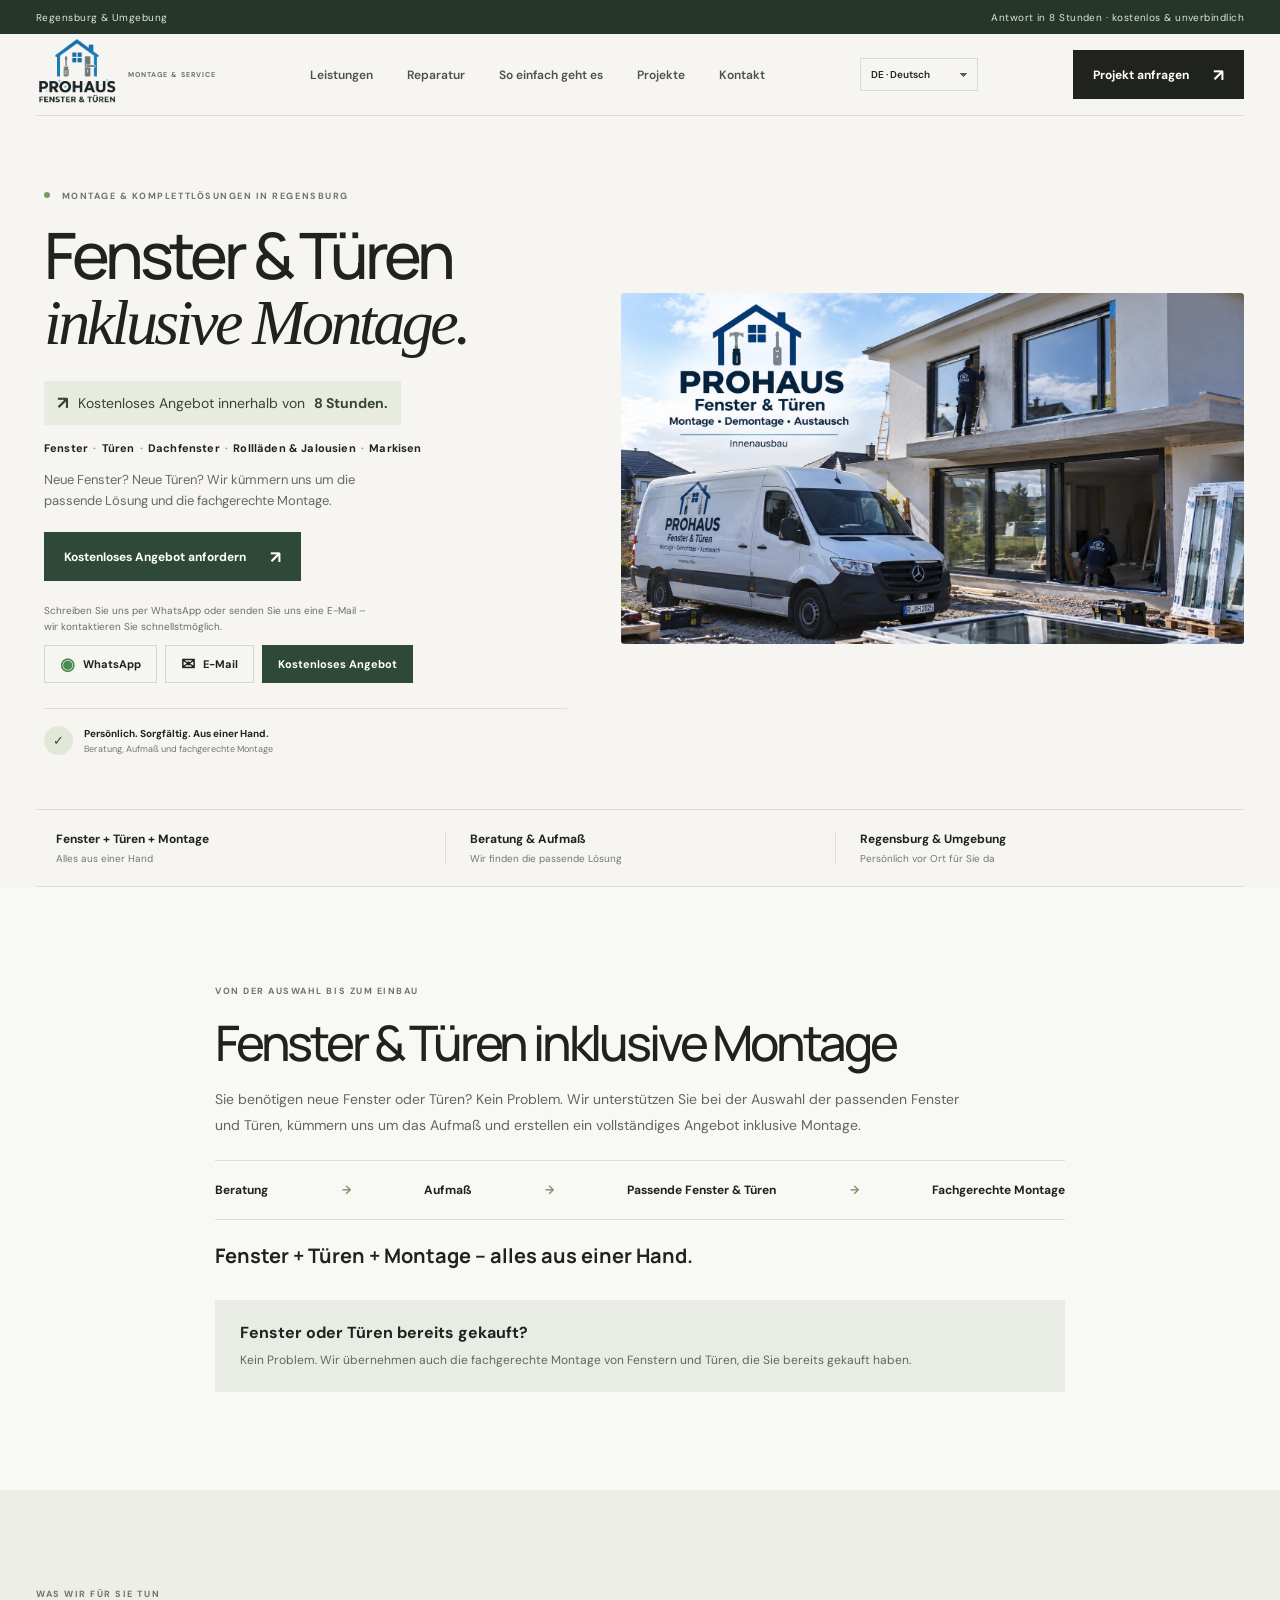
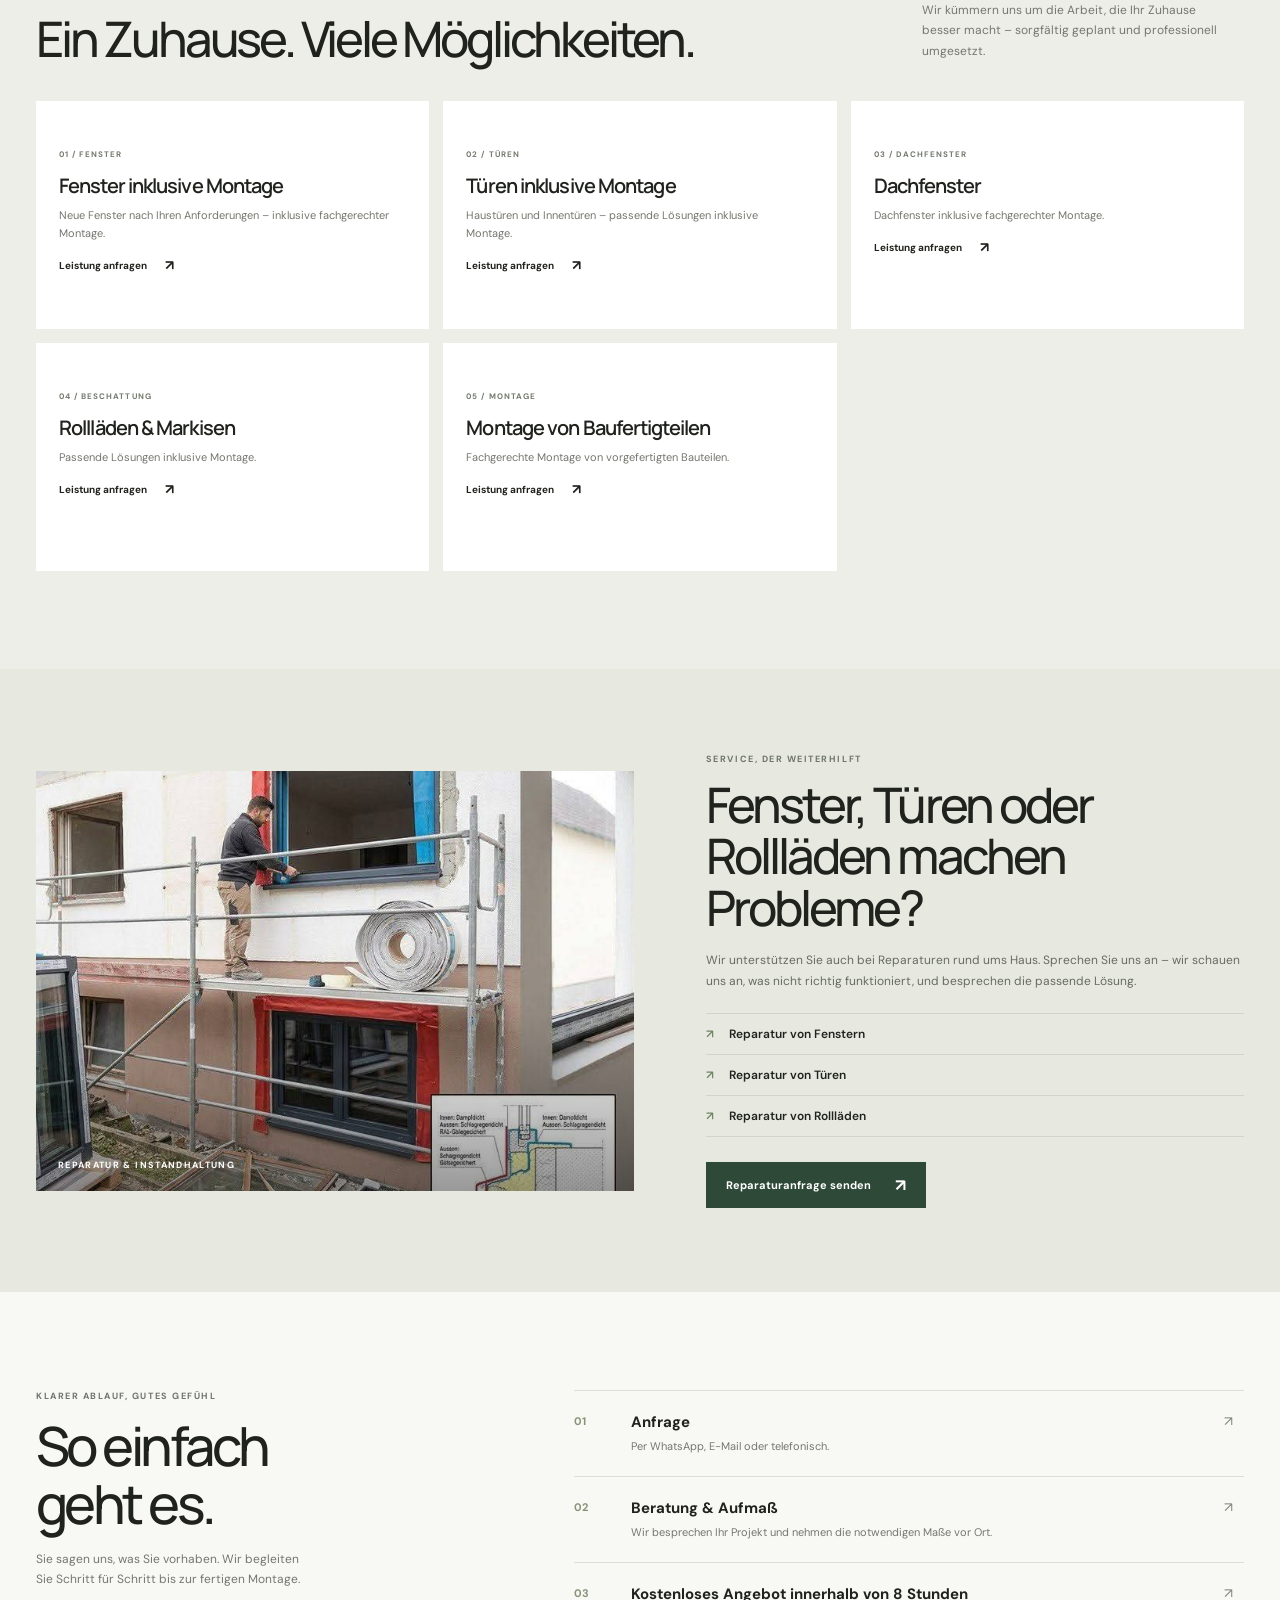
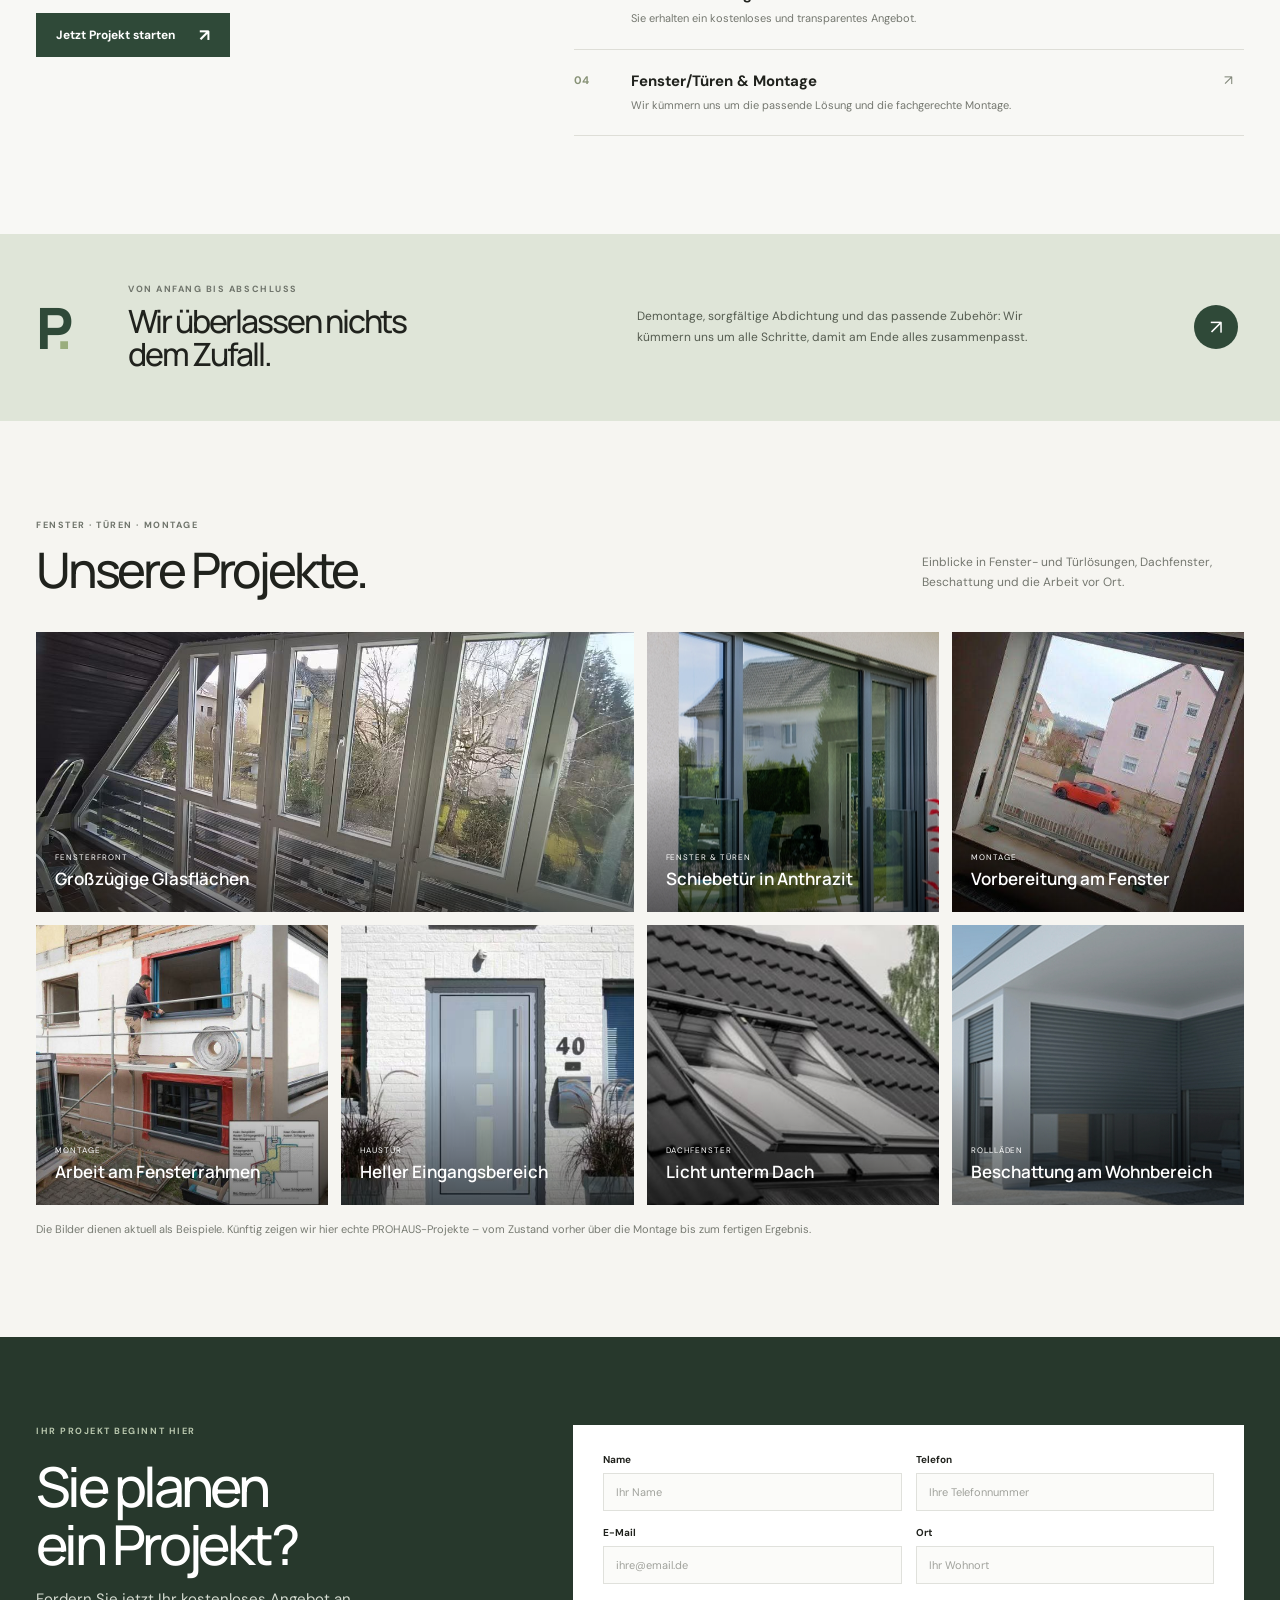
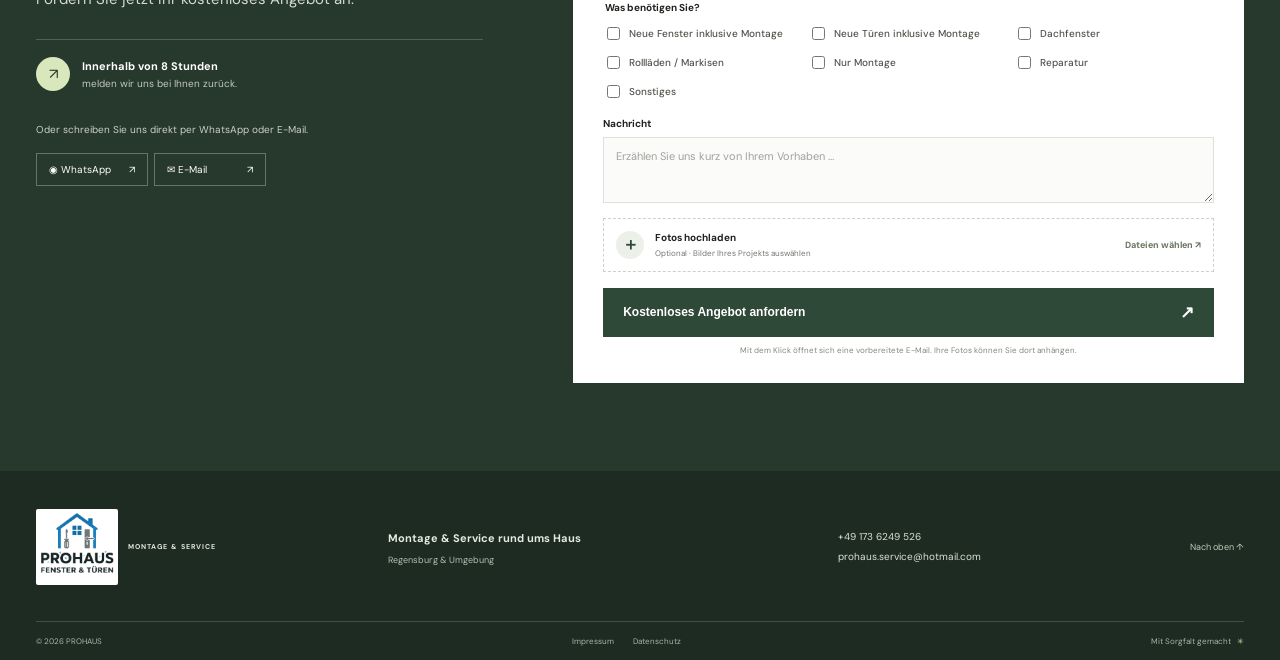
==== commit 4db43432: "Update homepage messaging and quote flow" ====
--- a/index.html
+++ b/index.html
@@ -18,71 +18,60 @@
     <button class="menu-toggle" aria-label="Menü öffnen" aria-expanded="false">☰</button>
     <nav class="nav"><a href="#leistungen">Leistungen</a><a href="#reparatur">Reparatur</a><a href="#ablauf">So einfach geht es</a><a href="#projekte">Projekte</a><a href="#kontakt">Kontakt</a></nav>
     <label class="language-picker"><span class="sr-only">Sprache wählen</span><select class="language-select" aria-label="Sprache wählen"><option value="de">DE · Deutsch</option><option value="mk">MK · Македонски</option><option value="sq">SQ · Shqip</option></select></label>
-    <a class="button button-dark header-cta" href="#kontakt">Projekt anfragen <span>↗</span></a>
+    <a class="button button-dark header-cta" href="#kontakt">Projekt anfragen <span>↗︎</span></a>
   </header>
 
   <main>
     <section class="hero wrap" id="start">
       <div class="hero-copy">
         <p class="eyebrow"><i></i> MONTAGE & KOMPLETTLÖSUNGEN IN REGENSBURG</p>
-        <h1>Fenster & Türen<br><em>ohne komplizierte Wege.</em></h1>
-        <p class="hero-promise"><span class="clock">↗</span> Kostenloses Angebot innerhalb von <strong>8 Stunden.</strong></p>
+        <h1>Fenster & Türen<br><em>inklusive Montage.</em></h1>
+        <p class="hero-promise"><span class="clock">↗︎</span> Kostenloses Angebot innerhalb von <strong>8 Stunden.</strong></p>
         <p class="service-line">Fenster <b>·</b> Türen <b>·</b> Dachfenster <b>·</b> Rollläden & Jalousien <b>·</b> Markisen</p>
-        <p class="hero-desc">Von der Anfrage bis zur professionellen Montage – alles aus einer Hand.</p>
-        <div class="hero-actions"><a class="button button-green" href="#kontakt">Kostenloses Angebot anfordern <span>↗</span></a><a class="text-link" href="#leistungen">Unsere Leistungen <span>↓</span></a></div>
+        <p class="hero-desc">Neue Fenster? Neue Türen? Wir kümmern uns um die passende Lösung und die fachgerechte Montage.</p>
+        <div class="hero-actions"><a class="button button-green" href="#kontakt">Kostenloses Angebot anfordern <span>↗︎</span></a></div>
         <p class="direct-copy">Schreiben Sie uns per WhatsApp oder senden Sie uns eine E-Mail –<br class="desktop"> wir kontaktieren Sie schnellstmöglich.</p>
-        <div class="contact-actions"><a class="button button-outline" href="https://wa.me/491736249526?text=Hallo%20PROHAUS%2C%20ich%20interessiere%20mich%20f%C3%BCr%20ein%20kostenloses%20Angebot." target="_blank" rel="noreferrer"><span class="whatsapp">◉</span> WhatsApp</a><a class="button button-outline" href="mailto:prohaus.service@hotmail.com"><span>✉</span> E-Mail</a></div>
+        <div class="contact-actions"><a class="button button-outline" href="https://wa.me/491736249526?text=Hallo%20PROHAUS%2C%20ich%20interessiere%20mich%20f%C3%BCr%20ein%20kostenloses%20Angebot." target="_blank" rel="noreferrer"><span class="whatsapp">◉</span> WhatsApp</a><a class="button button-outline" href="mailto:prohaus.service@hotmail.com"><span>✉</span> E-Mail</a><a class="button button-outline" href="#kontakt">Kostenloses Angebot</a></div>
         <div class="trust"><span class="trust-icon">✓</span><span><strong>Persönlich. Sorgfältig. Aus einer Hand.</strong><small>Beratung, Aufmaß und fachgerechte Montage</small></span></div>
       </div>
       <div class="hero-visual"><img class="hero-image" src="assets/prohaus-construction-hero.jpeg" alt="PROHAUS Monteure bauen Fenster in einem Neubau ein"></div>
     </section>
 
-    <section class="stats wrap"><div><strong>Alles aus einer Hand</strong><span>Von der Beratung bis zur Montage</span></div><div><strong>Aufmaß vor Ort</strong><span>Wir kümmern uns um die Maße</span></div><div><strong>Regensburg & Umgebung</strong><span>Persönlich vor Ort für Sie da</span></div></section>
+    <section class="stats wrap"><div><strong>Fenster + Türen + Montage</strong><span>Alles aus einer Hand</span></div><div><strong>Beratung & Aufmaß</strong><span>Wir finden die passende Lösung</span></div><div><strong>Regensburg & Umgebung</strong><span>Persönlich vor Ort für Sie da</span></div></section>
+
+    <section class="solution section"><div class="wrap solution-inner"><p class="eyebrow">VON DER AUSWAHL BIS ZUM EINBAU</p><h2>Fenster & Türen inklusive Montage</h2><p>Sie benötigen neue Fenster oder Türen? Kein Problem. Wir unterstützen Sie bei der Auswahl der passenden Fenster und Türen, kümmern uns um das Aufmaß und erstellen ein vollständiges Angebot inklusive Montage.</p><div class="solution-flow"><span>Beratung</span><b>→</b><span>Aufmaß</span><b>→</b><span>Passende Fenster & Türen</span><b>→</b><span>Fachgerechte Montage</span></div><strong>Fenster + Türen + Montage – alles aus einer Hand.</strong><div class="installation-only"><h3>Fenster oder Türen bereits gekauft?</h3><p>Kein Problem. Wir übernehmen auch die fachgerechte Montage von Fenstern und Türen, die Sie bereits gekauft haben.</p></div></div></section>
 
     <section class="section services" id="leistungen"><div class="wrap"><div class="section-head"><div><p class="eyebrow">WAS WIR FÜR SIE TUN</p><h2>Ein Zuhause. Viele Möglichkeiten.</h2></div><p>Wir kümmern uns um die Arbeit, die Ihr Zuhause besser macht – sorgfältig geplant und professionell umgesetzt.</p></div>
-      <div class="service-grid">
-        <article class="service-card service-feature"><img src="assets/projects/sliding-window-charcoal.jpeg" alt="Anthrazitfarbenes Schiebefenster"><div class="card-content"><span class="number">01 / FENSTER & TÜREN</span><h3>Passende Lösungen.<br>Sauber eingebaut.</h3><p>Fenster & Türen nach Ihren Anforderungen. Wir beraten Sie bei der Auswahl und bieten passende Lösungen inklusive professioneller Montage.</p><a href="#kontakt" class="arrow-link">Leistung anfragen <span>↗</span></a></div></article>
-        <article class="service-card service-blinds"><img src="assets/projects/roller-shutters-modern-home.jpeg" alt="Moderne Rollläden an Fenstern und Terrassentüren"><div class="card-content"><span class="number">02 / ROLLLÄDEN & JALOUSIEN</span><h3>Beschattung.<br>Fachgerecht montiert.</h3><p>Wir übernehmen die Montage von Rollläden und Jalousien, passend zu Ihren Fenstern und Ihrem Zuhause.</p><a href="#kontakt" class="arrow-link">Montage anfragen <span>↗</span></a></div></article>
-        <article class="service-card"><div class="service-icon">⌂</div><div class="card-content"><span class="number">03 / MONTAGE & SERVICE</span><h3>Das ganze Projekt.<br>In guten Händen.</h3><p>Demontage, Abdichtung und passendes Zubehör – wir kümmern uns um die Details bis zum sauberen Abschluss.</p><a href="#kontakt" class="arrow-link">Leistung anfragen <span>↗</span></a></div></article>
+      <div class="service-grid service-grid-five">
+        <article class="service-card"><div class="card-content"><span class="number">01 / FENSTER</span><h3>Fenster inklusive Montage</h3><p>Neue Fenster nach Ihren Anforderungen – inklusive fachgerechter Montage.</p><a href="#kontakt" class="arrow-link">Leistung anfragen <span>↗︎</span></a></div></article>
+        <article class="service-card"><div class="card-content"><span class="number">02 / TÜREN</span><h3>Türen inklusive Montage</h3><p>Haustüren und Innentüren – passende Lösungen inklusive Montage.</p><a href="#kontakt" class="arrow-link">Leistung anfragen <span>↗︎</span></a></div></article>
+        <article class="service-card"><div class="card-content"><span class="number">03 / DACHFENSTER</span><h3>Dachfenster</h3><p>Dachfenster inklusive fachgerechter Montage.</p><a href="#kontakt" class="arrow-link">Leistung anfragen <span>↗︎</span></a></div></article>
+        <article class="service-card"><div class="card-content"><span class="number">04 / BESCHATTUNG</span><h3>Rollläden & Markisen</h3><p>Passende Lösungen inklusive Montage.</p><a href="#kontakt" class="arrow-link">Leistung anfragen <span>↗︎</span></a></div></article>
+        <article class="service-card"><div class="card-content"><span class="number">05 / MONTAGE</span><h3>Montage von Baufertigteilen</h3><p>Fachgerechte Montage von vorgefertigten Bauteilen.</p><a href="#kontakt" class="arrow-link">Leistung anfragen <span>↗︎</span></a></div></article>
       </div>
     </div></section>
 
-    <section class="repair-section" id="reparatur"><div class="wrap repair-layout"><div class="repair-photo"><img src="assets/projects/window-installation-worker.jpeg" alt="Monteur arbeitet an einem Fensterrahmen"><span>REPARATUR & INSTANDHALTUNG</span></div><div class="repair-copy"><p class="eyebrow">SERVICE, DER WEITERHILFT</p><h2>Fenster, Türen oder Rollläden machen Probleme?</h2><p>Wir unterstützen Sie auch bei Reparaturen rund ums Haus. Sprechen Sie uns an – wir schauen uns an, was nicht richtig funktioniert, und besprechen die passende Lösung.</p><ul><li><span>↗</span> Reparatur von Fenstern</li><li><span>↗</span> Reparatur von Türen</li><li><span>↗</span> Reparatur von Rollläden</li></ul><a class="button button-green" href="#kontakt">Reparaturanfrage senden <span>↗</span></a></div></div></section>
+    <section class="repair-section" id="reparatur"><div class="wrap repair-layout"><div class="repair-photo"><img src="assets/projects/window-installation-worker.jpeg" alt="Monteur arbeitet an einem Fensterrahmen"><span>REPARATUR & INSTANDHALTUNG</span></div><div class="repair-copy"><p class="eyebrow">SERVICE, DER WEITERHILFT</p><h2>Fenster, Türen oder Rollläden machen Probleme?</h2><p>Wir unterstützen Sie auch bei Reparaturen rund ums Haus. Sprechen Sie uns an – wir schauen uns an, was nicht richtig funktioniert, und besprechen die passende Lösung.</p><ul><li><span>↗︎</span> Reparatur von Fenstern</li><li><span>↗︎</span> Reparatur von Türen</li><li><span>↗︎</span> Reparatur von Rollläden</li></ul><a class="button button-green" href="#kontakt">Reparaturanfrage senden <span>↗︎</span></a></div></div></section>
 
-    <section class="process section" id="ablauf"><div class="wrap process-layout"><div class="process-intro"><p class="eyebrow">KLARER ABLAUF, GUTES GEFÜHL</p><h2>So einfach<br>geht es.</h2><p>Sie sagen uns, was Sie vorhaben. Wir begleiten Sie Schritt für Schritt bis zur fertigen Montage.</p><a class="button button-green" href="#kontakt">Jetzt Projekt starten <span>↗</span></a></div><div class="steps"><article><span>01</span><div><h3>Anfrage senden</h3><p>Per WhatsApp, E-Mail oder telefonisch.</p></div><b>↗</b></article><article><span>02</span><div><h3>Beratung & Aufmaß</h3><p>Wir besprechen Ihr Projekt und nehmen die notwendigen Maße vor Ort.</p></div><b>↗</b></article><article><span>03</span><div><h3>Kostenloses Angebot innerhalb von 8 Stunden</h3><p>Sie erhalten ein kostenloses und transparentes Angebot.</p></div><b>↗</b></article><article><span>04</span><div><h3>Montage</h3><p>Wir kümmern uns um die professionelle Montage.</p></div><b>↗</b></article></div></div></section>
+    <section class="process section" id="ablauf"><div class="wrap process-layout"><div class="process-intro"><p class="eyebrow">KLARER ABLAUF, GUTES GEFÜHL</p><h2>So einfach<br>geht es.</h2><p>Sie sagen uns, was Sie vorhaben. Wir begleiten Sie Schritt für Schritt bis zur fertigen Montage.</p><a class="button button-green" href="#kontakt">Jetzt Projekt starten <span>↗︎</span></a></div><div class="steps"><article><span>01</span><div><h3>Anfrage</h3><p>Per WhatsApp, E-Mail oder telefonisch.</p></div><b>↗︎</b></article><article><span>02</span><div><h3>Beratung & Aufmaß</h3><p>Wir besprechen Ihr Projekt und nehmen die notwendigen Maße vor Ort.</p></div><b>↗︎</b></article><article><span>03</span><div><h3>Kostenloses Angebot innerhalb von 8 Stunden</h3><p>Sie erhalten ein kostenloses und transparentes Angebot.</p></div><b>↗︎</b></article><article><span>04</span><div><h3>Fenster/Türen & Montage</h3><p>Wir kümmern uns um die passende Lösung und die fachgerechte Montage.</p></div><b>↗︎</b></article></div></div></section>
 
-    <section class="detail-band"><div class="wrap detail-inner"><div class="detail-mark">P<span>.</span></div><div><p class="eyebrow">VON ANFANG BIS ABSCHLUSS</p><h2>Wir überlassen nichts<br>dem Zufall.</h2></div><p>Demontage, sorgfältige Abdichtung und das passende Zubehör: Wir kümmern uns um alle Schritte, damit am Ende alles zusammenpasst.</p><a class="round-arrow" href="#kontakt" aria-label="Projekt anfragen">↗</a></div></section>
+    <section class="detail-band"><div class="wrap detail-inner"><div class="detail-mark">P<span>.</span></div><div><p class="eyebrow">VON ANFANG BIS ABSCHLUSS</p><h2>Wir überlassen nichts<br>dem Zufall.</h2></div><p>Demontage, sorgfältige Abdichtung und das passende Zubehör: Wir kümmern uns um alle Schritte, damit am Ende alles zusammenpasst.</p><a class="round-arrow" href="#kontakt" aria-label="Projekt anfragen">↗︎</a></div></section>
 
     <section class="section projects" id="projekte"><div class="wrap"><div class="section-head"><div><p class="eyebrow">FENSTER · TÜREN · MONTAGE</p><h2>Unsere Projekte.</h2></div><p>Einblicke in Fenster- und Türlösungen, Dachfenster, Beschattung und die Arbeit vor Ort.</p></div><div class="gallery">
       <article class="gallery-large"><img src="assets/projects/balcony-window-wall.jpeg" alt="Große Fensterfront mit mehreren Türen auf einem Balkon"><span>FENSTERFRONT</span><div>Großzügige Glasflächen</div></article>
       <article><img src="assets/projects/sliding-door-charcoal.jpeg" alt="Anthrazitfarbene Schiebetür"><span>FENSTER & TÜREN</span><div>Schiebetür in Anthrazit</div></article>
-      <article><img src="assets/projects/balcony-windows-exterior.jpeg" alt="Verglaste Balkonfront mit Beschattung"><span>FENSTER & BESCHATTUNG</span><div>Balkonfront mit Rollläden</div></article>
-      <article><img src="assets/projects/sliding-window-charcoal.jpeg" alt="Modernes anthrazitfarbenes Schiebefenster"><span>FENSTER</span><div>Schiebefenster</div></article>
-      <article><img src="assets/projects/facade-windows-and-shutters.jpeg" alt="Fassade mit Fenstern und Rollläden"><span>FENSTER & ROLLLÄDEN</span><div>Beschattung am Gebäude</div></article>
       <article><img src="assets/projects/window-frame-before-install.jpeg" alt="Fensteröffnung während der Montage"><span>MONTAGE</span><div>Vorbereitung am Fenster</div></article>
-      <article><img src="assets/projects/window-with-roller-shutter.jpeg" alt="Fenster mit integriertem Rollladen"><span>FENSTER & ROLLLADEN</span><div>Fenster mit Rollladen</div></article>
       <article><img src="assets/projects/window-installation-worker.jpeg" alt="Fenstermontage an der Außenfassade"><span>MONTAGE</span><div>Arbeit am Fensterrahmen</div></article>
-      <article><img src="assets/projects/window-installation-process-collage.jpeg" alt="Montageschritte beim Einbau eines Fensters"><span>MONTAGEDETAILS</span><div>Präzise Arbeitsschritte</div></article>
-      <article><img src="assets/projects/tall-window-interior.jpeg" alt="Hohe Fenster und Terrassentür im Innenraum"><span>FENSTER & TÜREN</span><div>Fensterfront im Innenraum</div></article>
       <article><img src="assets/projects/front-door-light.jpeg" alt="Helle Hauseingangstür mit Glaselementen"><span>HAUSTÜR</span><div>Heller Eingangsbereich</div></article>
-      <article><img src="assets/projects/front-door-anthracite.jpeg" alt="Moderne anthrazitfarbene Haustür"><span>HAUSTÜR</span><div>Klare Linien am Eingang</div></article>
-      <article><img src="assets/projects/front-door-wood-and-charcoal.jpeg" alt="Moderne Haustür in Anthrazit und Holzoptik"><span>HAUSTÜR</span><div>Anthrazit und Holzoptik</div></article>
-      <article class="gallery-profile"><img src="assets/projects/window-profile-section.jpeg" alt="Schnittdarstellung eines mehrkammerigen Fensterprofils"><span>FENSTERPROFIL</span><div>Profilaufbau im Detail</div></article>
-      <article class="gallery-profile"><img src="assets/projects/window-profile-section-detail.jpeg" alt="Weitere Ansicht eines Fensterprofil-Querschnitts"><span>FENSTERPROFIL</span><div>Rahmen und Verglasung</div></article>
       <article><img src="assets/projects/roof-windows-pair.jpeg" alt="Zwei Dachfenster in einem dunklen Ziegeldach"><span>DACHFENSTER</span><div>Licht unterm Dach</div></article>
-      <article><img src="assets/projects/roof-window-open.jpeg" alt="Offenes Dachfenster in einem Ziegeldach"><span>DACHFENSTER</span><div>Frische Luft und Tageslicht</div></article>
-      <article><img src="assets/projects/roof-window-terracotta-roof.jpeg" alt="Geöffnetes Dachfenster auf einem Terrakottadach"><span>DACHFENSTER</span><div>Dachfenster im Ziegeldach</div></article>
-      <article><img src="assets/projects/roof-window-interior.jpeg" alt="Dachfenster mit Innenrollo in einem hellen Raum"><span>DACHFENSTER</span><div>Innenansicht mit Sonnenschutz</div></article>
-      <article><img src="assets/projects/roller-shutters-evening.jpeg" alt="Moderne Rollläden an einer beleuchteten Hausfassade"><span>ROLLLÄDEN</span><div>Außenliegende Beschattung</div></article>
       <article><img src="assets/projects/roller-shutters-modern-home.jpeg" alt="Terrassentüren und Fenster mit Rollläden"><span>ROLLLÄDEN</span><div>Beschattung am Wohnbereich</div></article>
-      <article><img src="assets/projects/roller-shutter-facade.jpeg" alt="Rollladen an der Außenwand eines Hauses"><span>ROLLLÄDEN</span><div>Rollladen am Fenster</div></article>
-    </div></div></section>
+    </div><p class="gallery-note">Die Bilder dienen aktuell als Beispiele. Künftig zeigen wir hier echte PROHAUS-Projekte – vom Zustand vorher über die Montage bis zum fertigen Ergebnis.</p></div></section>
 
-    <section class="contact-section" id="kontakt"><div class="wrap contact-layout"><div class="contact-intro"><p class="eyebrow">IHR PROJEKT BEGINNT HIER</p><h2>Sie planen<br>ein Projekt?</h2><p class="contact-lead">Fordern Sie jetzt Ihr kostenloses Angebot an.</p><div class="contact-promise"><span>↗</span><div><strong>Innerhalb von 8 Stunden</strong><small>melden wir uns bei Ihnen zurück.</small></div></div><div class="contact-direct"><p>Oder schreiben Sie uns direkt per WhatsApp oder E-Mail.</p><a href="https://wa.me/491736249526?text=Hallo%20PROHAUS%2C%20ich%20interessiere%20mich%20f%C3%BCr%20ein%20kostenloses%20Angebot." target="_blank" rel="noreferrer">◉ WhatsApp <span>↗</span></a><a href="mailto:prohaus.service@hotmail.com">✉ E-Mail <span>↗</span></a></div></div>
-      <form class="quote-form" id="quote-form"><div class="form-row"><label>Name<input name="name" autocomplete="name" required placeholder="Ihr Name"></label><label>Telefon<input name="phone" autocomplete="tel" type="tel" required placeholder="Ihre Telefonnummer"></label></div><div class="form-row"><label>E-Mail<input name="email" autocomplete="email" type="email" required placeholder="ihre@email.de"></label><label>Ort<input name="place" autocomplete="address-level2" placeholder="Ihr Wohnort"></label></div><fieldset><legend>Was benötigen Sie?</legend><div class="checks"><label><input type="checkbox" name="service" value="Fenster"> Fenster</label><label><input type="checkbox" name="service" value="Türen"> Türen</label><label><input type="checkbox" name="service" value="Dachfenster"> Dachfenster</label><label><input type="checkbox" name="service" value="Rollläden"> Rollläden</label><label><input type="checkbox" name="service" value="Jalousien"> Jalousien</label><label><input type="checkbox" name="service" value="Markisen"> Markisen</label><label><input type="checkbox" name="service" value="Reparatur"> Reparatur</label><label><input type="checkbox" name="service" value="Sonstiges"> Sonstiges</label></div></fieldset><label>Nachricht<textarea name="message" rows="3" placeholder="Erzählen Sie uns kurz von Ihrem Vorhaben …"></textarea></label><label class="upload"><input type="file" name="photos" accept="image/*" multiple><span class="upload-icon">＋</span><span><strong>Fotos hochladen</strong><small>Optional · Bilder Ihres Projekts auswählen</small></span><span class="upload-action">Dateien wählen ↗</span></label><button class="button button-green submit-button" type="submit">Kostenloses Angebot anfordern <span>↗</span></button><p class="form-privacy">Mit dem Klick öffnet sich eine vorbereitete E-Mail. Ihre Fotos können Sie dort anhängen.</p></form>
+    <section class="contact-section" id="kontakt"><div class="wrap contact-layout"><div class="contact-intro"><p class="eyebrow">IHR PROJEKT BEGINNT HIER</p><h2>Sie planen<br>ein Projekt?</h2><p class="contact-lead">Fordern Sie jetzt Ihr kostenloses Angebot an.</p><div class="contact-promise"><span>↗︎</span><div><strong>Innerhalb von 8 Stunden</strong><small>melden wir uns bei Ihnen zurück.</small></div></div><div class="contact-direct"><p>Oder schreiben Sie uns direkt per WhatsApp oder E-Mail.</p><a href="https://wa.me/491736249526?text=Hallo%20PROHAUS%2C%20ich%20interessiere%20mich%20f%C3%BCr%20ein%20kostenloses%20Angebot." target="_blank" rel="noreferrer">◉ WhatsApp <span>↗︎</span></a><a href="mailto:prohaus.service@hotmail.com">✉ E-Mail <span>↗︎</span></a></div></div>
+      <form class="quote-form" id="quote-form"><div class="form-row"><label>Name<input name="name" autocomplete="name" required placeholder="Ihr Name"></label><label>Telefon<input name="phone" autocomplete="tel" type="tel" required placeholder="Ihre Telefonnummer"></label></div><div class="form-row"><label>E-Mail<input name="email" autocomplete="email" type="email" required placeholder="ihre@email.de"></label><label>Ort<input name="place" autocomplete="address-level2" placeholder="Ihr Wohnort"></label></div><fieldset><legend>Was benötigen Sie?</legend><div class="checks"><label><input type="checkbox" name="service" value="Neue Fenster inklusive Montage"> Neue Fenster inklusive Montage</label><label><input type="checkbox" name="service" value="Neue Türen inklusive Montage"> Neue Türen inklusive Montage</label><label><input type="checkbox" name="service" value="Dachfenster"> Dachfenster</label><label><input type="checkbox" name="service" value="Rollläden / Markisen"> Rollläden / Markisen</label><label><input type="checkbox" name="service" value="Nur Montage"> Nur Montage</label><label><input type="checkbox" name="service" value="Reparatur"> Reparatur</label><label><input type="checkbox" name="service" value="Sonstiges"> Sonstiges</label></div></fieldset><label>Nachricht<textarea name="message" rows="3" placeholder="Erzählen Sie uns kurz von Ihrem Vorhaben …"></textarea></label><label class="upload"><input type="file" name="photos" accept="image/*" multiple><span class="upload-icon">＋</span><span><strong>Fotos hochladen</strong><small>Optional · Bilder Ihres Projekts auswählen</small></span><span class="upload-action">Dateien wählen ↗︎</span></label><button class="button button-green submit-button" type="submit">Kostenloses Angebot anfordern <span>↗︎</span></button><p class="form-privacy">Mit dem Klick öffnet sich eine vorbereitete E-Mail. Ihre Fotos können Sie dort anhängen.</p></form>
     </div></section>
   </main>
-  <footer class="footer"><div class="wrap footer-top"><a class="brand footer-brand" href="#start" aria-label="PROHAUS Startseite"><img class="brand-logo-image" src="assets/prohaus-logo-transparent.png" alt="PROHAUS Fenster & Türen"><span class="brand-tagline">MONTAGE & SERVICE</span></a><div class="footer-desc"><strong>Montage & Service rund ums Haus</strong><p>Fenster · Türen · Baufertigteile · Hausmeisterservice</p><p>Regensburg & Umgebung</p></div><div class="footer-contact"><a href="tel:+491736249526">+49 173 6249 526</a><a href="mailto:prohaus.service@hotmail.com">prohaus.service@hotmail.com</a></div><a class="back-top" href="#start">Nach oben ↑</a></div><div class="wrap footer-bottom"><span>© <span id="year"></span> PROHAUS</span><div><a href="impressum.html">Impressum</a><a href="datenschutz.html">Datenschutz</a></div><span>Mit Sorgfalt gemacht <i>✳</i></span></div></footer>
+  <footer class="footer"><div class="wrap footer-top"><a class="brand footer-brand" href="#start" aria-label="PROHAUS Startseite"><img class="brand-logo-image" src="assets/prohaus-logo-transparent.png" alt="PROHAUS Fenster & Türen"><span class="brand-tagline">MONTAGE & SERVICE</span></a><div class="footer-desc"><strong>Montage & Service rund ums Haus</strong><p>Regensburg & Umgebung</p></div><div class="footer-contact"><a href="tel:+491736249526">+49 173 6249 526</a><a href="mailto:prohaus.service@hotmail.com">prohaus.service@hotmail.com</a></div><a class="back-top" href="#start">Nach oben ↑︎</a></div><div class="wrap footer-bottom"><span>© <span id="year"></span> PROHAUS</span><div><a href="impressum.html">Impressum</a><a href="datenschutz.html">Datenschutz</a></div><span>Mit Sorgfalt gemacht <i>✳</i></span></div></footer>
   <script src="i18n.js"></script>
   <script src="script.js"></script>
 </body>
--- a/styles.css
+++ b/styles.css
@@ -2,9 +2,12 @@
 @media(max-width:1000px){.wrap{width:calc(100% - 48px)}.hero{gap:28px}.hero-visual{height:470px}.nav{gap:18px}.process-layout{gap:50px}.contact-layout{gap:45px}.footer-top{grid-template-columns:1fr 1.3fr 1fr}.back-top{display:none}}
 @media(max-width:720px){.wrap{width:calc(100% - 36px)}.topline{height:30px;font-size:8px}.topline-inner span:last-child{max-width:52%;text-align:right}.header{height:68px}.brand-mark{font-size:35px}.brand-name{font-size:13px}.menu-toggle{display:block;margin-left:auto;margin-right:14px}.nav{display:none;position:absolute;top:98px;left:0;right:0;z-index:5;background:#f8f8f5;padding:20px 24px;box-shadow:0 12px 20px #0001;flex-direction:column;align-items:flex-start;gap:19px}.nav.open{display:flex}.nav a{font-size:13px}.header-cta{min-height:39px;padding:0 11px;gap:8px;font-size:10px}.hero{display:flex;flex-direction:column;gap:28px;padding-top:39px;padding-bottom:32px;align-items:stretch}.hero-copy{padding:0}.eyebrow{font-size:8px;margin-bottom:15px}.hero h1{font-size:clamp(43px,11vw,63px);margin-bottom:18px}.hero-promise{font-size:12px;padding:9px 10px;margin-bottom:13px}.service-line{font-size:10px;line-height:1.8}.hero-desc{font-size:12px;margin-bottom:17px}.hero-actions{gap:14px;flex-wrap:wrap}.hero-actions .button{min-height:46px;font-size:10px;padding:0 13px;gap:12px}.text-link{font-size:10px}.direct-copy{font-size:9px;margin-top:18px}.desktop{display:none}.contact-actions .button{flex:1}.trust{margin-top:19px}.hero-visual{height:370px}.hero-stamp{width:77px;height:77px;top:14px;right:14px}.hero-stamp strong{font-size:33px}.image-label{left:13px;right:13px;bottom:13px;font-size:7px}.stats{width:100%;padding:18px 18px;grid-template-columns:1fr;gap:14px}.stats>div,.stats>div:first-child{border-left:2px solid #b4c39e;padding-left:11px}.stats strong{font-size:11px}.stats span{font-size:9px;margin-top:3px}.section{padding:66px 0}.section-head{display:block;margin-bottom:25px}.section h2{font-size:37px}.section-head>p{margin:12px 0 0;font-size:11px}.service-grid{grid-template-columns:1fr;gap:12px}.service-card{min-height:0;padding-bottom:7px}.service-card>img,.service-feature>img{height:210px}.card-content{padding:19px}.card-content h3{font-size:22px}.card-content p{font-size:11px}.service-card:not(:has(img)){min-height:300px}.process-layout{grid-template-columns:1fr;gap:30px}.process-intro h2{font-size:47px}.process-intro>p:not(.eyebrow){max-width:330px}.steps article{padding:17px 0;grid-template-columns:35px 1fr 18px}.steps h3{font-size:13px}.steps p{font-size:10px}.detail-band{padding:37px 0}.detail-inner{grid-template-columns:42px 1fr 35px;gap:14px}.detail-mark{font-size:42px}.detail-band h2{font-size:25px}.detail-inner>p{grid-column:2/4;font-size:10px}.round-arrow{grid-column:3;grid-row:1;width:35px;height:35px}.gallery{grid-template-columns:1fr 1fr;gap:8px}.gallery article{height:235px}.gallery-large{grid-column:1/-1}.gallery-large:first-child{height:280px}.gallery article>span,.gallery article>div{left:12px}.gallery article>span{font-size:7px;bottom:41px}.gallery article>div{font-size:13px;bottom:17px}.gallery-note{font-size:8px;line-height:1.5}.contact-section{padding:65px 0}.contact-layout{grid-template-columns:1fr;gap:28px}.contact-section h2{font-size:48px}.contact-lead{font-size:13px;margin:12px 0 22px}.contact-direct{margin-top:23px}.contact-direct p{font-size:9px}.quote-form{padding:21px 17px}.form-row{gap:9px}.quote-form label{font-size:9px}.quote-form input:not([type=checkbox]):not([type=file]),.quote-form textarea{padding:10px;font-size:10px}.checks{grid-template-columns:repeat(2,1fr);gap:9px}.footer-top{grid-template-columns:1fr 1fr;gap:22px 12px;padding-bottom:25px}.footer-desc{grid-column:2}.footer-contact{grid-column:1/-1}.footer-contact a{font-size:9px}.footer-bottom{font-size:7px}.footer-bottom>div{gap:11px}}
 @media(max-width:380px){.header-cta{font-size:9px;padding:0 8px}.hero-actions .button{width:100%;justify-content:space-between}.text-link{padding:4px}.form-row{grid-template-columns:1fr}.hero-visual{height:310px}}
+.solution{background:#f8f8f5}.solution-inner{max-width:850px}.solution-inner>h2{font-size:clamp(34px,4vw,49px);line-height:1.06;margin:0 0 18px}.solution-inner>p:not(.eyebrow){font-size:14px;line-height:1.8;color:#62665d;max-width:760px}.solution-flow{display:flex;align-items:center;justify-content:space-between;gap:10px;padding:21px 0;margin:22px 0;border-top:1px solid var(--line);border-bottom:1px solid var(--line);font-size:12px;font-weight:700}.solution-flow b{color:#82946e}.solution-inner>strong{font-family:'Manrope',sans-serif;font-size:20px}.installation-only{margin-top:31px;padding:22px 25px;background:#e9ece4}.installation-only h3{font-size:16px;margin:0 0 7px}.installation-only p{font-size:12px;line-height:1.7;color:#62665d;margin:0}.service-grid-five{grid-template-columns:repeat(3,minmax(0,1fr))}.service-grid-five .service-card{min-height:0}.service-grid-five .card-content{padding:23px;min-height:210px}.service-grid-five .card-content h3{font-size:20px}.service-grid-five .arrow-link{margin-top:14px}.contact-actions .button:last-child{background:var(--green);color:white;border-color:var(--green)}.checks label{line-height:1.35}.gallery-note{font-size:11px;line-height:1.6;color:#777b72;margin:16px 0 0}@media(max-width:920px){.service-grid-five{grid-template-columns:repeat(2,minmax(0,1fr))}.solution-flow{flex-wrap:wrap;justify-content:flex-start}.solution-flow span{margin-right:6px}}@media(max-width:720px){.service-grid-five{grid-template-columns:1fr}.service-grid-five .card-content{min-height:0}.solution{padding:58px 0}.solution-inner>p:not(.eyebrow){font-size:12px}.solution-flow{gap:9px;font-size:10px;margin:17px 0}.solution-inner>strong{font-size:16px}.installation-only{padding:18px}.contact-actions{flex-wrap:wrap}.contact-actions .button{min-width:calc(50% - 5px)}.contact-actions .button:last-child{flex:1 0 100%}}
 .repair-section{background:#e7e9e1;padding:84px 0}.repair-layout{display:grid;grid-template-columns:1fr .9fr;gap:72px;align-items:center}.repair-photo{height:420px;position:relative;overflow:hidden}.repair-photo img{width:100%;height:100%;object-fit:cover}.repair-photo:after{content:'';position:absolute;inset:55% 0 0;background:linear-gradient(transparent,rgba(0,0,0,.4))}.repair-photo>span{position:absolute;bottom:20px;left:22px;z-index:1;color:#fff;font-size:9px;letter-spacing:.15em;font-weight:700}.repair-copy .eyebrow{margin-bottom:14px}.repair-copy h2{font-family:'Manrope',sans-serif;font-size:clamp(34px,4vw,49px);line-height:1.05;letter-spacing:-.06em;font-weight:500;margin:0}.repair-copy>p:not(.eyebrow){font-size:12px;line-height:1.75;color:#676b62;margin:17px 0}.repair-copy ul{list-style:none;margin:21px 0 25px;padding:0;border-top:1px solid #d0d4ca}.repair-copy li{border-bottom:1px solid #d0d4ca;padding:12px 0;font-size:12px;font-weight:600}.repair-copy li span{color:#728665;margin-right:12px}.repair-copy .button{min-height:46px;font-size:11px}@media(max-width:720px){.repair-section{padding:57px 0}.repair-layout{grid-template-columns:1fr;gap:26px}.repair-photo{height:280px}.repair-copy h2{font-size:37px}.repair-copy>p:not(.eyebrow){font-size:11px}.repair-copy li{font-size:11px}}
 .gallery{grid-template-columns:repeat(4,minmax(0,1fr));grid-auto-flow:row}.gallery article{height:280px}.gallery .gallery-large{grid-column:span 2}.gallery .gallery-profile img{object-fit:contain;background:#fff}@media(max-width:720px){.gallery{grid-template-columns:1fr 1fr}.gallery article{height:235px}.gallery .gallery-large{grid-column:1/-1}.gallery .gallery-large:first-child{height:280px}}
 .brand-logo-image{display:block;width:82px;height:76px;object-fit:contain}.brand-tagline{font-size:7px;font-weight:700;letter-spacing:.13em;line-height:1.4;color:#697163;white-space:nowrap}.footer-brand .brand-logo-image{background:#fff;mix-blend-mode:normal;border-radius:2px;padding:2px}.footer-brand .brand-tagline{color:#e3e9de}.legal-header .brand-logo-image{width:62px;height:58px}.service-blinds{background:#f4f6ef;border-top:3px solid #9aae7e}.service-blinds .card-content h3{color:#2f4938}@media(max-width:720px){.brand-logo-image{width:67px;height:61px}.brand-tagline{font-size:6px}.footer-brand .brand-logo-image{width:62px;height:58px}}
 .hero{grid-template-columns:.92fr 1.08fr}.hero-visual{height:auto;aspect-ratio:16/9;align-self:center;background:transparent}.hero-visual .hero-image{width:100%;height:100%;object-fit:contain;object-position:center}.hero-visual:after{display:none}@media(max-width:720px){.hero{grid-template-columns:1fr}.hero-visual{height:auto;aspect-ratio:16/9}}
 .hero-visual{overflow:hidden;border-radius:3px;outline:1px solid transparent;outline-offset:0;transition:transform .45s cubic-bezier(.2,.8,.2,1),box-shadow .45s ease,outline-color .45s ease,outline-offset .45s ease;will-change:transform}.hero-visual .hero-image{transition:transform .65s cubic-bezier(.2,.8,.2,1)}@media(hover:hover){.hero-visual:hover{transform:translateY(-3px);outline:2px solid #d8e9b5;outline-offset:5px;box-shadow:0 20px 44px rgba(32,48,37,.22)}.hero-visual:hover .hero-image{transform:scale(1.055)}}@media(prefers-reduced-motion:reduce){.hero-visual,.hero-visual .hero-image{transition:none}}
 .language-picker{display:flex;align-items:center}.language-select{appearance:none;border:1px solid #d9dcd3;border-radius:0;background:transparent;color:var(--ink);padding:9px 25px 9px 10px;font:600 10px 'DM Sans',sans-serif;cursor:pointer;background-image:linear-gradient(45deg,transparent 50%,#596052 50%),linear-gradient(135deg,#596052 50%,transparent 50%);background-position:calc(100% - 13px) 14px,calc(100% - 9px) 14px;background-size:4px 4px,4px 4px;background-repeat:no-repeat}.language-select:focus-visible{outline:2px solid #91a57a;outline-offset:2px}.language-select option{color:#20221d;background:#fff}.sr-only{position:absolute;width:1px;height:1px;padding:0;margin:-1px;overflow:hidden;clip:rect(0,0,0,0);white-space:nowrap;border:0}@media(max-width:1000px){.language-select{padding:8px 22px 8px 8px;font-size:9px}}@media(max-width:720px){.brand{gap:5px}.brand-logo-image{width:52px;height:50px}.brand-tagline{max-width:53px;white-space:normal;font-size:5px;letter-spacing:.08em}.menu-toggle{margin-right:7px}.header-cta{min-height:37px;padding:0 8px;gap:5px;font-size:9px}.language-picker{flex:0 0 auto}.language-select{width:68px;height:37px;padding:0 17px 0 6px;background-position:calc(100% - 10px) 15px,calc(100% - 6px) 15px;font-size:8px}.legal-header .brand-logo-image{width:52px;height:50px}.legal-header .language-select{width:68px;height:37px}}
+@media(max-width:920px){.header{position:relative;gap:10px}.menu-toggle{display:block;margin-left:auto;margin-right:6px}.nav{display:none;position:absolute;top:calc(100% + 1px);left:0;right:0;z-index:20;padding:20px 24px;background:#f8f8f5;box-shadow:0 12px 20px #0001;flex-direction:column;align-items:flex-start;gap:17px}.nav.open{display:flex}.nav a{font-size:13px}.service-grid{grid-template-columns:repeat(2,minmax(0,1fr))}.service-card:first-child{grid-column:span 2}.service-grid .service-feature>img{height:235px}.gallery{grid-template-columns:repeat(3,minmax(0,1fr))}.gallery .gallery-large{grid-column:span 2}.contact-layout{grid-template-columns:1fr;gap:34px}.contact-intro{display:block}.contact-direct{margin-top:23px}}
+@media(max-width:720px){.service-grid{grid-template-columns:1fr}.service-card:first-child{grid-column:auto}.gallery{grid-template-columns:repeat(2,minmax(0,1fr))}.gallery .gallery-large{grid-column:1/-1}.contact-intro{display:block}.contact-promise,.contact-direct{display:flex}.contact-promise{margin-top:0}.contact-direct{display:block;margin-top:23px}}
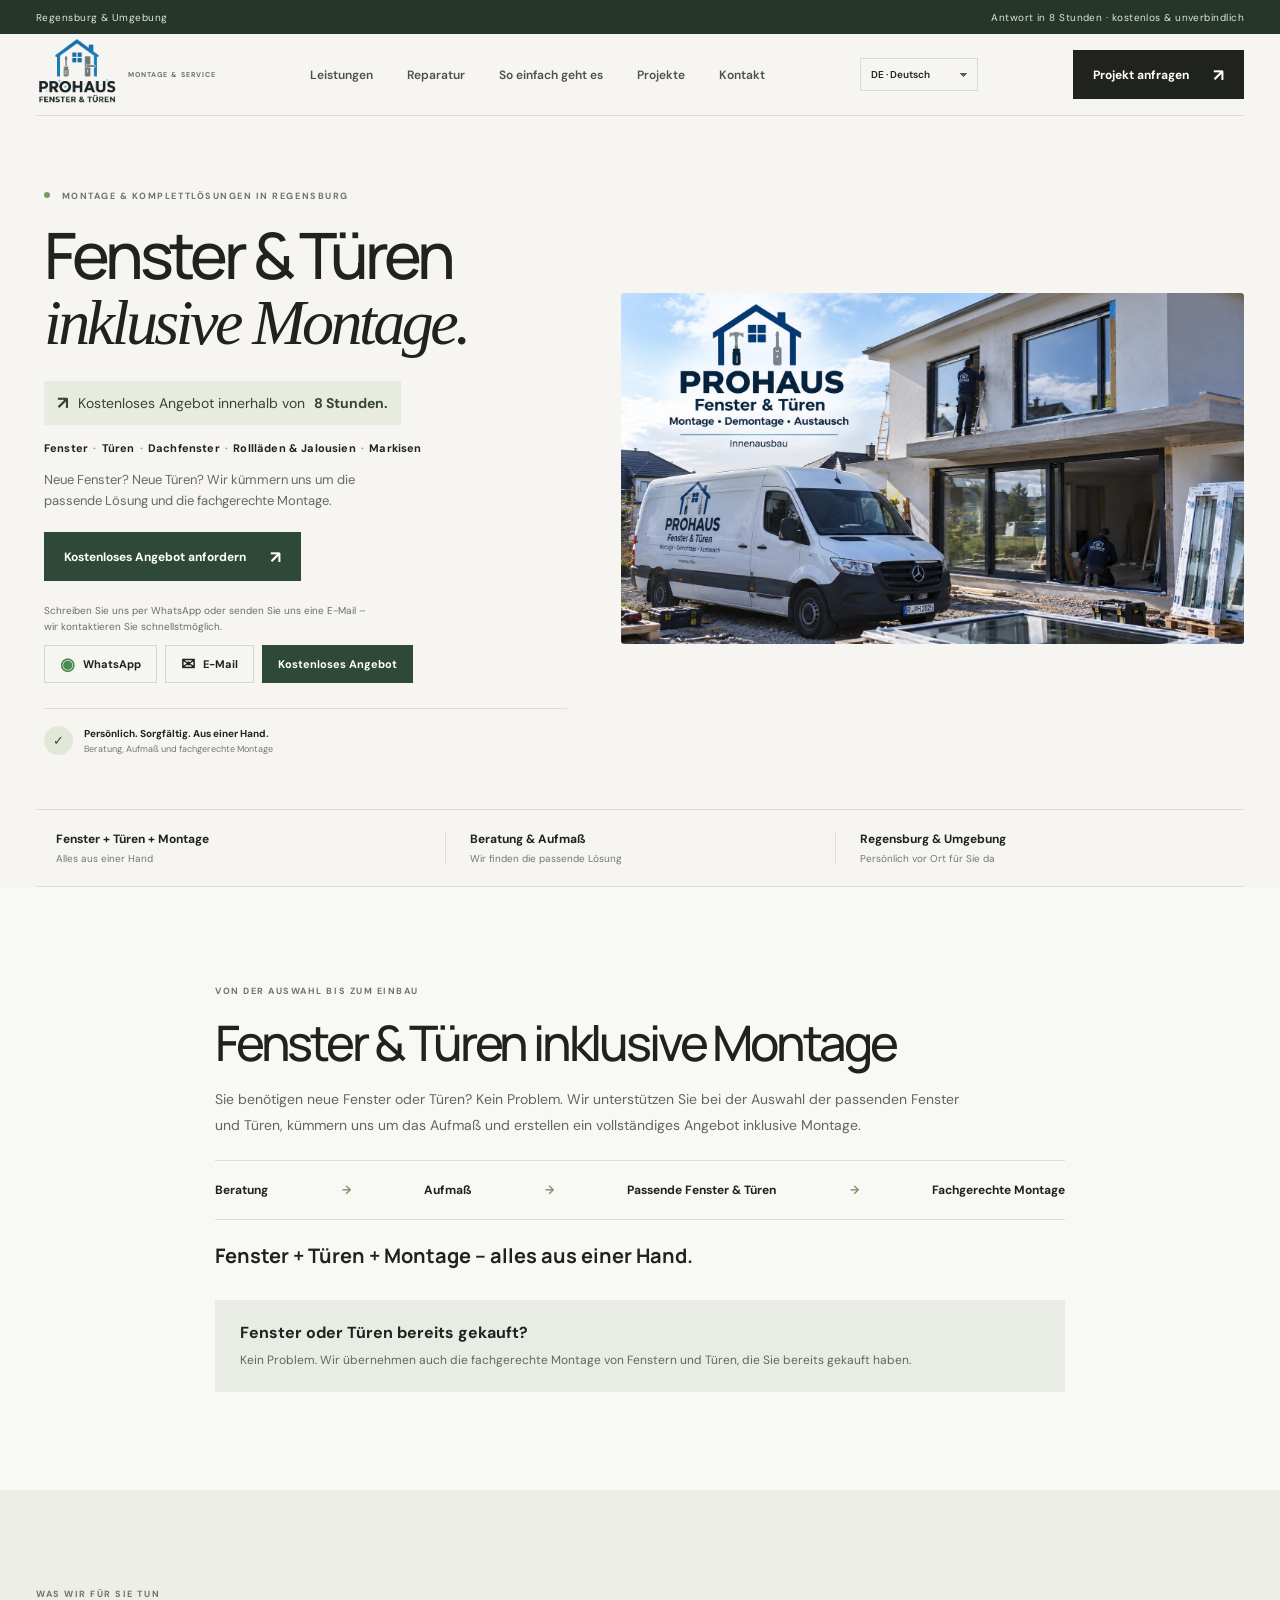
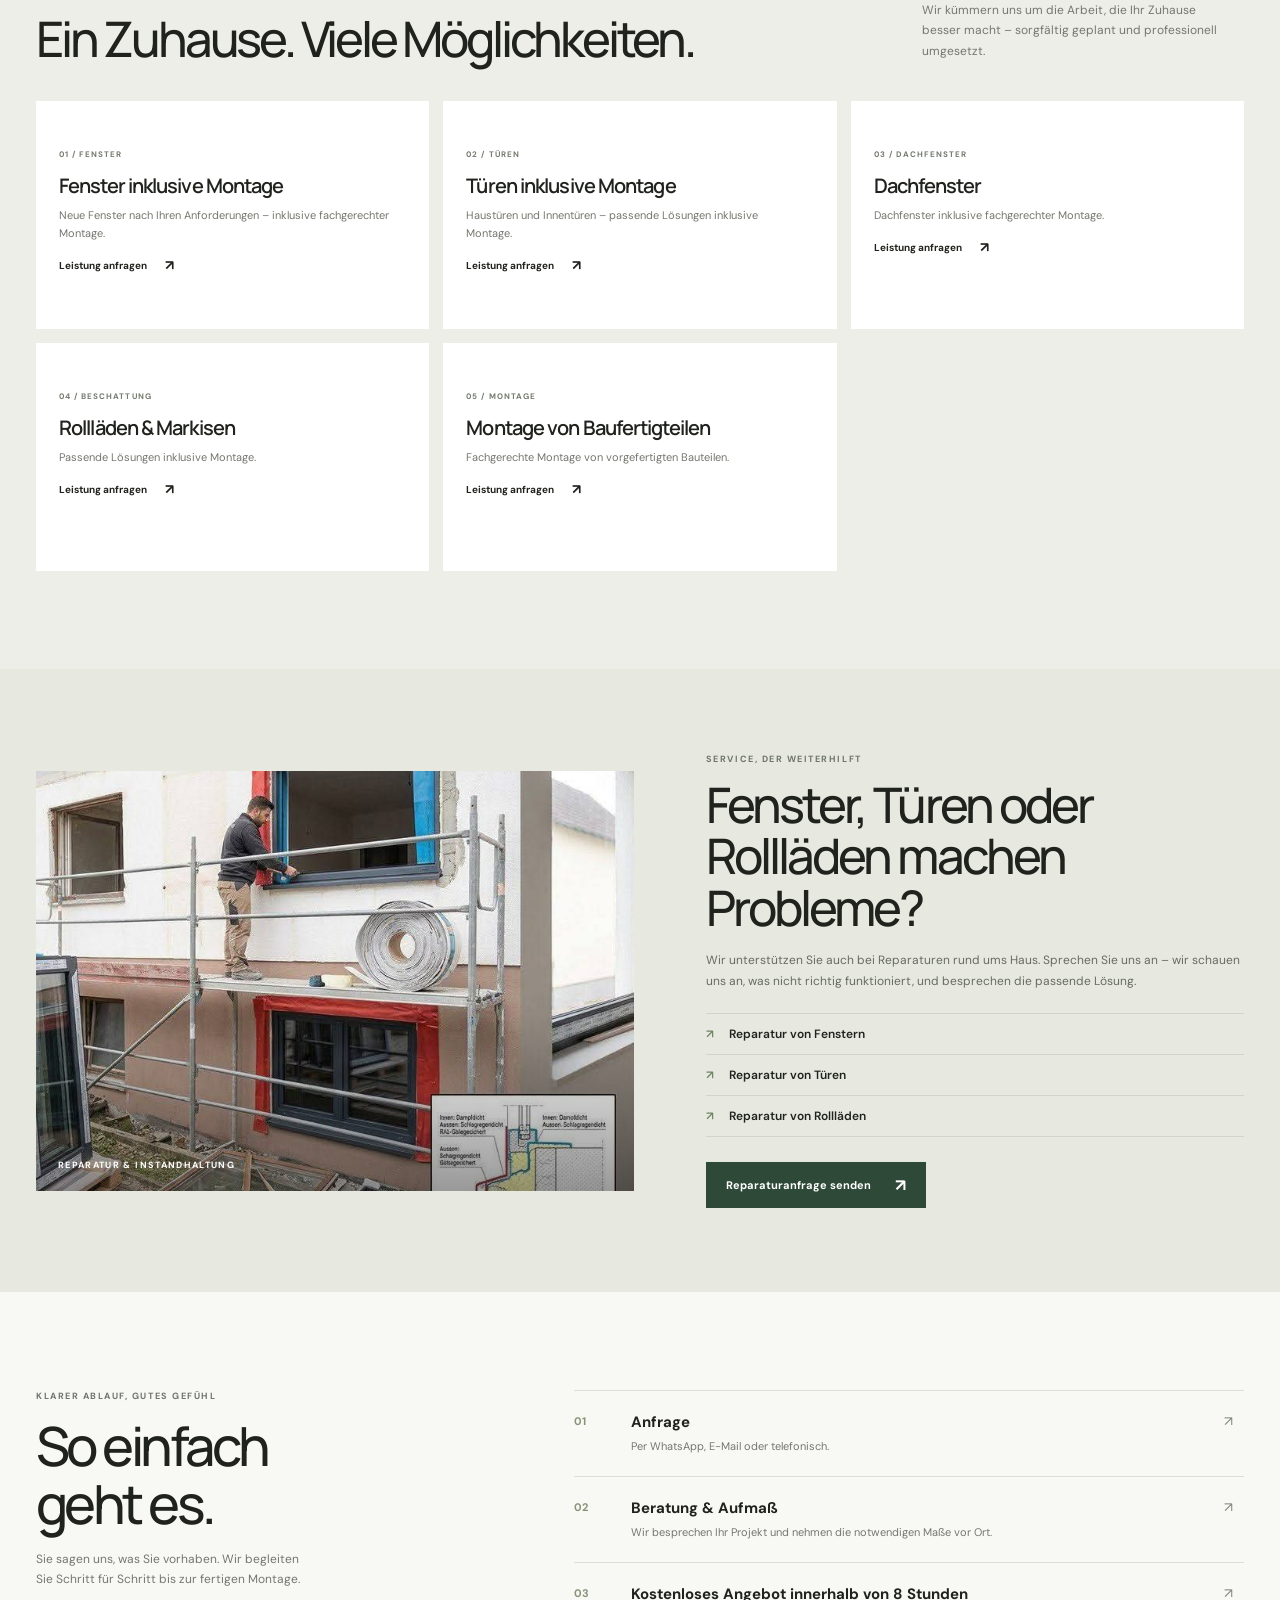
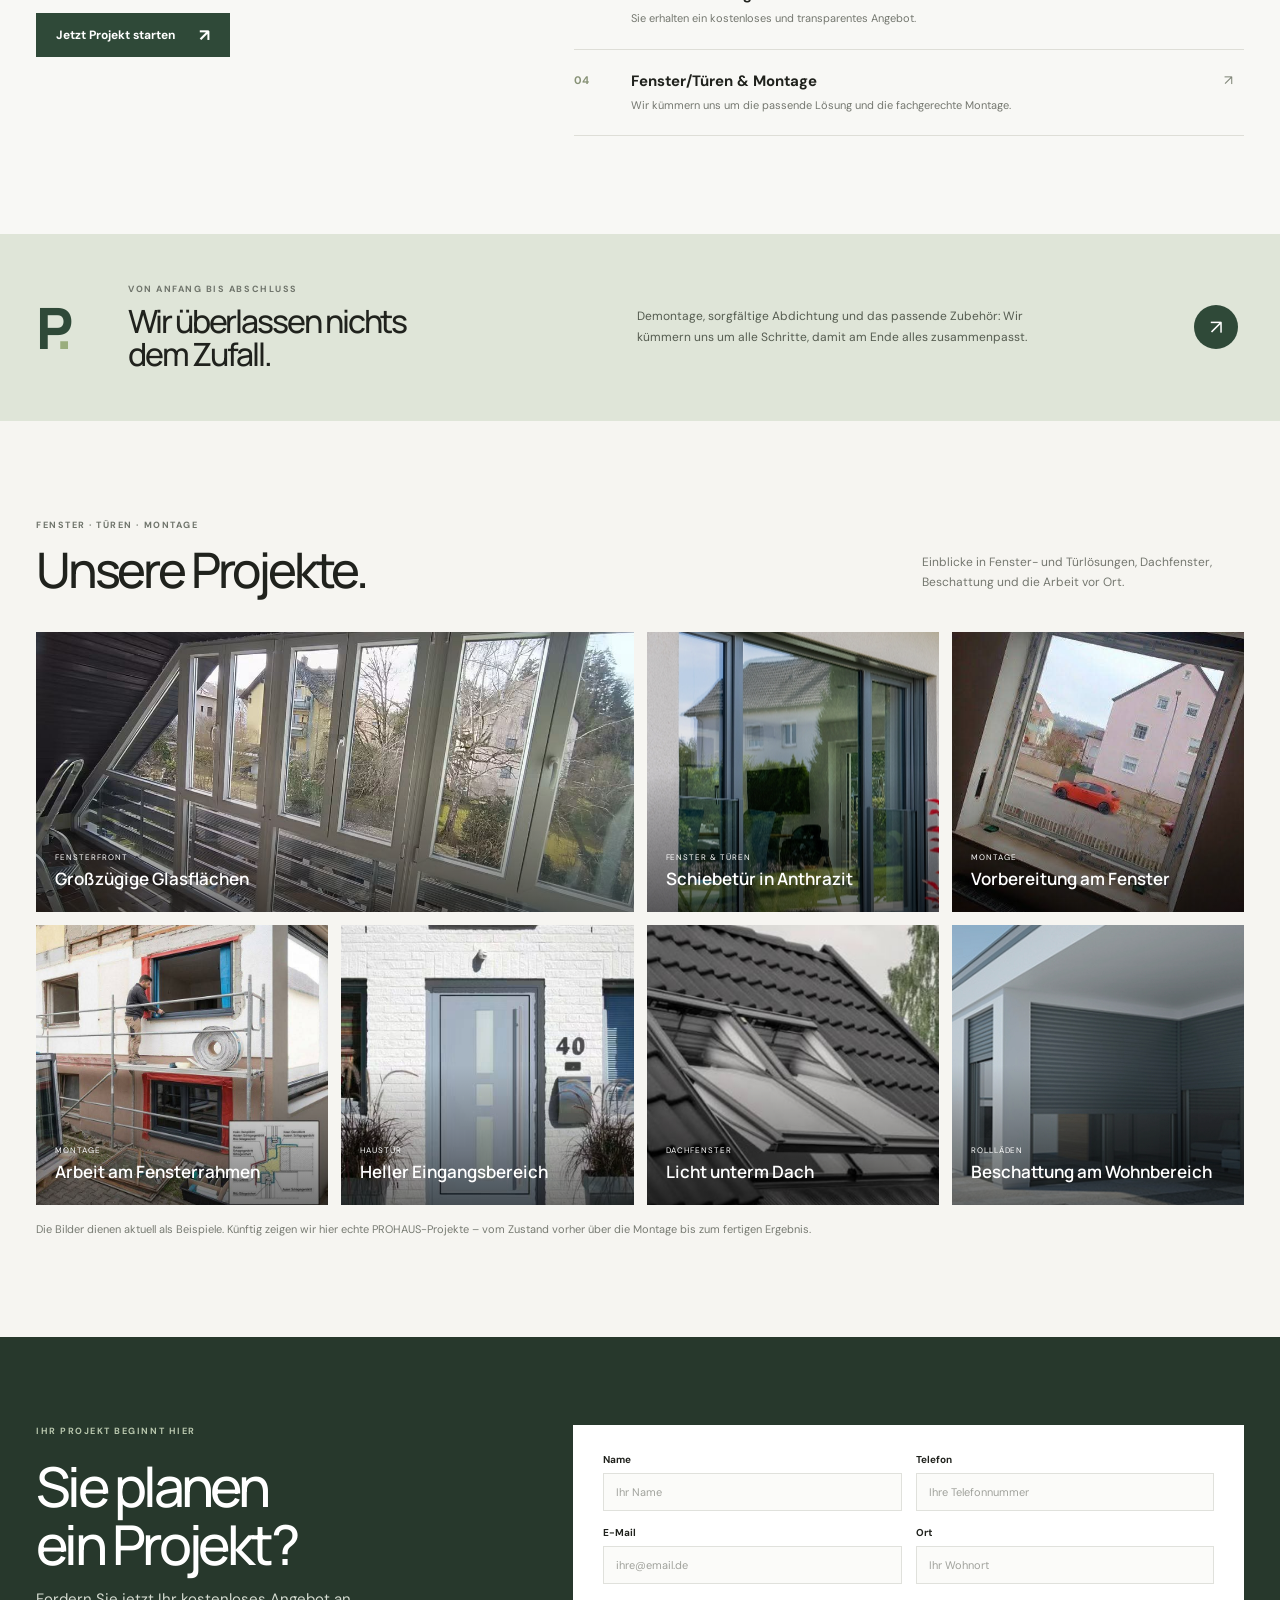
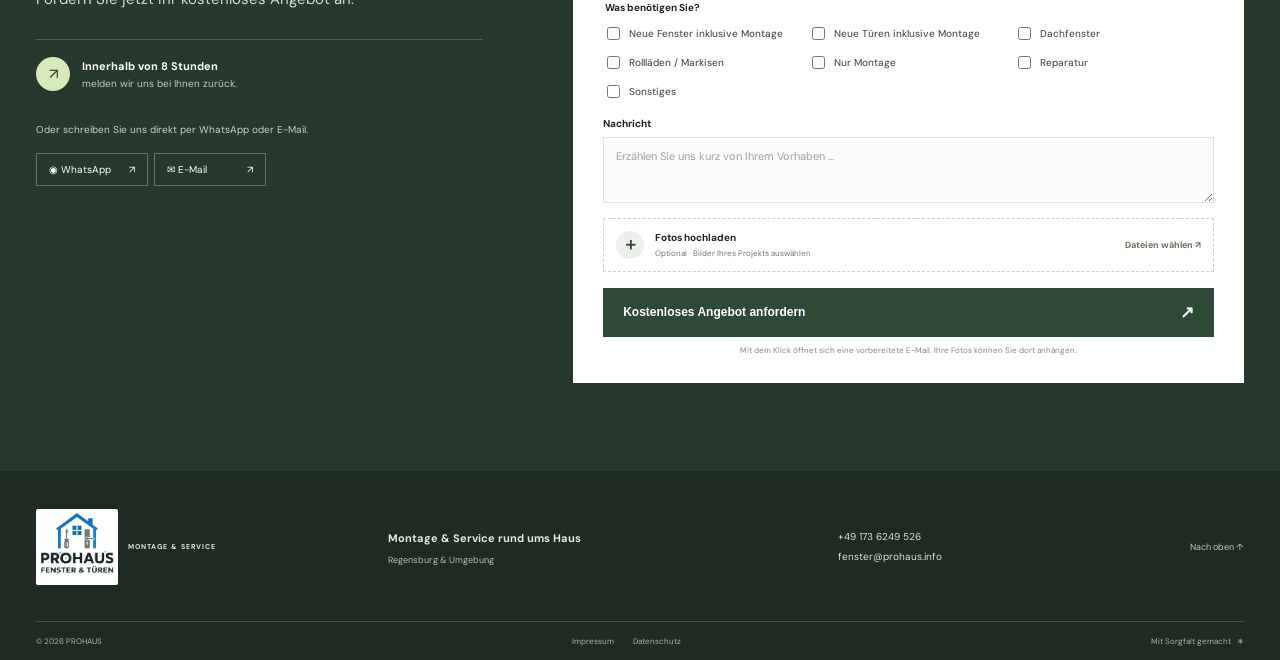
==== commit 096ded19: "Update contact email address" ====
--- a/index.html
+++ b/index.html
@@ -31,7 +31,7 @@
         <p class="hero-desc">Neue Fenster? Neue Türen? Wir kümmern uns um die passende Lösung und die fachgerechte Montage.</p>
         <div class="hero-actions"><a class="button button-green" href="#kontakt">Kostenloses Angebot anfordern <span>↗︎</span></a></div>
         <p class="direct-copy">Schreiben Sie uns per WhatsApp oder senden Sie uns eine E-Mail –<br class="desktop"> wir kontaktieren Sie schnellstmöglich.</p>
-        <div class="contact-actions"><a class="button button-outline" href="https://wa.me/491736249526?text=Hallo%20PROHAUS%2C%20ich%20interessiere%20mich%20f%C3%BCr%20ein%20kostenloses%20Angebot." target="_blank" rel="noreferrer"><span class="whatsapp">◉</span> WhatsApp</a><a class="button button-outline" href="mailto:prohaus.service@hotmail.com"><span>✉</span> E-Mail</a><a class="button button-outline" href="#kontakt">Kostenloses Angebot</a></div>
+        <div class="contact-actions"><a class="button button-outline" href="https://wa.me/491736249526?text=Hallo%20PROHAUS%2C%20ich%20interessiere%20mich%20f%C3%BCr%20ein%20kostenloses%20Angebot." target="_blank" rel="noreferrer"><span class="whatsapp">◉</span> WhatsApp</a><a class="button button-outline" href="mailto:fenster@prohaus.info"><span>✉</span> E-Mail</a><a class="button button-outline" href="#kontakt">Kostenloses Angebot</a></div>
         <div class="trust"><span class="trust-icon">✓</span><span><strong>Persönlich. Sorgfältig. Aus einer Hand.</strong><small>Beratung, Aufmaß und fachgerechte Montage</small></span></div>
       </div>
       <div class="hero-visual"><img class="hero-image" src="assets/prohaus-construction-hero.jpeg" alt="PROHAUS Monteure bauen Fenster in einem Neubau ein"></div>
@@ -67,11 +67,11 @@
       <article><img src="assets/projects/roller-shutters-modern-home.jpeg" alt="Terrassentüren und Fenster mit Rollläden"><span>ROLLLÄDEN</span><div>Beschattung am Wohnbereich</div></article>
     </div><p class="gallery-note">Die Bilder dienen aktuell als Beispiele. Künftig zeigen wir hier echte PROHAUS-Projekte – vom Zustand vorher über die Montage bis zum fertigen Ergebnis.</p></div></section>
 
-    <section class="contact-section" id="kontakt"><div class="wrap contact-layout"><div class="contact-intro"><p class="eyebrow">IHR PROJEKT BEGINNT HIER</p><h2>Sie planen<br>ein Projekt?</h2><p class="contact-lead">Fordern Sie jetzt Ihr kostenloses Angebot an.</p><div class="contact-promise"><span>↗︎</span><div><strong>Innerhalb von 8 Stunden</strong><small>melden wir uns bei Ihnen zurück.</small></div></div><div class="contact-direct"><p>Oder schreiben Sie uns direkt per WhatsApp oder E-Mail.</p><a href="https://wa.me/491736249526?text=Hallo%20PROHAUS%2C%20ich%20interessiere%20mich%20f%C3%BCr%20ein%20kostenloses%20Angebot." target="_blank" rel="noreferrer">◉ WhatsApp <span>↗︎</span></a><a href="mailto:prohaus.service@hotmail.com">✉ E-Mail <span>↗︎</span></a></div></div>
+    <section class="contact-section" id="kontakt"><div class="wrap contact-layout"><div class="contact-intro"><p class="eyebrow">IHR PROJEKT BEGINNT HIER</p><h2>Sie planen<br>ein Projekt?</h2><p class="contact-lead">Fordern Sie jetzt Ihr kostenloses Angebot an.</p><div class="contact-promise"><span>↗︎</span><div><strong>Innerhalb von 8 Stunden</strong><small>melden wir uns bei Ihnen zurück.</small></div></div><div class="contact-direct"><p>Oder schreiben Sie uns direkt per WhatsApp oder E-Mail.</p><a href="https://wa.me/491736249526?text=Hallo%20PROHAUS%2C%20ich%20interessiere%20mich%20f%C3%BCr%20ein%20kostenloses%20Angebot." target="_blank" rel="noreferrer">◉ WhatsApp <span>↗︎</span></a><a href="mailto:fenster@prohaus.info">✉ E-Mail <span>↗︎</span></a></div></div>
       <form class="quote-form" id="quote-form"><div class="form-row"><label>Name<input name="name" autocomplete="name" required placeholder="Ihr Name"></label><label>Telefon<input name="phone" autocomplete="tel" type="tel" required placeholder="Ihre Telefonnummer"></label></div><div class="form-row"><label>E-Mail<input name="email" autocomplete="email" type="email" required placeholder="ihre@email.de"></label><label>Ort<input name="place" autocomplete="address-level2" placeholder="Ihr Wohnort"></label></div><fieldset><legend>Was benötigen Sie?</legend><div class="checks"><label><input type="checkbox" name="service" value="Neue Fenster inklusive Montage"> Neue Fenster inklusive Montage</label><label><input type="checkbox" name="service" value="Neue Türen inklusive Montage"> Neue Türen inklusive Montage</label><label><input type="checkbox" name="service" value="Dachfenster"> Dachfenster</label><label><input type="checkbox" name="service" value="Rollläden / Markisen"> Rollläden / Markisen</label><label><input type="checkbox" name="service" value="Nur Montage"> Nur Montage</label><label><input type="checkbox" name="service" value="Reparatur"> Reparatur</label><label><input type="checkbox" name="service" value="Sonstiges"> Sonstiges</label></div></fieldset><label>Nachricht<textarea name="message" rows="3" placeholder="Erzählen Sie uns kurz von Ihrem Vorhaben …"></textarea></label><label class="upload"><input type="file" name="photos" accept="image/*" multiple><span class="upload-icon">＋</span><span><strong>Fotos hochladen</strong><small>Optional · Bilder Ihres Projekts auswählen</small></span><span class="upload-action">Dateien wählen ↗︎</span></label><button class="button button-green submit-button" type="submit">Kostenloses Angebot anfordern <span>↗︎</span></button><p class="form-privacy">Mit dem Klick öffnet sich eine vorbereitete E-Mail. Ihre Fotos können Sie dort anhängen.</p></form>
     </div></section>
   </main>
-  <footer class="footer"><div class="wrap footer-top"><a class="brand footer-brand" href="#start" aria-label="PROHAUS Startseite"><img class="brand-logo-image" src="assets/prohaus-logo-transparent.png" alt="PROHAUS Fenster & Türen"><span class="brand-tagline">MONTAGE & SERVICE</span></a><div class="footer-desc"><strong>Montage & Service rund ums Haus</strong><p>Regensburg & Umgebung</p></div><div class="footer-contact"><a href="tel:+491736249526">+49 173 6249 526</a><a href="mailto:prohaus.service@hotmail.com">prohaus.service@hotmail.com</a></div><a class="back-top" href="#start">Nach oben ↑︎</a></div><div class="wrap footer-bottom"><span>© <span id="year"></span> PROHAUS</span><div><a href="impressum.html">Impressum</a><a href="datenschutz.html">Datenschutz</a></div><span>Mit Sorgfalt gemacht <i>✳</i></span></div></footer>
+  <footer class="footer"><div class="wrap footer-top"><a class="brand footer-brand" href="#start" aria-label="PROHAUS Startseite"><img class="brand-logo-image" src="assets/prohaus-logo-transparent.png" alt="PROHAUS Fenster & Türen"><span class="brand-tagline">MONTAGE & SERVICE</span></a><div class="footer-desc"><strong>Montage & Service rund ums Haus</strong><p>Regensburg & Umgebung</p></div><div class="footer-contact"><a href="tel:+491736249526">+49 173 6249 526</a><a href="mailto:fenster@prohaus.info">fenster@prohaus.info</a></div><a class="back-top" href="#start">Nach oben ↑︎</a></div><div class="wrap footer-bottom"><span>© <span id="year"></span> PROHAUS</span><div><a href="impressum.html">Impressum</a><a href="datenschutz.html">Datenschutz</a></div><span>Mit Sorgfalt gemacht <i>✳</i></span></div></footer>
   <script src="i18n.js"></script>
   <script src="script.js"></script>
 </body>
